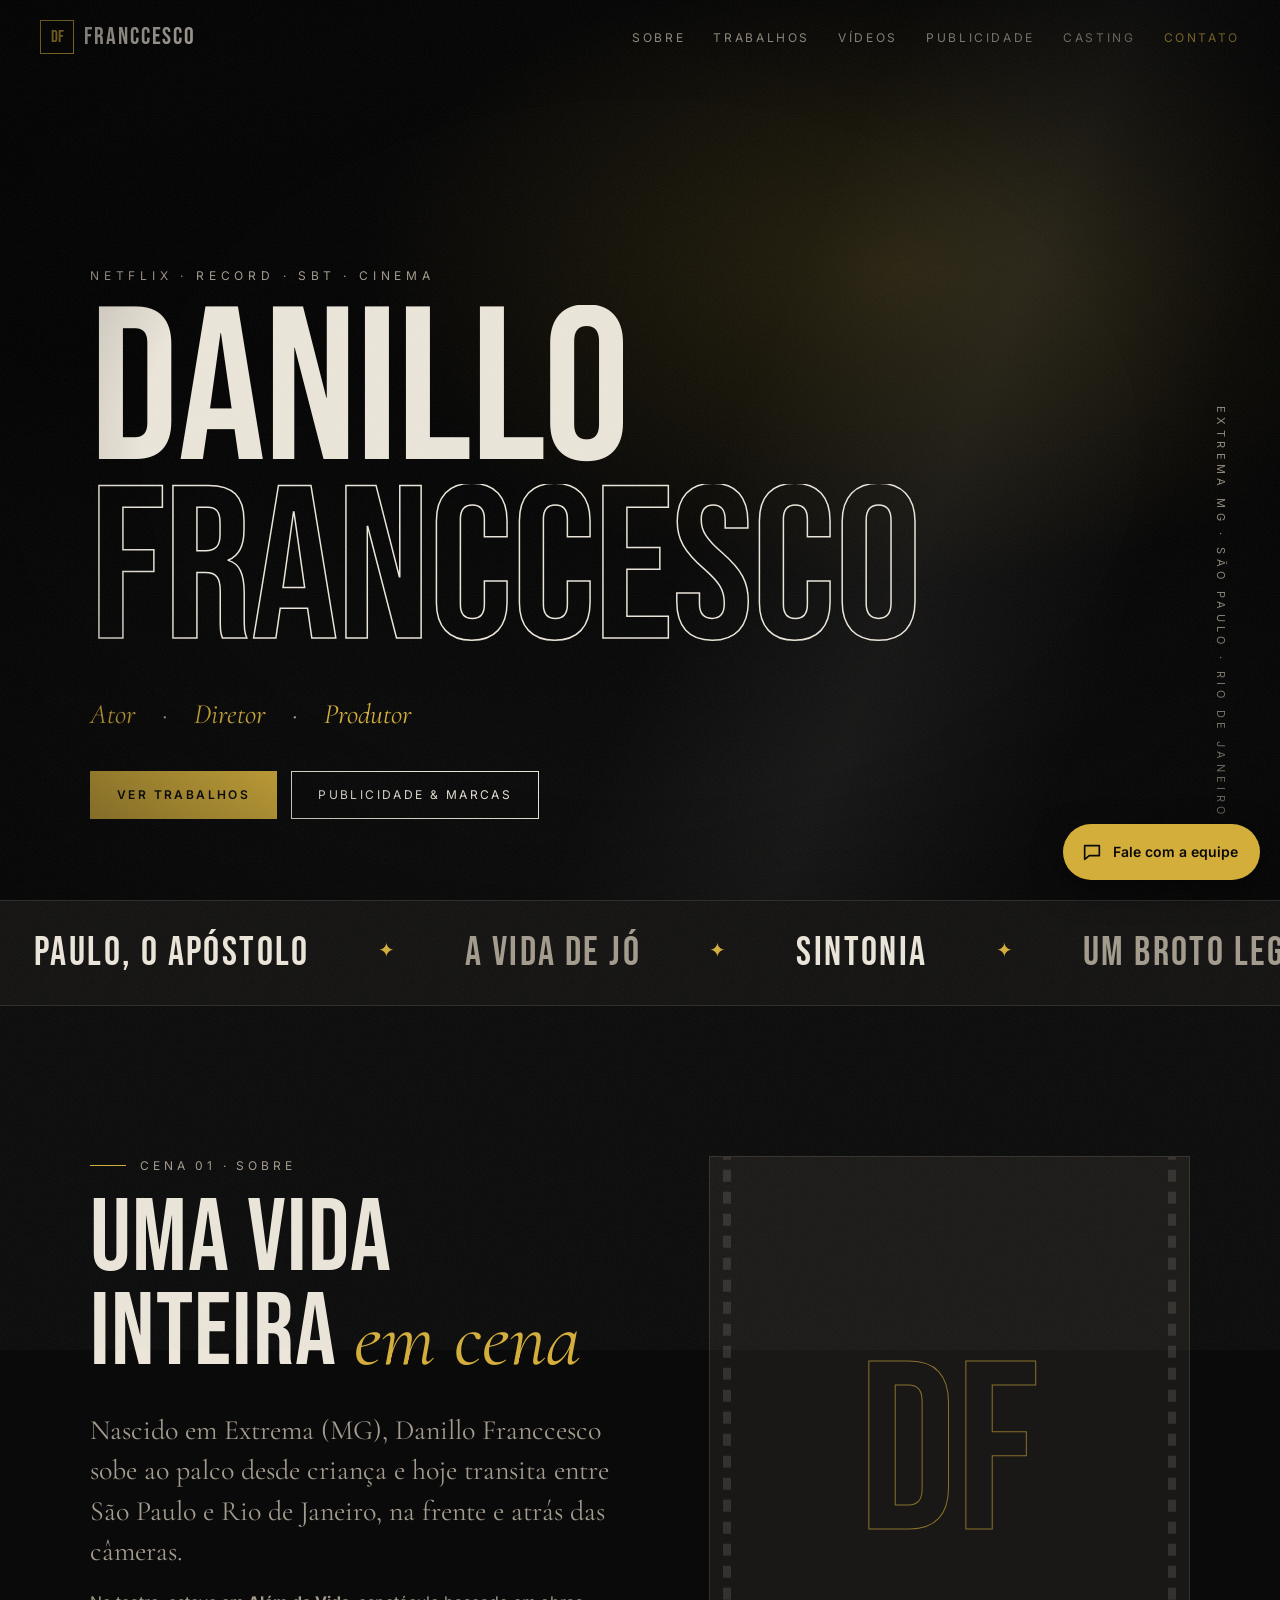
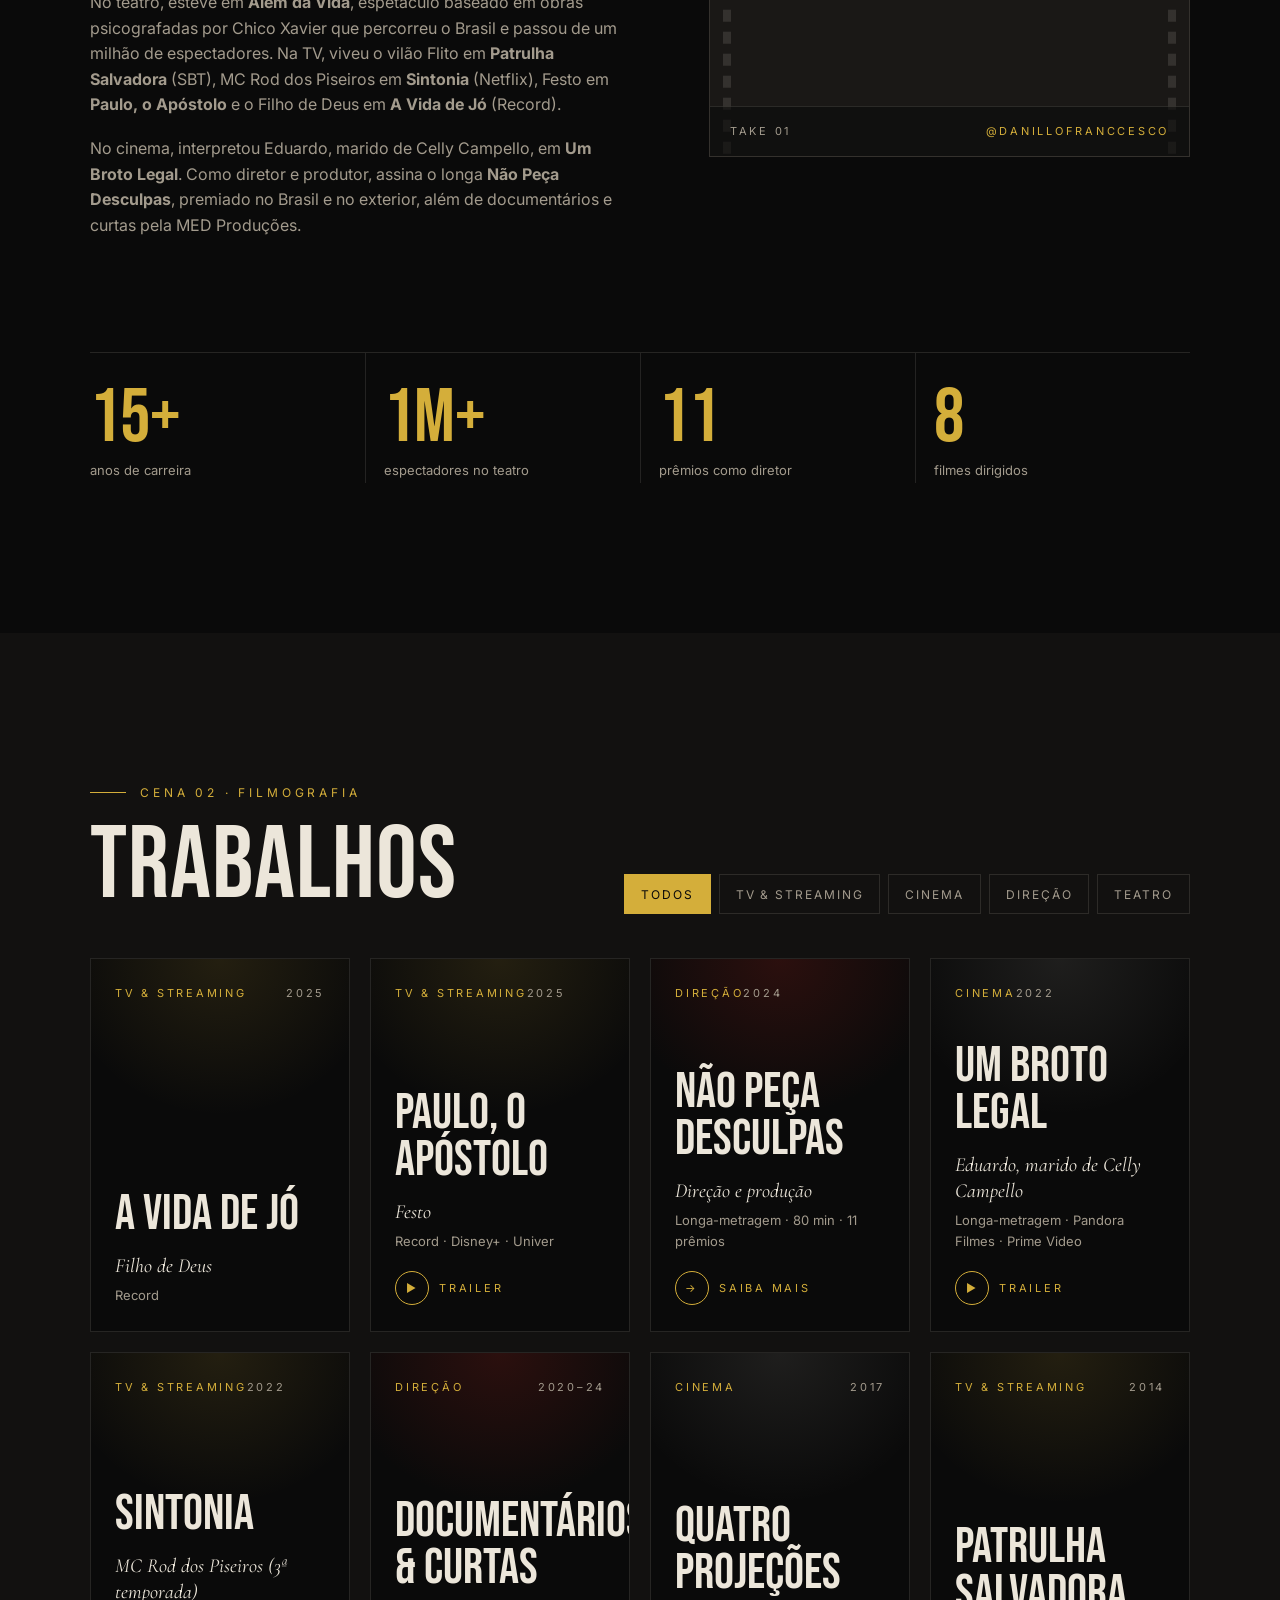
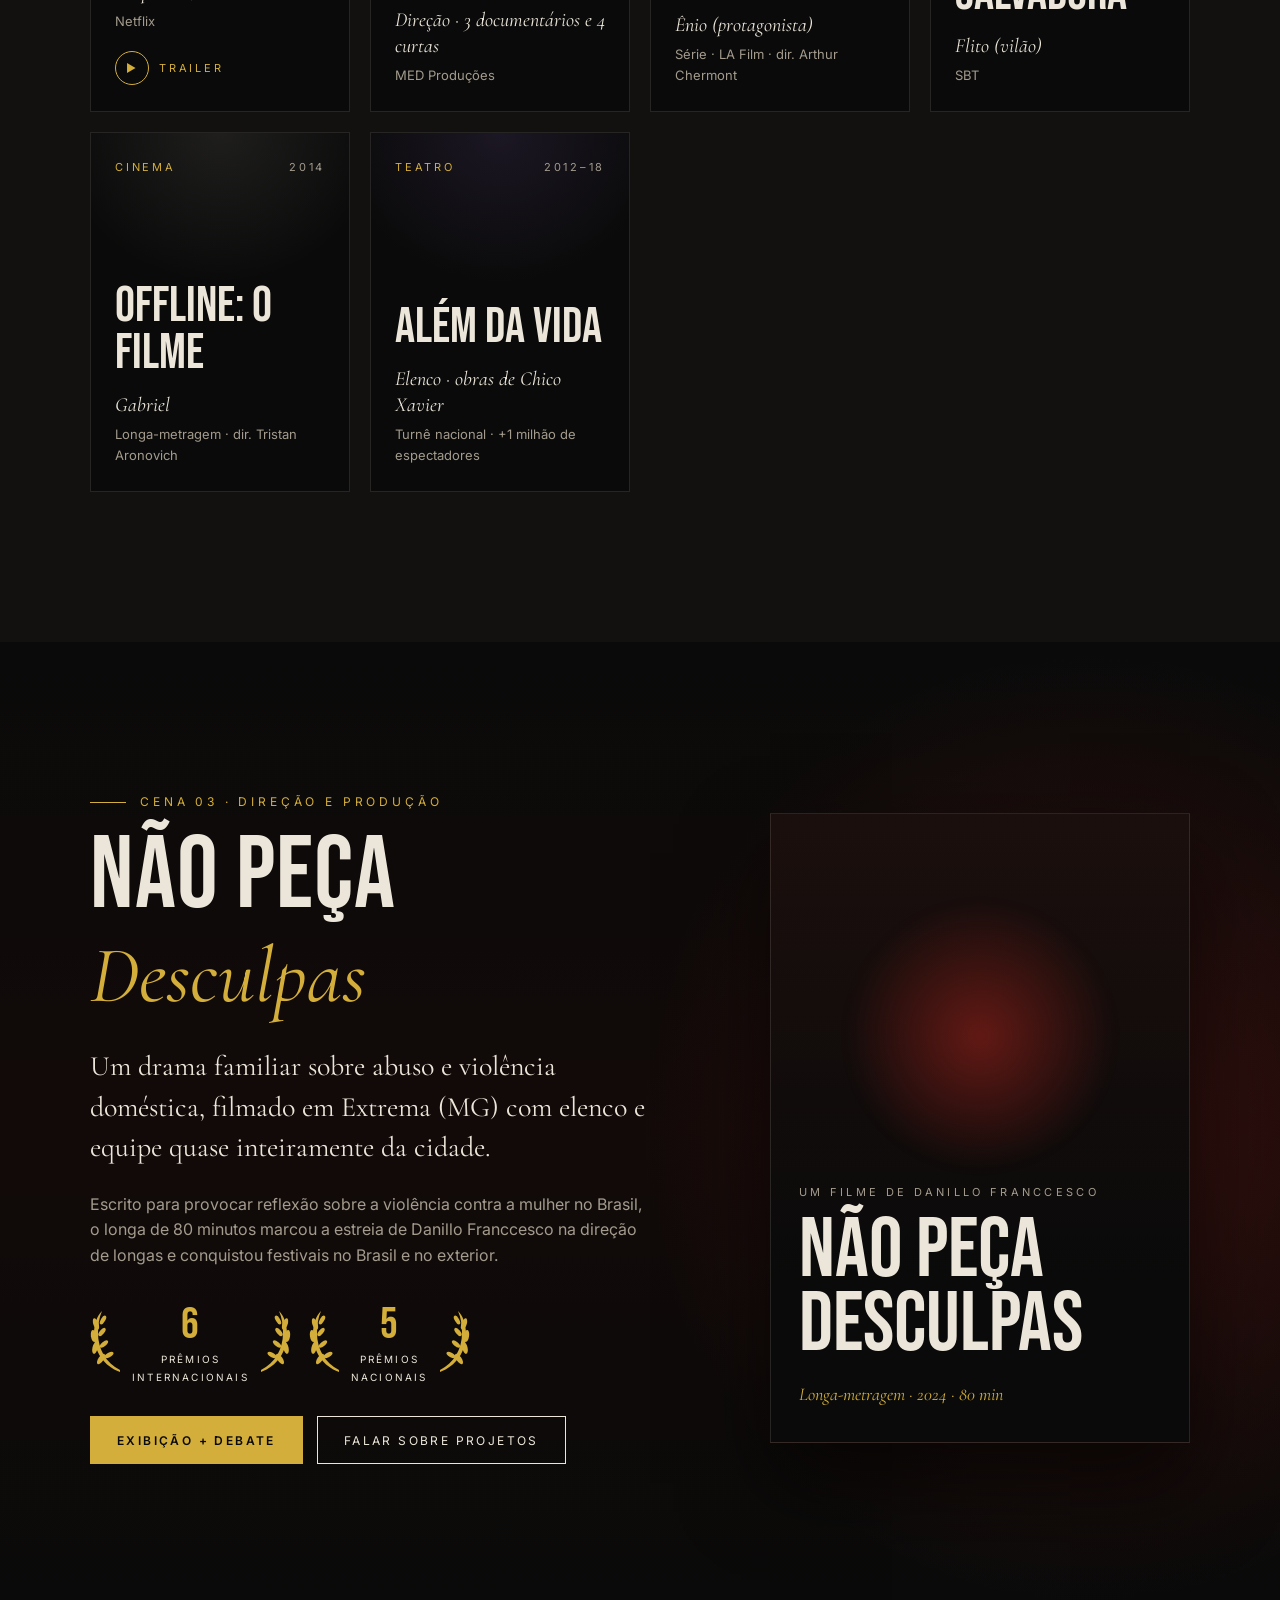
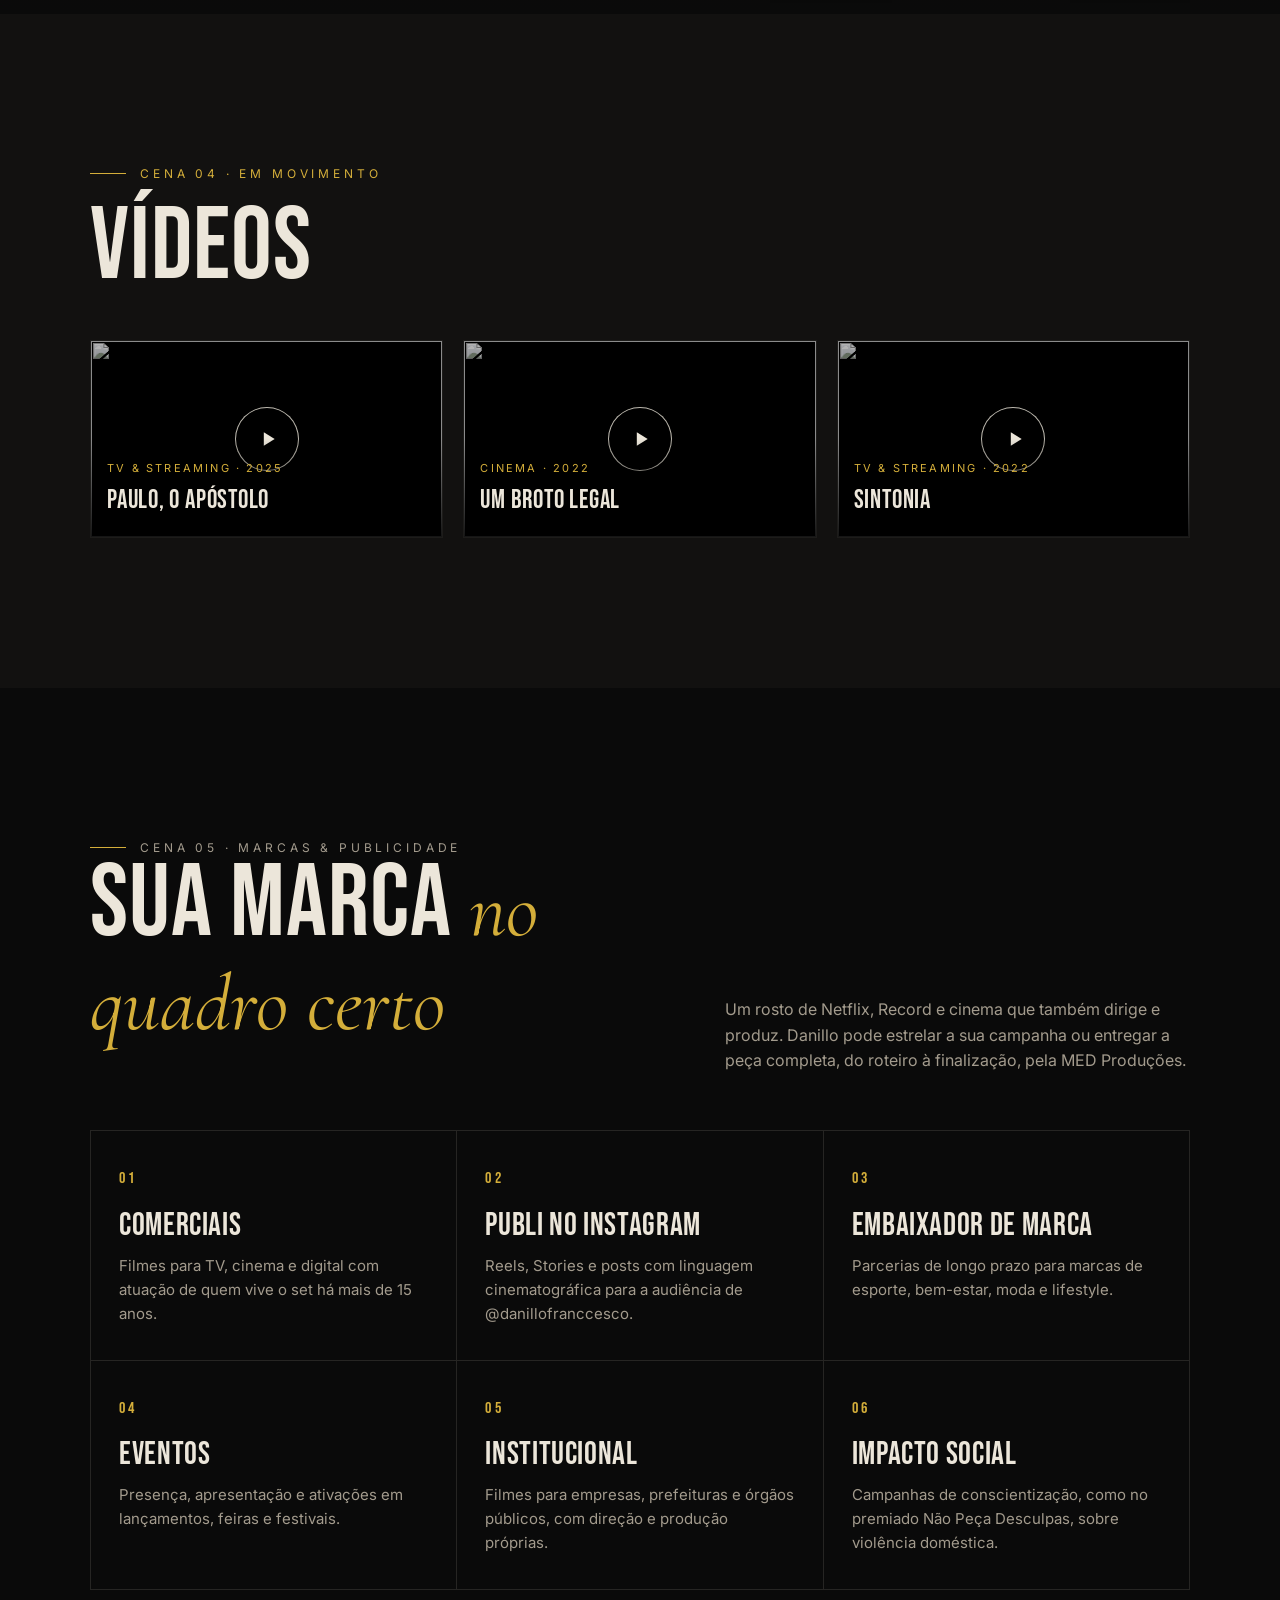
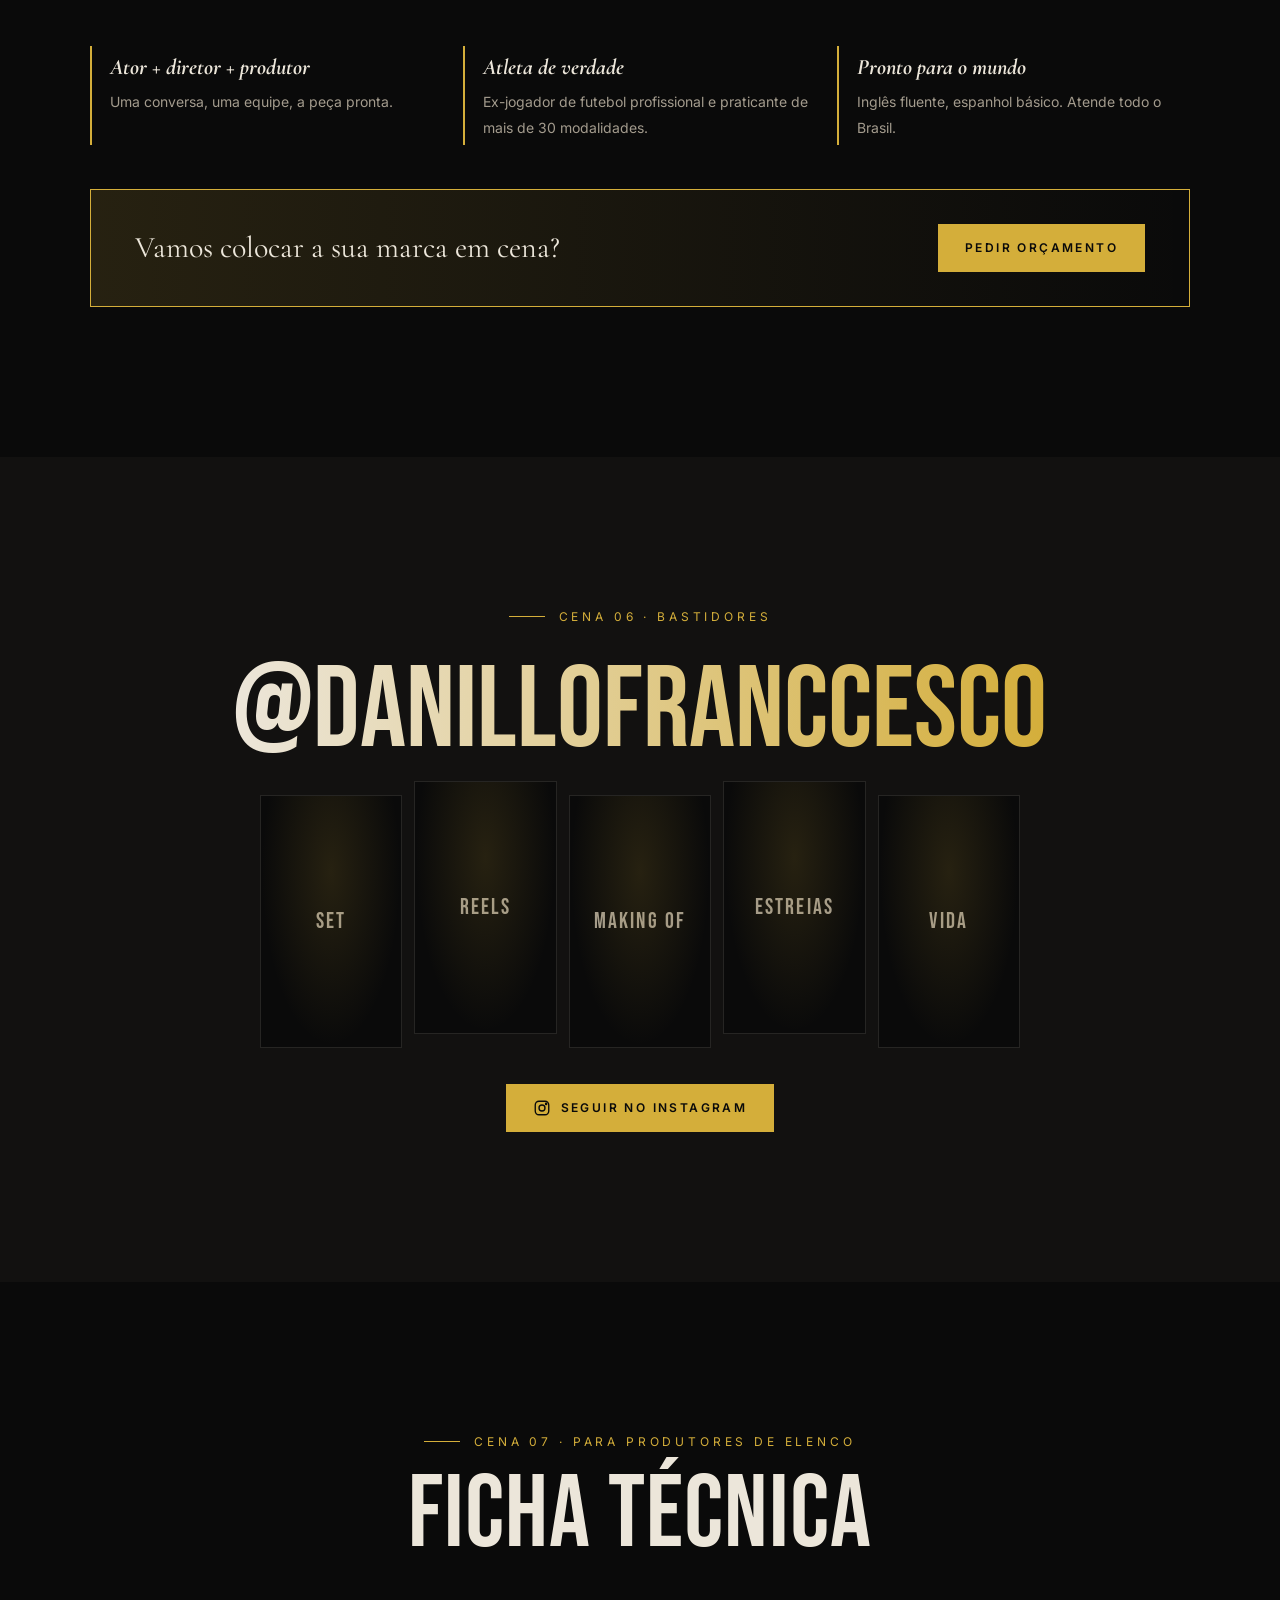
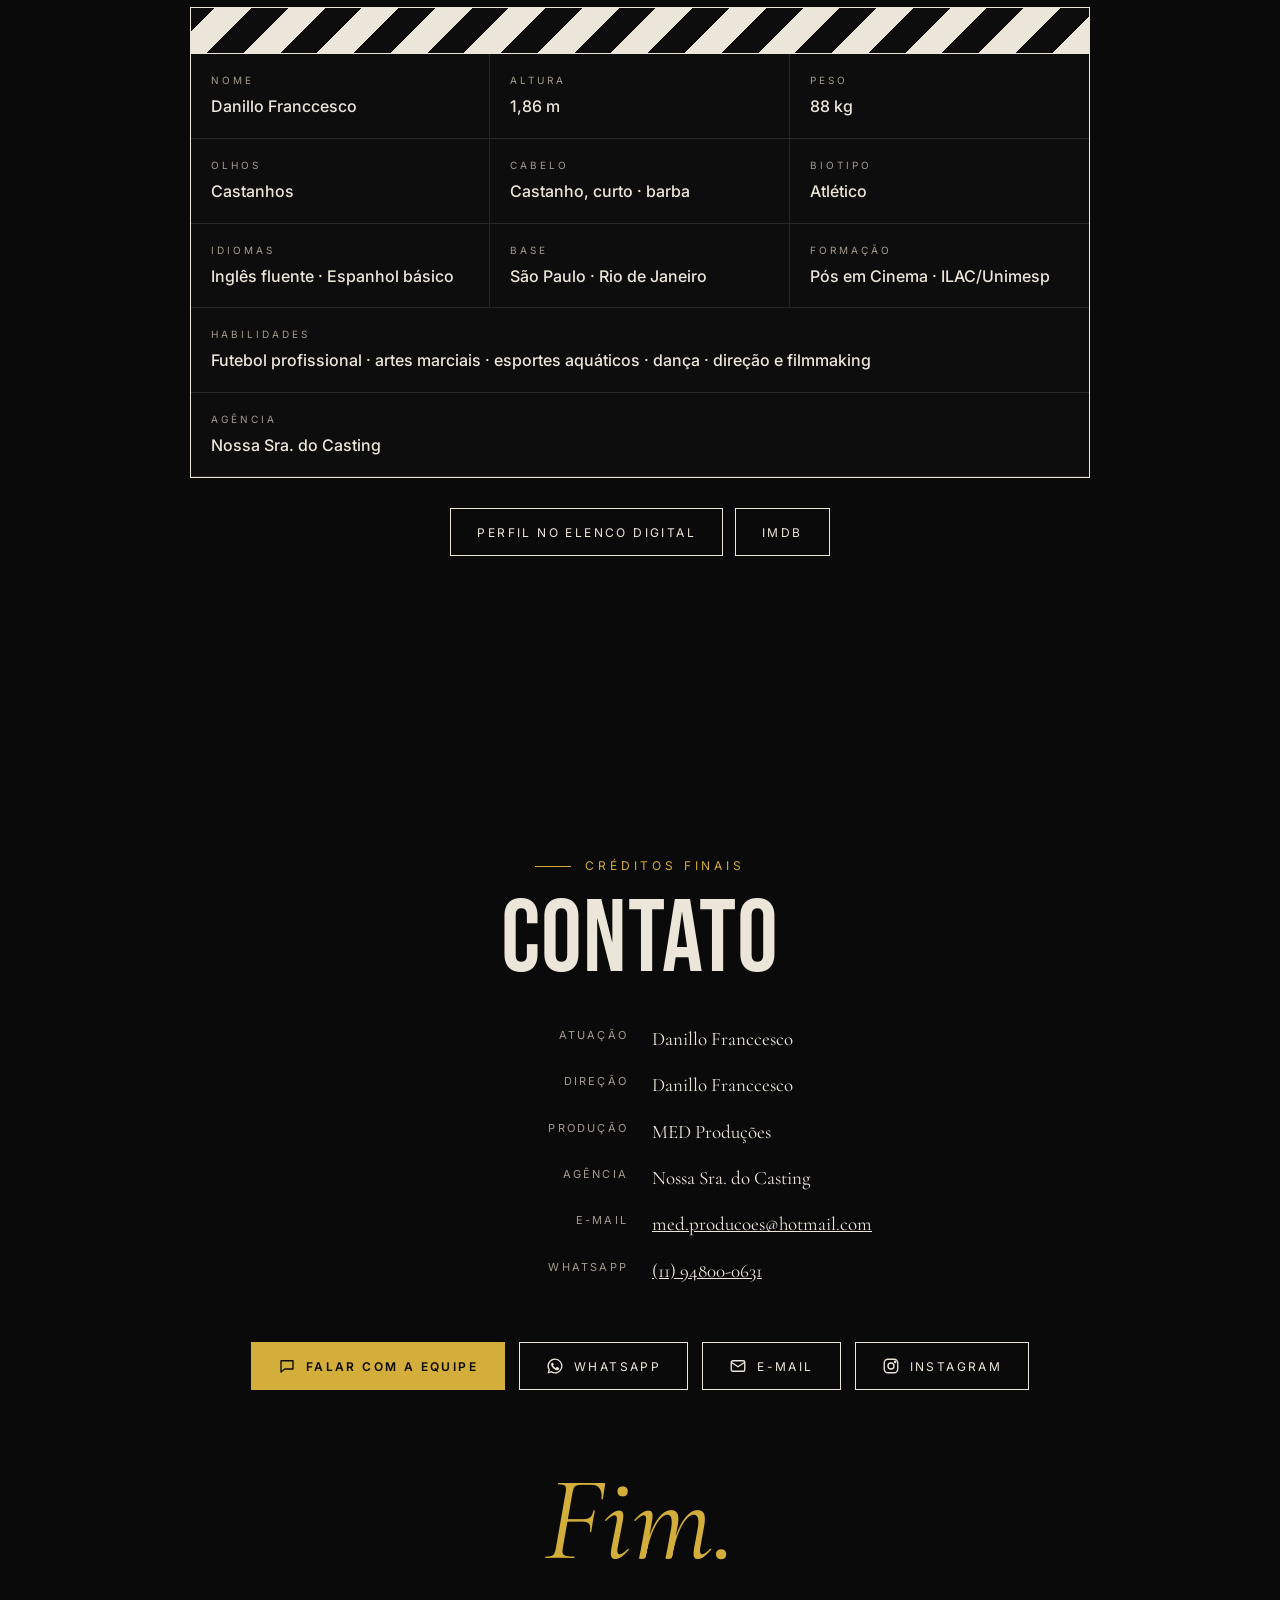
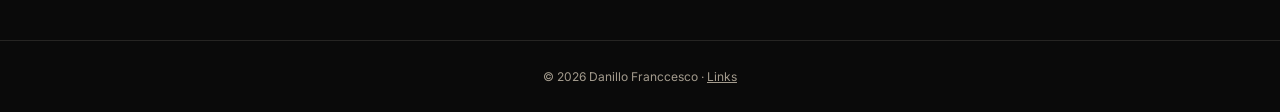
==== index.html @ d6aa739a "Site oficial e link da bio de Danillo Franccesco Portfólio estático em estética cinema noir, página " ====
<!doctype html>
<html lang="pt-BR">
<head>
  <meta charset="utf-8">
  <meta name="viewport" content="width=device-width, initial-scale=1, viewport-fit=cover">
  <title>Danillo Franccesco · Ator, Diretor e Produtor</title>
  <meta name="description" content="Danillo Franccesco: ator, diretor e produtor. Paulo, o Apóstolo, A Vida de Jó (Record), Sintonia (Netflix), Um Broto Legal e o longa premiado Não Peça Desculpas. Publicidade, projetos e contato.">
  <meta name="theme-color" content="#0a0a0a">
  <link rel="canonical" href="/">
  <link rel="icon" href="assets/favicon.svg" type="image/svg+xml">

  <meta property="og:type" content="profile">
  <meta property="og:locale" content="pt_BR">
  <meta property="og:title" content="Danillo Franccesco · Ator, Diretor e Produtor">
  <meta property="og:description" content="Netflix, Record, SBT e cinema. Diretor do longa premiado Não Peça Desculpas. Publicidade e projetos audiovisuais.">
  <meta property="og:image" content="assets/og.png">
  <meta name="twitter:card" content="summary_large_image">

  <link rel="preconnect" href="https://fonts.googleapis.com">
  <link rel="preconnect" href="https://fonts.gstatic.com" crossorigin>
  <link href="https://fonts.googleapis.com/css2?family=Bebas+Neue&family=Cormorant+Garamond:ital,wght@0,500;1,400;1,500&family=Inter:wght@400;500;600&display=swap" rel="stylesheet">
  <link rel="stylesheet" href="css/style.css">

  <script type="application/ld+json">
  {
    "@context": "https://schema.org",
    "@type": "Person",
    "name": "Danillo Franccesco",
    "jobTitle": ["Ator", "Diretor", "Produtor"],
    "birthDate": "1989-09-15",
    "birthPlace": "Extrema, Minas Gerais, Brasil",
    "email": "mailto:med.producoes@hotmail.com",
    "telephone": "+55-11-94800-0631",
    "sameAs": [
      "https://www.instagram.com/danillofranccesco/",
      "https://www.imdb.com/name/nm10563514/",
      "https://elencodigital.com.br/DanilloFranccesco"
    ]
  }
  </script>
</head>
<body>
  <a class="skip" href="#main">Pular para o conteúdo</a>

  <!-- Contagem de película -->
  <div class="leader" id="leader" aria-hidden="true">
    <div class="leader-ring">
      <div class="leader-sweep"></div>
      <span class="leader-num" id="leaderNum">3</span>
    </div>
    <button class="leader-skip" type="button" tabindex="-1">Pular</button>
  </div>

  <div class="grain" aria-hidden="true"></div>
  <div class="vignette" aria-hidden="true"></div>

  <header class="nav" id="nav">
    <a class="brand" href="#topo" aria-label="Danillo Franccesco, início">
      <span class="brand-mark">DF</span><span>Franccesco</span>
    </a>
    <button class="nav-toggle" id="navToggle" type="button" aria-label="Abrir menu" aria-expanded="false" aria-controls="navLinks">
      <span></span><span></span>
    </button>
    <ul class="nav-links" id="navLinks">
      <li><a href="#sobre">Sobre</a></li>
      <li><a href="#trabalhos">Trabalhos</a></li>
      <li><a href="#videos">Vídeos</a></li>
      <li><a href="#publicidade">Publicidade</a></li>
      <li><a href="#casting">Casting</a></li>
      <li><a href="#contato" class="cta-link">Contato</a></li>
    </ul>
  </header>

  <main id="main">

    <!-- 1. Abertura -->
    <section class="hero" id="topo">
      <div class="hero-bg" aria-hidden="true"></div>
      <div class="hero-beam" aria-hidden="true"></div>
      <div class="wrap hero-inner">
        <p class="hero-tag">Netflix · Record · SBT · Cinema</p>
        <h1 class="hero-name"><span><i>Danillo</i></span><span><i>Franccesco</i></span></h1>
        <ul class="hero-roles">
          <li>Ator</li><li>Diretor</li><li>Produtor</li>
        </ul>
        <div class="hero-actions">
          <a class="btn btn-gold" href="#trabalhos">Ver trabalhos</a>
          <button class="btn" type="button" data-chat="publicidade">Publicidade &amp; marcas</button>
        </div>
      </div>
      <p class="hero-meta" aria-hidden="true">Extrema MG · São Paulo · Rio de Janeiro</p>
    </section>

    <div class="marquee" aria-hidden="true">
      <div class="marquee-track">
        <span>Paulo, o Apóstolo</span><span>A Vida de Jó</span><span>Sintonia</span><span>Um Broto Legal</span><span>Não Peça Desculpas</span><span>Patrulha Salvadora</span><span>Além da Vida</span>
        <span>Paulo, o Apóstolo</span><span>A Vida de Jó</span><span>Sintonia</span><span>Um Broto Legal</span><span>Não Peça Desculpas</span><span>Patrulha Salvadora</span><span>Além da Vida</span>
      </div>
    </div>

    <!-- 2. Sobre -->
    <section id="sobre">
      <div class="wrap">
        <div class="about-grid">
          <div class="about-text reveal">
            <p class="kicker">Cena 01 · Sobre</p>
            <h2 class="title">Uma vida inteira <em>em cena</em></h2>
            <p class="lead">Nascido em Extrema (MG), Danillo Franccesco sobe ao palco desde criança e hoje transita entre São Paulo e Rio de Janeiro, na frente e atrás das câmeras.</p>
            <p>No teatro, esteve em <strong>Além da Vida</strong>, espetáculo baseado em obras psicografadas por Chico Xavier que percorreu o Brasil e passou de um milhão de espectadores. Na TV, viveu o vilão Flito em <strong>Patrulha Salvadora</strong> (SBT), MC Rod dos Piseiros em <strong>Sintonia</strong> (Netflix), Festo em <strong>Paulo, o Apóstolo</strong> e o Filho de Deus em <strong>A Vida de Jó</strong> (Record).</p>
            <p>No cinema, interpretou Eduardo, marido de Celly Campello, em <strong>Um Broto Legal</strong>. Como diretor e produtor, assina o longa <strong>Não Peça Desculpas</strong>, premiado no Brasil e no exterior, além de documentários e curtas pela MED Produções.</p>
          </div>
          <figure class="portrait reveal" style="margin:0">
            <div class="perfs l"></div><div class="perfs r"></div>
            <span class="portrait-mono" aria-hidden="true">DF</span>
            <figcaption class="portrait-cap"><span>Take 01</span><a href="https://www.instagram.com/danillofranccesco/" target="_blank" rel="noopener">@danillofranccesco</a></figcaption>
          </figure>
        </div>

        <div class="stats reveal">
          <div class="stat"><b data-count="15">15+</b><span>anos de carreira</span></div>
          <div class="stat"><b>1M+</b><span>espectadores no teatro</span></div>
          <div class="stat"><b data-count="11">11</b><span>prêmios como diretor</span></div>
          <div class="stat"><b data-count="8">8</b><span>filmes dirigidos</span></div>
        </div>
      </div>
    </section>

    <!-- 3. Trabalhos -->
    <section class="works" id="trabalhos">
      <div class="wrap">
        <div class="works-head reveal">
          <div>
            <p class="kicker">Cena 02 · Filmografia</p>
            <h2 class="title">Trabalhos</h2>
          </div>
          <div class="filters" role="group" aria-label="Filtrar trabalhos">
            <button class="filter" type="button" data-filter="all" aria-pressed="true">Todos</button>
            <button class="filter" type="button" data-filter="tv" aria-pressed="false">TV &amp; Streaming</button>
            <button class="filter" type="button" data-filter="cinema" aria-pressed="false">Cinema</button>
            <button class="filter" type="button" data-filter="direcao" aria-pressed="false">Direção</button>
            <button class="filter" type="button" data-filter="teatro" aria-pressed="false">Teatro</button>
          </div>
        </div>
        <div class="works-grid" id="worksGrid" aria-live="polite"></div>
      </div>
    </section>

    <!-- 4. Destaque -->
    <section class="feature" id="destaque">
      <div class="feature-bg" aria-hidden="true"></div>
      <div class="wrap feature-grid">
        <div class="reveal">
          <p class="kicker">Cena 03 · Direção e produção</p>
          <h2 class="title">Não Peça <em>Desculpas</em></h2>
          <p class="lead">Um drama familiar sobre abuso e violência doméstica, filmado em Extrema (MG) com elenco e equipe quase inteiramente da cidade.</p>
          <p class="muted">Escrito para provocar reflexão sobre a violência contra a mulher no Brasil, o longa de 80 minutos marcou a estreia de Danillo Franccesco na direção de longas e conquistou festivais no Brasil e no exterior.</p>
          <div class="laurels" aria-label="Prêmios">
            <div class="laurel">
              <svg viewBox="0 0 34 64" aria-hidden="true"><use href="#i-laurel"/></svg>
              <div><b>6</b><small>prêmios<br>internacionais</small></div>
              <svg class="flip" viewBox="0 0 34 64" aria-hidden="true"><use href="#i-laurel"/></svg>
            </div>
            <div class="laurel">
              <svg viewBox="0 0 34 64" aria-hidden="true"><use href="#i-laurel"/></svg>
              <div><b>5</b><small>prêmios<br>nacionais</small></div>
              <svg class="flip" viewBox="0 0 34 64" aria-hidden="true"><use href="#i-laurel"/></svg>
            </div>
          </div>
          <div class="hero-actions">
            <button class="btn btn-gold" type="button" data-chat="governo">Exibição + debate</button>
            <button class="btn" type="button" data-chat="projeto">Falar sobre projetos</button>
          </div>
        </div>
        <div class="feature-poster reveal" aria-hidden="true">
          <small>Um filme de Danillo Franccesco</small>
          <strong>Não Peça Desculpas</strong>
          <span>Longa-metragem · 2024 · 80 min</span>
        </div>
      </div>
    </section>

    <!-- 5. Vídeos -->
    <section class="videos" id="videos">
      <div class="wrap">
        <div class="reveal">
          <p class="kicker">Cena 04 · Em movimento</p>
          <h2 class="title">Vídeos</h2>
        </div>
        <div class="video-grid" id="videoGrid"></div>
      </div>
    </section>

    <!-- 6. Publicidade -->
    <section class="ads" id="publicidade">
      <div class="wrap">
        <div class="ads-head reveal">
          <div>
            <p class="kicker">Cena 05 · Marcas &amp; publicidade</p>
            <h2 class="title">Sua marca <em>no quadro certo</em></h2>
          </div>
          <p>Um rosto de Netflix, Record e cinema que também dirige e produz. Danillo pode estrelar a sua campanha ou entregar a peça completa, do roteiro à finalização, pela MED Produções.</p>
        </div>

        <div class="ads-grid reveal">
          <article class="ad"><span class="ad-n">01</span><h3>Comerciais</h3><p>Filmes para TV, cinema e digital com atuação de quem vive o set há mais de 15 anos.</p></article>
          <article class="ad"><span class="ad-n">02</span><h3>Publi no Instagram</h3><p>Reels, Stories e posts com linguagem cinematográfica para a audiência de @danillofranccesco.</p></article>
          <article class="ad"><span class="ad-n">03</span><h3>Embaixador de marca</h3><p>Parcerias de longo prazo para marcas de esporte, bem-estar, moda e lifestyle.</p></article>
          <article class="ad"><span class="ad-n">04</span><h3>Eventos</h3><p>Presença, apresentação e ativações em lançamentos, feiras e festivais.</p></article>
          <article class="ad"><span class="ad-n">05</span><h3>Institucional</h3><p>Filmes para empresas, prefeituras e órgãos públicos, com direção e produção próprias.</p></article>
          <article class="ad"><span class="ad-n">06</span><h3>Impacto social</h3><p>Campanhas de conscientização, como no premiado Não Peça Desculpas, sobre violência doméstica.</p></article>
        </div>

        <div class="ads-why reveal">
          <div class="why"><b>Ator + diretor + produtor</b><span>Uma conversa, uma equipe, a peça pronta.</span></div>
          <div class="why"><b>Atleta de verdade</b><span>Ex-jogador de futebol profissional e praticante de mais de 30 modalidades.</span></div>
          <div class="why"><b>Pronto para o mundo</b><span>Inglês fluente, espanhol básico. Atende todo o Brasil.</span></div>
        </div>

        <div class="ads-cta reveal">
          <p>Vamos colocar a sua marca em cena?</p>
          <button class="btn btn-gold" type="button" data-chat="publicidade">Pedir orçamento</button>
        </div>
      </div>
    </section>

    <!-- 7. Instagram -->
    <section class="insta" id="instagram">
      <div class="wrap reveal">
        <p class="kicker">Cena 06 · Bastidores</p>
        <a class="insta-handle" href="https://www.instagram.com/danillofranccesco/" target="_blank" rel="noopener">@danillofranccesco</a>
        <div class="insta-frames" aria-hidden="true">
          <span>Set</span><span>Reels</span><span>Making of</span><span>Estreias</span><span>Vida</span>
        </div>
        <a class="btn btn-gold" href="https://www.instagram.com/danillofranccesco/" target="_blank" rel="noopener">
          <svg aria-hidden="true"><use href="#i-insta"/></svg> Seguir no Instagram
        </a>
      </div>
    </section>

    <!-- 8. Casting -->
    <section id="casting">
      <div class="wrap">
        <div class="reveal" style="text-align:center">
          <p class="kicker" style="justify-content:center">Cena 07 · Para produtores de elenco</p>
          <h2 class="title">Ficha técnica</h2>
        </div>
        <div class="slate reveal" id="slate">
          <div class="slate-top" aria-hidden="true"></div>
          <dl class="slate-body" style="margin:0">
            <div class="slate-cell"><dt><small>Nome</small></dt><dd style="margin:0"><b>Danillo Franccesco</b></dd></div>
            <div class="slate-cell"><dt><small>Altura</small></dt><dd style="margin:0"><b>1,86 m</b></dd></div>
            <div class="slate-cell"><dt><small>Peso</small></dt><dd style="margin:0"><b>88 kg</b></dd></div>
            <div class="slate-cell"><dt><small>Olhos</small></dt><dd style="margin:0"><b>Castanhos</b></dd></div>
            <div class="slate-cell"><dt><small>Cabelo</small></dt><dd style="margin:0"><b>Castanho, curto · barba</b></dd></div>
            <div class="slate-cell"><dt><small>Biotipo</small></dt><dd style="margin:0"><b>Atlético</b></dd></div>
            <div class="slate-cell"><dt><small>Idiomas</small></dt><dd style="margin:0"><b>Inglês fluente · Espanhol básico</b></dd></div>
            <div class="slate-cell"><dt><small>Base</small></dt><dd style="margin:0"><b>São Paulo · Rio de Janeiro</b></dd></div>
            <div class="slate-cell"><dt><small>Formação</small></dt><dd style="margin:0"><b>Pós em Cinema · ILAC/Unimesp</b></dd></div>
            <div class="slate-cell wide"><dt><small>Habilidades</small></dt><dd style="margin:0"><b>Futebol profissional · artes marciais · esportes aquáticos · dança · direção e filmmaking</b></dd></div>
            <div class="slate-cell wide"><dt><small>Agência</small></dt><dd style="margin:0"><b>Nossa Sra. do Casting</b></dd></div>
          </dl>
        </div>
        <div class="slate-foot reveal">
          <a class="btn" href="https://elencodigital.com.br/DanilloFranccesco" target="_blank" rel="noopener">Perfil no Elenco Digital</a>
          <a class="btn" href="https://www.imdb.com/name/nm10563514/" target="_blank" rel="noopener">IMDb</a>
        </div>
      </div>
    </section>

    <!-- 9. Créditos / Contato -->
    <section class="credits" id="contato">
      <div class="wrap">
        <div class="reveal">
          <p class="kicker">Créditos finais</p>
          <h2 class="title">Contato</h2>
        </div>
        <dl class="credits-roll reveal">
          <div class="credit"><dt>Atuação</dt><dd>Danillo Franccesco</dd></div>
          <div class="credit"><dt>Direção</dt><dd>Danillo Franccesco</dd></div>
          <div class="credit"><dt>Produção</dt><dd>MED Produções</dd></div>
          <div class="credit"><dt>Agência</dt><dd>Nossa Sra. do Casting</dd></div>
          <div class="credit"><dt>E-mail</dt><dd><a href="mailto:med.producoes@hotmail.com">med.producoes@hotmail.com</a></dd></div>
          <div class="credit"><dt>WhatsApp</dt><dd><a href="https://wa.me/5511948000631" target="_blank" rel="noopener">(11) 94800-0631</a></dd></div>
        </dl>
        <div class="contact-actions reveal">
          <button class="btn btn-gold" type="button" data-chat="">
            <svg aria-hidden="true"><use href="#i-chat"/></svg> Falar com a equipe
          </button>
          <a class="btn" href="https://wa.me/5511948000631" target="_blank" rel="noopener"><svg aria-hidden="true"><use href="#i-wa"/></svg> WhatsApp</a>
          <a class="btn" href="mailto:med.producoes@hotmail.com"><svg aria-hidden="true"><use href="#i-mail"/></svg> E-mail</a>
          <a class="btn" href="https://www.instagram.com/danillofranccesco/" target="_blank" rel="noopener"><svg aria-hidden="true"><use href="#i-insta"/></svg> Instagram</a>
        </div>
        <p class="fin reveal">Fim.</p>
      </div>
    </section>
  </main>

  <footer class="footer">
    © <span id="year">2026</span> Danillo Franccesco · <a href="links.html">Links</a>
  </footer>

  <!-- Modal de vídeo -->
  <div class="modal" id="modal" role="dialog" aria-modal="true" aria-labelledby="modalTitle">
    <div class="modal-box">
      <div class="modal-bar">
        <b id="modalTitle">Trailer</b>
        <button class="modal-close" type="button" id="modalClose" aria-label="Fechar vídeo">×</button>
      </div>
      <div class="modal-frame" id="modalFrame"></div>
    </div>
  </div>

  <!-- Ícones -->
  <svg width="0" height="0" style="position:absolute" aria-hidden="true">
    <symbol id="i-laurel" viewBox="0 0 34 64"><g fill="currentColor"><path d="M30 62C14 56 4 42 4 24 4 14 7 6 12 1c-3 7-4 14-4 22 0 16 8 30 22 37z"/><ellipse cx="6" cy="14" rx="2.6" ry="6" transform="rotate(-20 6 14)"/><ellipse cx="3.5" cy="26" rx="2.6" ry="6" transform="rotate(-8 3.5 26)"/><ellipse cx="5" cy="38" rx="2.6" ry="6" transform="rotate(12 5 38)"/><ellipse cx="11" cy="49" rx="2.6" ry="6" transform="rotate(35 11 49)"/><ellipse cx="13" cy="10" rx="2.2" ry="5" transform="rotate(30 13 10)"/><ellipse cx="12" cy="22" rx="2.2" ry="5" transform="rotate(40 12 22)"/><ellipse cx="14" cy="34" rx="2.2" ry="5" transform="rotate(50 14 34)"/><ellipse cx="19" cy="45" rx="2.2" ry="5" transform="rotate(60 19 45)"/></g></symbol>
    <symbol id="i-insta" viewBox="0 0 24 24"><g fill="none" stroke="currentColor" stroke-width="1.8"><rect x="3" y="3" width="18" height="18" rx="5"/><circle cx="12" cy="12" r="4"/><circle cx="17.5" cy="6.5" r=".8" fill="currentColor"/></g></symbol>
    <symbol id="i-wa" viewBox="0 0 24 24"><path fill="currentColor" d="M12 2a10 10 0 0 0-8.6 15.1L2 22l5-1.3A10 10 0 1 0 12 2zm0 18.2a8.2 8.2 0 0 1-4.2-1.2l-.3-.2-3 .8.8-2.9-.2-.3A8.2 8.2 0 1 1 12 20.2zm4.5-6.1c-.2-.1-1.5-.7-1.7-.8-.2-.1-.4-.1-.6.1l-.8 1c-.1.2-.3.2-.5.1a6.7 6.7 0 0 1-3.3-2.9c-.2-.4.2-.4.7-1.3.1-.2 0-.3 0-.4l-.8-1.8c-.2-.5-.4-.4-.6-.4h-.5a1 1 0 0 0-.7.3 3 3 0 0 0-.9 2.2 5.2 5.2 0 0 0 1.1 2.7 11.8 11.8 0 0 0 4.5 4c1.7.7 2.3.8 3.2.6a2.7 2.7 0 0 0 1.8-1.2c.2-.6.2-1.1.2-1.2-.1-.1-.3-.2-.6-.3z"/></symbol>
    <symbol id="i-mail" viewBox="0 0 24 24"><g fill="none" stroke="currentColor" stroke-width="1.8"><rect x="3" y="5" width="18" height="14" rx="2"/><path d="m3 7 9 6 9-6"/></g></symbol>
    <symbol id="i-chat" viewBox="0 0 24 24"><path fill="none" stroke="currentColor" stroke-width="1.8" stroke-linejoin="round" d="M4 5h16v11H9l-5 4z"/></symbol>
  </svg>

  <script src="data/works.js"></script>
  <script src="data/assistant-flows.js"></script>
  <script src="js/main.js"></script>
  <script src="js/assistant.js"></script>
</body>
</html>
---- css/style.css ----
/* ==========================================================
   Danillo Franccesco — estética "cinema noir"
   ========================================================== */

:root {
  --bg: #0a0a0a;
  --bg-2: #121110;
  --bg-3: #1a1816;
  --line: rgba(232, 224, 210, 0.12);
  --text: #ece6da;
  --muted: #a39b8d;
  --gold: #d4ae3a;
  --gold-soft: rgba(212, 174, 58, 0.14);
  --red: #b3261e;
  --display: "Bebas Neue", "Oswald", Impact, sans-serif;
  --serif: "Cormorant Garamond", Georgia, serif;
  --sans: "Inter", system-ui, -apple-system, "Segoe UI", sans-serif;
  --wrap: 1180px;
  --gutter: clamp(16px, 4vw, 40px);
  --ease: cubic-bezier(.2, .7, .2, 1);
}

*, *::before, *::after { box-sizing: border-box; }

html { scroll-behavior: smooth; -webkit-text-size-adjust: 100%; }

body {
  margin: 0;
  background: var(--bg);
  color: var(--text);
  font-family: var(--sans);
  font-size: 16px;
  line-height: 1.6;
  overflow-x: hidden;
}

img, svg, iframe { max-width: 100%; display: block; }
a { color: inherit; }
button { font: inherit; color: inherit; }

:focus-visible { outline: 2px solid var(--gold); outline-offset: 3px; border-radius: 2px; }

.sr-only {
  position: absolute; width: 1px; height: 1px; padding: 0; margin: -1px;
  overflow: hidden; clip: rect(0 0 0 0); white-space: nowrap; border: 0;
}

.skip {
  position: absolute; left: 12px; top: -60px; z-index: 200;
  background: var(--gold); color: #000; padding: 10px 16px; font-weight: 600;
}
.skip:focus { top: 12px; }

/* ---------- Grão de filme + vinheta ---------- */
.grain {
  pointer-events: none; position: fixed; inset: -50%; z-index: 90; opacity: .07;
  background-image: url("data:image/svg+xml,%3Csvg xmlns='http://www.w3.org/2000/svg' width='160' height='160'%3E%3Cfilter id='n'%3E%3CfeTurbulence type='fractalNoise' baseFrequency='.9' numOctaves='3' stitchTiles='stitch'/%3E%3C/filter%3E%3Crect width='100%25' height='100%25' filter='url(%23n)'/%3E%3C/svg%3E");
  animation: grain 1.2s steps(6) infinite;
}
@keyframes grain {
  0% { transform: translate(0, 0); } 20% { transform: translate(-4%, 3%); }
  40% { transform: translate(3%, -5%); } 60% { transform: translate(-6%, -2%); }
  80% { transform: translate(5%, 4%); } 100% { transform: translate(0, 0); }
}
.vignette {
  pointer-events: none; position: fixed; inset: 0; z-index: 89;
  background: radial-gradient(ellipse at center, transparent 55%, rgba(0,0,0,.6) 100%);
}

/* ---------- Abertura (contagem) ---------- */
.leader {
  position: fixed; inset: 0; z-index: 300; background: #0d0c0b;
  display: grid; place-items: center; cursor: pointer;
  transition: opacity .6s var(--ease), visibility .6s;
}
.leader.done { opacity: 0; visibility: hidden; }
.leader-ring {
  position: relative; width: min(60vw, 320px); aspect-ratio: 1;
  border-radius: 50%; border: 2px solid rgba(236,230,218,.5);
  display: grid; place-items: center;
}
.leader-ring::before, .leader-ring::after {
  content: ""; position: absolute; background: rgba(236,230,218,.35);
}
.leader-ring::before { width: 140%; height: 1px; }
.leader-ring::after { height: 140%; width: 1px; }
.leader-sweep {
  position: absolute; inset: 0; border-radius: 50%;
  background: conic-gradient(rgba(236,230,218,.18) 0deg, transparent 0deg);
  animation: sweep .7s linear infinite;
}
@keyframes sweep {
  from { background: conic-gradient(rgba(236,230,218,.18) 0deg, transparent 0deg); }
  to { background: conic-gradient(rgba(236,230,218,.18) 360deg, transparent 360deg); }
}
.leader-num { font-family: var(--display); font-size: min(34vw, 180px); line-height: 1; position: relative; }
.leader-skip {
  position: absolute; bottom: 28px; left: 50%; transform: translateX(-50%);
  font-size: 12px; letter-spacing: .3em; text-transform: uppercase; color: var(--muted);
  background: none; border: 0; cursor: pointer;
}

/* ---------- Navegação ---------- */
.nav {
  position: fixed; top: 0; left: 0; right: 0; z-index: 80;
  display: flex; align-items: center; justify-content: space-between;
  padding: 18px var(--gutter);
  transition: background .4s, padding .4s;
}
.nav.scrolled {
  background: rgba(10,10,10,.82); backdrop-filter: blur(10px);
  padding-top: 12px; padding-bottom: 12px; border-bottom: 1px solid var(--line);
}
.brand {
  font-family: var(--display); font-size: 24px; letter-spacing: .08em;
  text-decoration: none; display: flex; align-items: center; gap: 10px;
}
.brand-mark {
  width: 34px; height: 34px; display: grid; place-items: center;
  border: 1px solid var(--gold); color: var(--gold); font-size: 17px; letter-spacing: 0;
}
.nav-links { display: flex; gap: 28px; list-style: none; margin: 0; padding: 0; }
.nav-links a {
  text-decoration: none; font-size: 12px; letter-spacing: .22em; text-transform: uppercase;
  color: var(--muted); transition: color .2s;
}
.nav-links a:hover, .nav-links a.active { color: var(--text); }
.nav-links a.cta-link { color: var(--gold); }
.nav-toggle {
  display: none; background: none; border: 0; cursor: pointer; padding: 8px;
  width: 44px; height: 44px;
}
.nav-toggle span { display: block; height: 1px; background: var(--text); margin: 7px 0; transition: transform .3s; }

/* ---------- Layout comum ---------- */
.wrap { max-width: var(--wrap); margin: 0 auto; padding: 0 var(--gutter); }
section { position: relative; padding: clamp(80px, 12vw, 150px) 0; }
.kicker {
  display: flex; align-items: center; gap: 14px;
  font-size: 12px; letter-spacing: .32em; text-transform: uppercase; color: var(--gold);
  margin: 0 0 18px;
}
.kicker::before { content: ""; width: 36px; height: 1px; background: var(--gold); }
.title {
  font-family: var(--display); font-weight: 400; line-height: .92;
  font-size: clamp(48px, 8vw, 104px); margin: 0 0 28px; letter-spacing: .01em;
}
.title em { font-family: var(--serif); font-style: italic; color: var(--gold); font-size: .78em; letter-spacing: 0; }
.lead { font-family: var(--serif); font-size: clamp(21px, 2.4vw, 28px); line-height: 1.45; color: var(--text); margin: 0 0 24px; }
.muted { color: var(--muted); }

.btn {
  display: inline-flex; align-items: center; justify-content: center; gap: 10px;
  min-height: 48px; padding: 0 26px; border: 1px solid var(--text);
  text-decoration: none; text-transform: uppercase; letter-spacing: .2em; font-size: 12px;
  background: transparent; cursor: pointer; transition: background .25s, color .25s, border-color .25s;
}
.btn:hover { background: var(--text); color: #000; }
.btn-gold { border-color: var(--gold); background: var(--gold); color: #0a0a0a; font-weight: 600; }
.btn-gold:hover { background: #e7c454; border-color: #e7c454; color: #000; }
.btn svg { width: 18px; height: 18px; flex: none; }

.reveal { opacity: 0; transform: translateY(28px); transition: opacity .9s var(--ease), transform .9s var(--ease); }
.reveal.in { opacity: 1; transform: none; }

/* ---------- Hero ---------- */
.hero {
  min-height: 100svh; padding: 0; display: flex; align-items: flex-end;
  overflow: hidden; isolation: isolate;
}
.hero-bg { position: absolute; inset: 0; z-index: -2; overflow: hidden; background: #000; }
.hero-bg iframe {
  position: absolute; top: 50%; left: 50%; border: 0; pointer-events: none;
  width: max(100vw, 177.78svh); height: max(56.25vw, 100svh);
  transform: translate(-50%, -50%); opacity: 0; transition: opacity 1.6s;
  filter: grayscale(1) contrast(1.15) brightness(.55);
}
.hero-bg iframe.ready { opacity: 1; }
.hero-bg::after {
  content: ""; position: absolute; inset: 0;
  background:
    radial-gradient(ellipse 60% 50% at 70% 30%, rgba(212,174,58,.16), transparent 70%),
    linear-gradient(180deg, rgba(10,10,10,.35) 0%, rgba(10,10,10,.2) 40%, var(--bg) 100%);
}
.hero-beam {
  position: absolute; z-index: -1; top: -20%; right: -10%; width: 70vw; height: 140%;
  background: linear-gradient(100deg, transparent 30%, rgba(236,230,218,.06) 50%, transparent 70%);
  transform: rotate(12deg); animation: beam 9s ease-in-out infinite alternate;
}
@keyframes beam { to { transform: rotate(4deg) translateX(-8%); } }
.hero-inner { width: 100%; padding-bottom: clamp(48px, 9vh, 110px); }
.hero-tag {
  font-size: 12px; letter-spacing: .4em; text-transform: uppercase; color: var(--muted); margin: 0 0 20px;
}
.hero-name {
  font-family: var(--display); font-weight: 400; margin: 0; line-height: .82;
  font-size: clamp(76px, 17vw, 250px); letter-spacing: -.005em;
}
.hero-name span { display: block; overflow: hidden; }
.hero-name span > i { display: block; font-style: normal; transform: translateY(105%); transition: transform 1.2s var(--ease); }
.hero-name span:nth-child(2) > i { transition-delay: .12s; color: transparent; -webkit-text-stroke: 1.5px var(--text); }
.loaded .hero-name span > i { transform: none; }
.hero-roles {
  display: flex; flex-wrap: wrap; gap: 10px 26px; margin: 30px 0 34px; padding: 0; list-style: none;
  font-family: var(--serif); font-style: italic; font-size: clamp(20px, 2.4vw, 28px); color: var(--gold);
}
.hero-roles li + li::before { content: "·"; margin-right: 26px; color: var(--muted); }
.hero-actions { display: flex; flex-wrap: wrap; gap: 14px; }
.hero-meta {
  position: absolute; right: var(--gutter); bottom: clamp(48px, 9vh, 110px);
  writing-mode: vertical-rl; font-size: 11px; letter-spacing: .4em; text-transform: uppercase; color: var(--muted);
}

/* Faixa de veículos */
.marquee {
  border-top: 1px solid var(--line); border-bottom: 1px solid var(--line);
  overflow: hidden; padding: 20px 0; background: var(--bg-2);
}
.marquee-track { display: flex; width: max-content; animation: marquee 32s linear infinite; }
.marquee-track span {
  font-family: var(--display); font-size: clamp(26px, 3.4vw, 40px); letter-spacing: .06em;
  padding: 0 34px; color: var(--muted); white-space: nowrap;
}
.marquee-track span:nth-child(odd) { color: var(--text); }
.marquee-track span::after { content: "✦"; color: var(--gold); font-size: .5em; margin-left: 68px; vertical-align: middle; }
@keyframes marquee { to { transform: translateX(-50%); } }

/* ---------- Sobre ---------- */
.about-grid { display: grid; grid-template-columns: 1.1fr 1fr; gap: clamp(40px, 7vw, 100px); align-items: start; }
.about-text p { color: var(--muted); margin: 0 0 18px; }
.portrait {
  position: relative; aspect-ratio: 4 / 5; background: var(--bg-3);
  border: 1px solid var(--line); overflow: hidden; display: grid; place-items: center;
}
.portrait-mono {
  font-family: var(--display); font-size: clamp(120px, 20vw, 240px); line-height: 1;
  color: transparent; -webkit-text-stroke: 1px rgba(212,174,58,.6);
}
.portrait-cap {
  position: absolute; left: 0; right: 0; bottom: 0; padding: 16px 20px;
  display: flex; justify-content: space-between; font-size: 11px; letter-spacing: .25em; text-transform: uppercase;
  color: var(--muted); border-top: 1px solid var(--line); background: rgba(10,10,10,.6);
}
.portrait-cap a { color: var(--gold); text-decoration: none; }
.perfs {
  position: absolute; top: 0; bottom: 0; width: 18px;
  background: repeating-linear-gradient(180deg, transparent 0 10px, rgba(236,230,218,.12) 10px 22px);
  background-size: 8px 22px; background-repeat: repeat-y; background-position: center;
}
.perfs.l { left: 8px; } .perfs.r { right: 8px; }

.stats { display: grid; grid-template-columns: repeat(4, 1fr); margin-top: clamp(56px, 8vw, 96px); border-top: 1px solid var(--line); }
.stat { padding: 28px 18px 0 0; }
.stat + .stat { padding-left: 18px; border-left: 1px solid var(--line); }
.stat b { display: block; font-family: var(--display); font-weight: 400; font-size: clamp(44px, 6vw, 76px); line-height: 1; color: var(--gold); }
.stat span { font-size: 13px; color: var(--muted); }

/* ---------- Trabalhos ---------- */
.works { background: var(--bg-2); }
.works-head { display: flex; flex-wrap: wrap; align-items: end; justify-content: space-between; gap: 24px; margin-bottom: 44px; }
.works-head .title { margin: 0; }
.filters { display: flex; flex-wrap: wrap; gap: 8px; }
.filter {
  min-height: 40px; padding: 0 16px; border: 1px solid var(--line); background: transparent; cursor: pointer;
  font-size: 12px; letter-spacing: .16em; text-transform: uppercase; color: var(--muted);
  transition: all .2s;
}
.filter:hover { color: var(--text); border-color: var(--muted); }
.filter[aria-pressed="true"] { color: #0a0a0a; background: var(--gold); border-color: var(--gold); }

.works-grid { display: grid; grid-template-columns: repeat(auto-fill, minmax(260px, 1fr)); gap: 20px; }
.card {
  position: relative; display: flex; flex-direction: column; min-height: 360px;
  padding: 26px 24px; background: var(--bg); border: 1px solid var(--line); overflow: hidden;
  text-align: left; text-decoration: none; cursor: default;
  transition: transform .5s var(--ease), border-color .3s;
}
.card[data-clickable] { cursor: pointer; }
.card:hover { border-color: rgba(212,174,58,.5); transform: translateY(-4px); }
.card::before {
  content: ""; position: absolute; inset: 0; z-index: 0; opacity: .9;
  background: radial-gradient(ellipse 90% 60% at 50% 0%, var(--tone, rgba(212,174,58,.12)), transparent 70%);
  transition: opacity .4s;
}
.card > * { position: relative; z-index: 1; }
.card-top { display: flex; justify-content: space-between; font-size: 11px; letter-spacing: .25em; text-transform: uppercase; color: var(--muted); }
.card-type { color: var(--gold); }
.card-title {
  font-family: var(--display); font-weight: 400; font-size: clamp(38px, 4vw, 50px); line-height: .95;
  margin: auto 0 14px; padding-top: 40px;
}
.card-role { font-family: var(--serif); font-style: italic; font-size: 20px; line-height: 1.3; margin: 0 0 6px; }
.card-outlet { font-size: 13px; color: var(--muted); margin: 0; }
.card-play {
  display: inline-flex; align-items: center; gap: 10px; margin-top: 20px;
  font-size: 11px; letter-spacing: .25em; text-transform: uppercase; color: var(--gold);
}
.card-play i {
  width: 34px; height: 34px; border-radius: 50%; border: 1px solid var(--gold);
  display: grid; place-items: center; font-style: normal; font-size: 11px; transition: background .3s, color .3s;
}
.card:hover .card-play i { background: var(--gold); color: #000; }
.card.hide { display: none; }

/* ---------- Destaque ---------- */
.feature { overflow: hidden; }
.feature-bg {
  position: absolute; inset: 0; z-index: -1;
  background:
    radial-gradient(ellipse 50% 70% at 85% 50%, rgba(179,38,30,.22), transparent 70%),
    linear-gradient(180deg, var(--bg) 0%, #120a09 50%, var(--bg) 100%);
}
.feature-grid { display: grid; grid-template-columns: 1.2fr 1fr; gap: clamp(40px, 6vw, 90px); align-items: center; }
.feature-poster {
  position: relative; aspect-ratio: 2 / 3; max-width: 420px; justify-self: end; width: 100%;
  background: linear-gradient(180deg, #1b0f0d 0%, #0a0a0a 75%); border: 1px solid var(--line);
  display: flex; flex-direction: column; justify-content: flex-end; padding: 34px 28px; overflow: hidden;
  box-shadow: 0 40px 80px rgba(0,0,0,.6);
}
.feature-poster::before {
  content: ""; position: absolute; top: 12%; left: 50%; width: 70%; aspect-ratio: 1; transform: translateX(-50%);
  border-radius: 50%; background: radial-gradient(circle, rgba(179,38,30,.5), transparent 65%); filter: blur(6px);
}
.feature-poster small { position: relative; font-size: 11px; letter-spacing: .3em; text-transform: uppercase; color: var(--muted); }
.feature-poster strong {
  position: relative; display: block; font-family: var(--display); font-weight: 400;
  font-size: clamp(54px, 7vw, 84px); line-height: .88; margin: 12px 0 18px;
}
.feature-poster span { position: relative; font-family: var(--serif); font-style: italic; color: var(--gold); font-size: 18px; }
.laurels { display: flex; flex-wrap: wrap; gap: 18px; margin: 32px 0; }
.laurel { display: flex; align-items: center; gap: 4px; color: var(--gold); }
.laurel svg { width: 34px; height: 64px; }
.laurel svg.flip { transform: scaleX(-1); }
.laurel div { text-align: center; line-height: 1.1; padding: 0 4px; }
.laurel b { display: block; font-family: var(--display); font-weight: 400; font-size: 44px; }
.laurel small { font-size: 10px; letter-spacing: .22em; text-transform: uppercase; color: var(--text); }

/* ---------- Vídeos ---------- */
.videos { background: var(--bg-2); }
.video-grid { display: grid; grid-template-columns: repeat(3, 1fr); gap: 20px; margin-top: 44px; }
.video {
  position: relative; aspect-ratio: 16 / 9; background: #000; border: 1px solid var(--line); overflow: hidden;
  cursor: pointer; padding: 0; width: 100%; display: block;
}
.video img { width: 100%; height: 100%; object-fit: cover; filter: grayscale(.85) contrast(1.1) brightness(.7); transition: filter .5s, transform .8s var(--ease); }
.video:hover img { filter: none; transform: scale(1.04); }
.video-label {
  position: absolute; inset: auto 0 0 0; padding: 16px; text-align: left;
  background: linear-gradient(transparent, rgba(0,0,0,.85));
}
.video-label b { display: block; font-family: var(--display); font-weight: 400; font-size: 26px; letter-spacing: .03em; }
.video-label small { font-size: 11px; letter-spacing: .2em; text-transform: uppercase; color: var(--gold); }
.video-play {
  position: absolute; top: 50%; left: 50%; transform: translate(-50%, -50%);
  width: 64px; height: 64px; border-radius: 50%; border: 1px solid rgba(236,230,218,.8);
  display: grid; place-items: center; background: rgba(0,0,0,.35); backdrop-filter: blur(4px);
  transition: background .3s, border-color .3s;
}
.video:hover .video-play { background: var(--gold); border-color: var(--gold); color: #000; }
.video-play svg { width: 20px; height: 20px; margin-left: 3px; }

/* ---------- Publicidade ---------- */
.ads { overflow: hidden; }
.ads-head { display: grid; grid-template-columns: 1.2fr 1fr; gap: clamp(30px, 6vw, 80px); align-items: end; margin-bottom: 56px; }
.ads-head p { color: var(--muted); margin: 0; }
.ads-grid { display: grid; grid-template-columns: repeat(3, 1fr); border-top: 1px solid var(--line); border-left: 1px solid var(--line); }
.ad {
  padding: 34px 28px; border-right: 1px solid var(--line); border-bottom: 1px solid var(--line);
  transition: background .35s;
}
.ad:hover { background: var(--gold-soft); }
.ad-n { font-family: var(--display); font-size: 16px; color: var(--gold); letter-spacing: .2em; }
.ad h3 { font-family: var(--display); font-weight: 400; font-size: 32px; line-height: 1; margin: 18px 0 12px; letter-spacing: .02em; }
.ad p { margin: 0; color: var(--muted); font-size: 15px; }
.ads-why {
  display: grid; grid-template-columns: repeat(3, 1fr); gap: 20px; margin: 56px 0 44px;
}
.why { border-left: 2px solid var(--gold); padding: 4px 0 4px 18px; }
.why b { display: block; font-family: var(--serif); font-size: 22px; font-style: italic; margin-bottom: 4px; }
.why span { color: var(--muted); font-size: 14px; }
.ads-cta {
  display: flex; flex-wrap: wrap; align-items: center; justify-content: space-between; gap: 24px;
  padding: 34px clamp(22px, 4vw, 44px); border: 1px solid var(--gold);
  background: linear-gradient(90deg, var(--gold-soft), transparent);
}
.ads-cta p { font-family: var(--serif); font-size: clamp(22px, 2.6vw, 30px); margin: 0; line-height: 1.25; }

/* ---------- Instagram ---------- */
.insta { background: var(--bg-2); text-align: center; }
.insta .kicker { justify-content: center; }
.insta-handle {
  display: inline-block; font-family: var(--display); font-size: clamp(42px, 9vw, 120px); line-height: 1;
  text-decoration: none; margin: 10px 0 26px; transition: color .3s;
  background: linear-gradient(90deg, var(--text), var(--gold), var(--text)); background-size: 200% 100%;
  -webkit-background-clip: text; background-clip: text; color: transparent;
  animation: shine 6s linear infinite;
}
@keyframes shine { to { background-position: -200% 0; } }
.insta-frames { display: flex; justify-content: center; gap: 12px; margin: 0 auto 36px; max-width: 760px; }
.insta-frames span {
  flex: 1; aspect-ratio: 9 / 16; border: 1px solid var(--line); background: var(--bg);
  display: grid; place-items: center; font-family: var(--display); font-size: 22px; color: var(--muted);
  letter-spacing: .1em; position: relative; overflow: hidden;
}
.insta-frames span::after {
  content: ""; position: absolute; inset: 0;
  background: radial-gradient(ellipse at 50% 30%, var(--gold-soft), transparent 70%);
}
.insta-frames span:nth-child(2) { transform: translateY(-14px); }
.insta-frames span:nth-child(4) { transform: translateY(-14px); }

/* ---------- Casting (claquete) ---------- */
.slate { max-width: 900px; margin: 44px auto 0; border: 1px solid var(--text); background: #0d0d0d; }
.slate-top {
  height: 46px;
  background: repeating-linear-gradient(-45deg, var(--text) 0 26px, #0d0d0d 26px 52px);
  border-bottom: 1px solid var(--text); transform-origin: left bottom; transform: rotate(-4deg);
  transition: transform .6s var(--ease);
}
.slate.in .slate-top { animation: clap .9s .3s var(--ease) both; }
@keyframes clap { 0% { transform: rotate(-14deg); } 60% { transform: rotate(0); } 75% { transform: rotate(-3deg); } 100% { transform: rotate(0); } }
.slate-body { display: grid; grid-template-columns: repeat(3, 1fr); }
.slate-cell { padding: 18px 20px; border-right: 1px solid var(--line); border-bottom: 1px solid var(--line); }
.slate-cell:nth-child(3n) { border-right: 0; }
.slate-cell small { display: block; font-size: 10px; letter-spacing: .3em; text-transform: uppercase; color: var(--muted); margin-bottom: 6px; }
.slate-cell b { font-weight: 500; font-size: 16px; }
.slate-cell.wide { grid-column: span 3; border-right: 0; }
.slate-foot { display: flex; flex-wrap: wrap; gap: 12px; justify-content: center; margin-top: 30px; }

/* ---------- Contato / Créditos ---------- */
.credits { text-align: center; padding-bottom: 60px; }
.credits .kicker { justify-content: center; }
.credits-roll { max-width: 560px; margin: 0 auto 48px; }
.credit { display: grid; grid-template-columns: 1fr 1fr; gap: 24px; padding: 8px 0; font-size: 14px; }
.credit dt { text-align: right; color: var(--muted); text-transform: uppercase; letter-spacing: .2em; font-size: 11px; padding-top: 3px; }
.credit dd { margin: 0; text-align: left; font-family: var(--serif); font-size: 19px; }
.contact-actions { display: flex; flex-wrap: wrap; gap: 14px; justify-content: center; margin-bottom: 70px; }
.fin { font-family: var(--serif); font-style: italic; font-size: clamp(56px, 10vw, 120px); line-height: 1; margin: 0; color: var(--gold); }
.footer { border-top: 1px solid var(--line); padding: 26px var(--gutter); text-align: center; font-size: 12px; color: var(--muted); }
.footer a { color: var(--muted); }

/* ---------- Modal de vídeo ---------- */
.modal {
  position: fixed; inset: 0; z-index: 250; display: none; place-items: center;
  background: rgba(0,0,0,.92); padding: var(--gutter);
}
.modal.open { display: grid; animation: fade .3s; }
@keyframes fade { from { opacity: 0; } }
.modal-box { width: min(1100px, 100%); }
.modal-frame { position: relative; aspect-ratio: 16 / 9; background: #000; }
.modal-frame iframe { position: absolute; inset: 0; width: 100%; height: 100%; border: 0; }
.modal-bar { display: flex; justify-content: space-between; align-items: center; margin-bottom: 12px; gap: 16px; }
.modal-bar b { font-family: var(--display); font-weight: 400; font-size: 28px; letter-spacing: .04em; }
.modal-close {
  width: 44px; height: 44px; flex: none; border: 1px solid var(--line); background: none; cursor: pointer; font-size: 22px;
}
.modal-close:hover { border-color: var(--gold); color: var(--gold); }

/* ==========================================================
   Assistente de atendimento
   ========================================================== */
.chat-fab {
  position: fixed; right: 20px; bottom: 20px; z-index: 150;
  display: flex; align-items: center; gap: 10px; min-height: 56px; padding: 0 22px 0 18px;
  border-radius: 999px; border: 0; cursor: pointer;
  background: var(--gold); color: #0a0a0a; font-weight: 600; font-size: 14px;
  box-shadow: 0 10px 30px rgba(0,0,0,.5), 0 0 0 0 rgba(212,174,58,.5);
  animation: pulse 2.8s 3s infinite;
  transition: transform .3s var(--ease);
}
.chat-fab:hover { transform: translateY(-2px); }
.chat-fab svg { width: 22px; height: 22px; }
@keyframes pulse {
  0% { box-shadow: 0 10px 30px rgba(0,0,0,.5), 0 0 0 0 rgba(212,174,58,.45); }
  70% { box-shadow: 0 10px 30px rgba(0,0,0,.5), 0 0 0 16px rgba(212,174,58,0); }
  100% { box-shadow: 0 10px 30px rgba(0,0,0,.5), 0 0 0 0 rgba(212,174,58,0); }
}
.chat-fab.hidden { display: none; }

.chat {
  position: fixed; right: 20px; bottom: 20px; z-index: 160;
  width: min(400px, calc(100vw - 24px)); height: min(640px, calc(100svh - 40px));
  display: none; flex-direction: column;
  background: var(--bg-2); border: 1px solid rgba(212,174,58,.35);
  box-shadow: 0 30px 80px rgba(0,0,0,.7); border-radius: 14px; overflow: hidden;
}
.chat.open { display: flex; animation: chatIn .35s var(--ease); }
@keyframes chatIn { from { opacity: 0; transform: translateY(20px) scale(.98); } }
.chat-head {
  display: flex; align-items: center; gap: 12px; padding: 14px 14px 14px 16px;
  border-bottom: 1px solid var(--line); background: var(--bg);
}
.chat-avatar {
  width: 40px; height: 40px; border-radius: 50%; flex: none; display: grid; place-items: center;
  border: 1px solid var(--gold); color: var(--gold); font-family: var(--display); font-size: 18px;
}
.chat-head div { flex: 1; min-width: 0; line-height: 1.25; }
.chat-head b { display: block; font-size: 15px; }
.chat-head small { color: var(--muted); font-size: 12px; }
.chat-head small::before { content: ""; display: inline-block; width: 7px; height: 7px; border-radius: 50%; background: #4caf50; margin-right: 6px; }
.chat-icon-btn {
  width: 40px; height: 40px; border: 0; background: none; cursor: pointer; color: var(--muted);
  display: grid; place-items: center; border-radius: 8px;
}
.chat-icon-btn:hover { color: var(--text); background: var(--bg-3); }
.chat-icon-btn svg { width: 18px; height: 18px; }

.chat-log { flex: 1; overflow-y: auto; padding: 18px 14px; display: flex; flex-direction: column; gap: 10px; scroll-behavior: smooth; }
.msg {
  max-width: 86%; padding: 10px 14px; border-radius: 14px; font-size: 14.5px; line-height: 1.45;
  white-space: pre-line; animation: msgIn .3s var(--ease);
}
@keyframes msgIn { from { opacity: 0; transform: translateY(6px); } }
.msg.bot { align-self: flex-start; background: var(--bg-3); border-bottom-left-radius: 4px; }
.msg.user { align-self: flex-end; background: var(--gold); color: #0a0a0a; border-bottom-right-radius: 4px; }
.msg.typing { display: flex; gap: 4px; padding: 14px; }
.msg.typing i { width: 7px; height: 7px; border-radius: 50%; background: var(--muted); animation: dot 1s infinite; }
.msg.typing i:nth-child(2) { animation-delay: .15s; } .msg.typing i:nth-child(3) { animation-delay: .3s; }
@keyframes dot { 0%, 60%, 100% { opacity: .3; transform: none; } 30% { opacity: 1; transform: translateY(-3px); } }

.summary { align-self: stretch; border: 1px solid var(--line); border-radius: 12px; padding: 14px; background: var(--bg); font-size: 13.5px; }
.summary h4 { margin: 0 0 10px; font-size: 11px; letter-spacing: .25em; text-transform: uppercase; color: var(--gold); font-weight: 600; }
.summary dl { margin: 0; display: grid; grid-template-columns: auto 1fr; gap: 6px 12px; }
.summary dt { color: var(--muted); }
.summary dd { margin: 0; overflow-wrap: anywhere; }

.chat-actions { padding: 12px 14px 14px; border-top: 1px solid var(--line); background: var(--bg); }
.chips { display: flex; flex-wrap: wrap; gap: 8px; }
.chip {
  min-height: 40px; padding: 8px 14px; border-radius: 999px; cursor: pointer; text-align: left;
  border: 1px solid rgba(212,174,58,.45); background: transparent; color: var(--text); font-size: 13.5px; line-height: 1.25;
  transition: background .2s, color .2s;
}
.chip:hover { background: var(--gold-soft); }
.chip.primary { background: var(--gold); color: #0a0a0a; border-color: var(--gold); font-weight: 600; }
.chip.primary:hover { background: #e7c454; }
.chip.ghost { border-color: var(--line); color: var(--muted); }
.chip svg { width: 16px; height: 16px; display: inline-block; vertical-align: -3px; margin-right: 6px; }
.chat-form { display: flex; gap: 8px; }
.chat-form input {
  flex: 1; min-width: 0; min-height: 44px; padding: 0 14px; border-radius: 999px;
  border: 1px solid var(--line); background: var(--bg-2); color: var(--text); font: inherit; font-size: 16px;
}
.chat-form input:focus { outline: none; border-color: var(--gold); }
.chat-form button {
  width: 44px; height: 44px; flex: none; border-radius: 50%; border: 0; cursor: pointer;
  background: var(--gold); color: #0a0a0a; display: grid; place-items: center;
}
.chat-form button svg { width: 18px; height: 18px; }
.chat-skip { margin-top: 8px; background: none; border: 0; color: var(--muted); font-size: 12px; cursor: pointer; text-decoration: underline; padding: 4px; }

/* ==========================================================
   Responsivo
   ========================================================== */
@media (max-width: 960px) {
  .about-grid, .feature-grid, .ads-head { grid-template-columns: 1fr; }
  .portrait { max-width: 420px; }
  .feature-poster { justify-self: start; }
  .ads-grid, .video-grid { grid-template-columns: 1fr 1fr; }
  .ads-why { grid-template-columns: 1fr; }
  .stats { grid-template-columns: 1fr 1fr; }
  .stat:nth-child(3) { border-left: 0; padding-left: 0; }
  .hero-meta { display: none; }
}
@media (max-width: 980px) {
  .nav-toggle { display: block; position: relative; z-index: 2; }
  .nav-links {
    position: fixed; inset: 0; height: 100svh; flex-direction: column; justify-content: center; align-items: center; gap: 26px;
    background: rgba(10,10,10,.97); opacity: 0; visibility: hidden; transition: opacity .3s, visibility .3s;
  }
  .nav-links a { font-size: 15px; }
  .nav.menu-open { backdrop-filter: none; -webkit-backdrop-filter: none; }
  .nav.menu-open .nav-links { opacity: 1; visibility: visible; }
  .nav.menu-open .nav-toggle span:first-child { transform: translateY(4px) rotate(45deg); }
  .nav.menu-open .nav-toggle span:last-child { transform: translateY(-4px) rotate(-45deg); }
}
@media (max-width: 760px) {
  .ads-grid, .video-grid { grid-template-columns: 1fr; }
  .card { min-height: 250px; }
  .card-title { padding-top: 24px; }
  .slate-body { grid-template-columns: 1fr 1fr; }
  .slate-cell:nth-child(3n) { border-right: 1px solid var(--line); }
  .slate-cell:nth-child(2n) { border-right: 0; }
  .slate-cell.wide { grid-column: span 2; }
  .credit { grid-template-columns: 1fr; gap: 2px; text-align: center; }
  .credit dt, .credit dd { text-align: center; }
  .insta-frames span:nth-child(n+4) { display: none; }
  .chat { right: 12px; bottom: 12px; }
  .chat-fab { right: 14px; bottom: 14px; }
  .chat-fab .fab-label { display: none; }
  .chat-fab { padding: 0; width: 58px; justify-content: center; }
}

@media (prefers-reduced-motion: reduce) {
  *, *::before, *::after { animation: none !important; transition: none !important; scroll-behavior: auto !important; }
  .reveal { opacity: 1; transform: none; }
  .hero-name span > i { transform: none; }
}

/* ==========================================================
   Link da bio (links.html)
   ========================================================== */
.bio-page { min-height: 100svh; display: flex; justify-content: center; padding: 48px 16px 120px; }
.bio { width: 100%; max-width: 460px; text-align: center; }
.bio-mono {
  width: 108px; height: 108px; margin: 0 auto 20px; border-radius: 50%;
  border: 1px solid var(--gold); display: grid; place-items: center; position: relative;
  font-family: var(--display); font-size: 46px; color: var(--gold);
}
.bio-mono::after { content: ""; position: absolute; inset: -8px; border-radius: 50%; border: 1px dashed rgba(212,174,58,.35); animation: spin 30s linear infinite; }
@keyframes spin { to { transform: rotate(360deg); } }
.bio h1 { font-family: var(--display); font-weight: 400; font-size: 48px; line-height: 1; margin: 0 0 8px; letter-spacing: .03em; }
.bio-roles { font-family: var(--serif); font-style: italic; color: var(--gold); font-size: 20px; margin: 0 0 6px; }
.bio-sub { color: var(--muted); font-size: 13px; margin: 0 0 30px; }
.bio-links { display: flex; flex-direction: column; gap: 12px; }
.bio-link {
  display: flex; align-items: center; gap: 14px; min-height: 60px; padding: 10px 18px; text-align: left;
  border: 1px solid var(--line); background: var(--bg-2); text-decoration: none; border-radius: 10px;
  transition: border-color .25s, transform .25s var(--ease), background .25s; cursor: pointer; width: 100%;
}
.bio-link:hover { border-color: var(--gold); transform: translateY(-2px); }
.bio-link svg { width: 22px; height: 22px; flex: none; color: var(--gold); }
.bio-link span { flex: 1; line-height: 1.25; }
.bio-link b { display: block; font-weight: 600; font-size: 15px; }
.bio-link small { color: var(--muted); font-size: 12.5px; }
.bio-link.hot { background: var(--gold); border-color: var(--gold); color: #0a0a0a; }
.bio-link.hot svg, .bio-link.hot small { color: #0a0a0a; }
.bio-link.hot small { opacity: .75; }
.bio-sep { font-size: 11px; letter-spacing: .3em; text-transform: uppercase; color: var(--muted); margin: 18px 0 2px; }
.bio-foot { margin-top: 34px; font-size: 12px; color: var(--muted); }
.bio-foot a { color: var(--muted); }
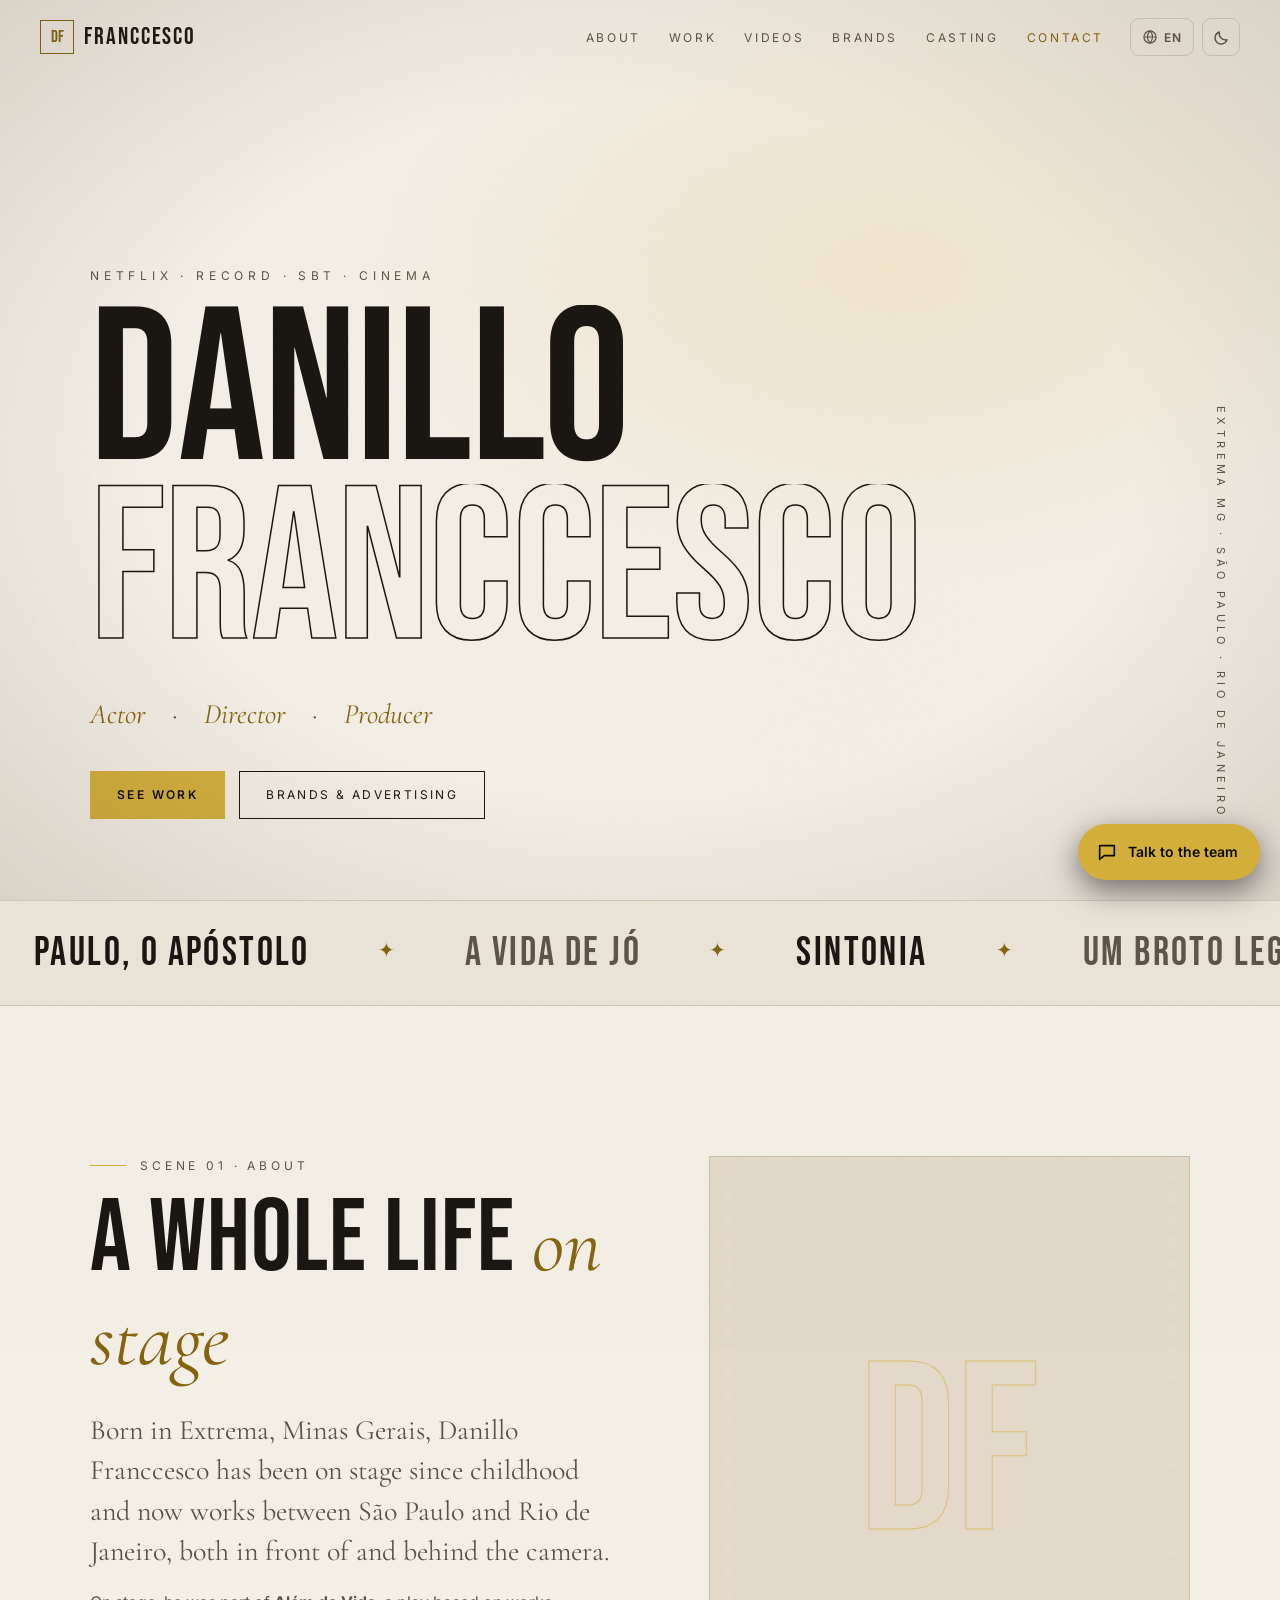
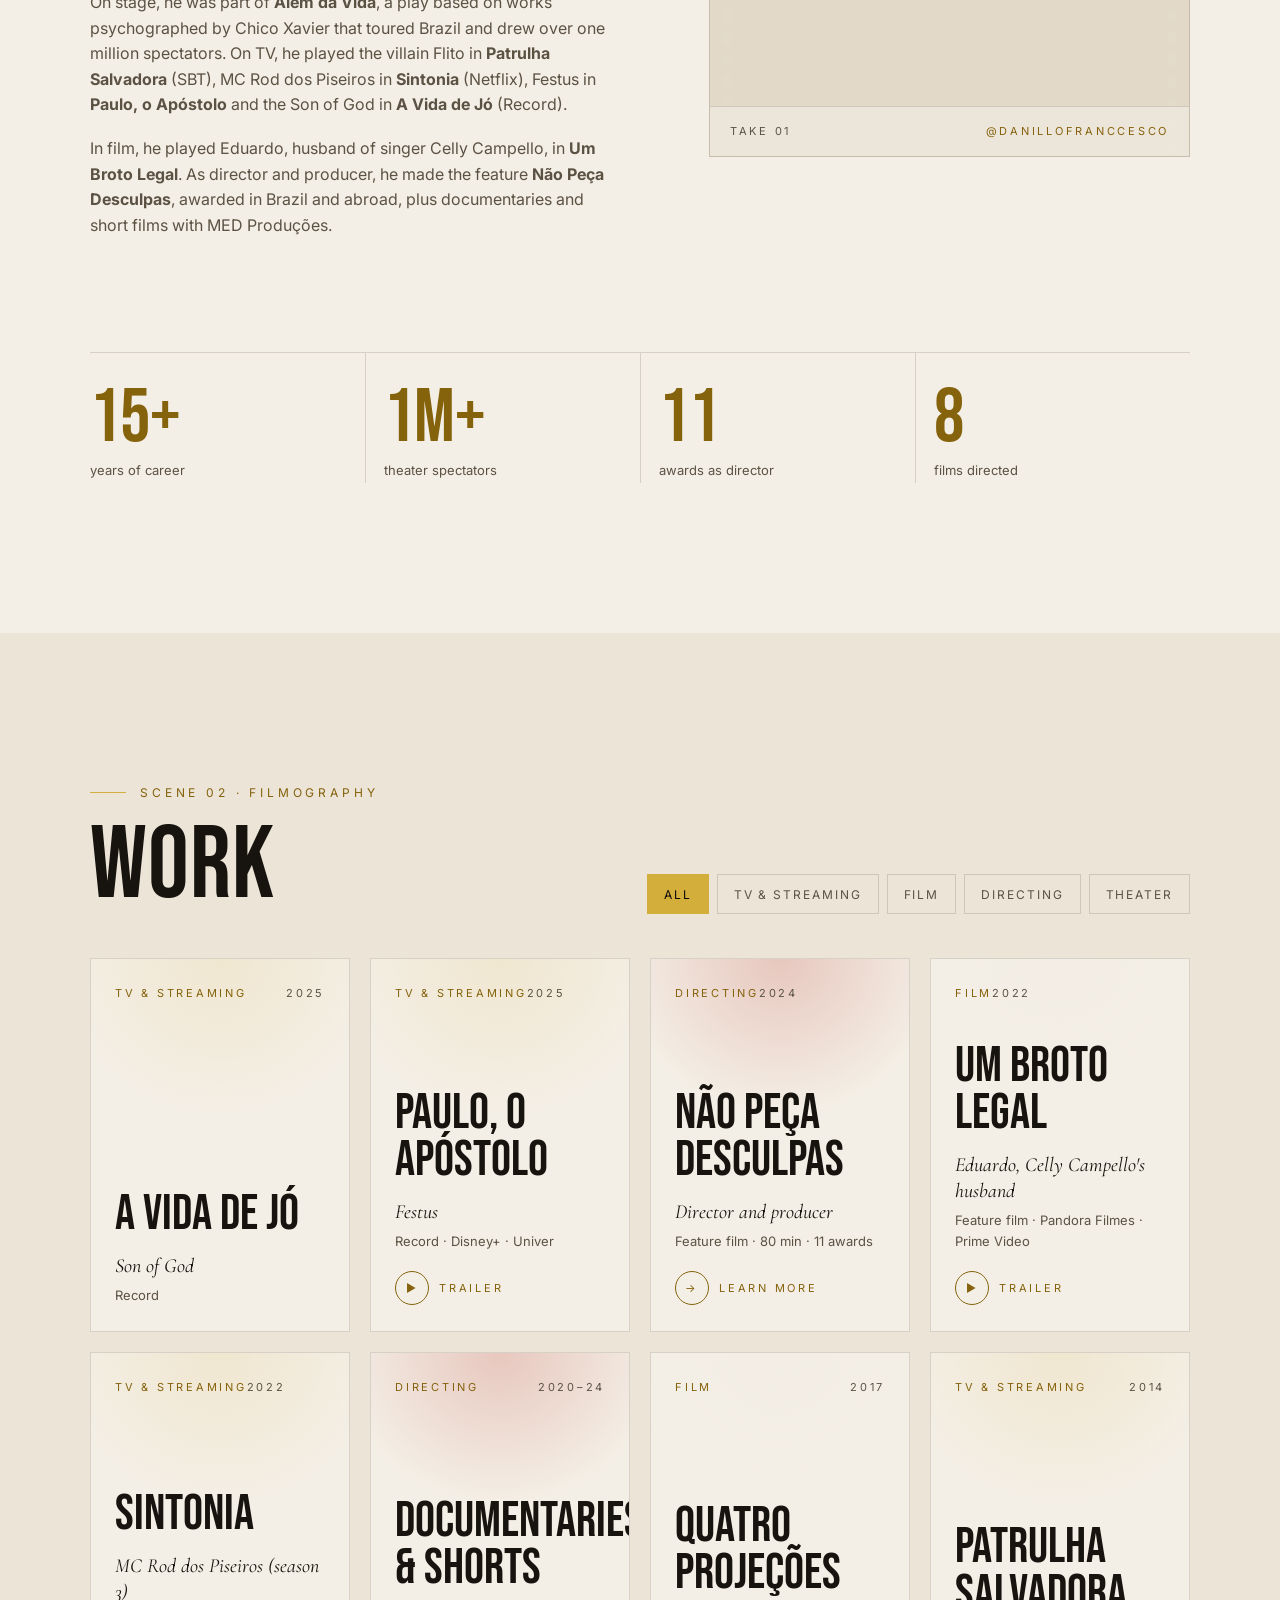
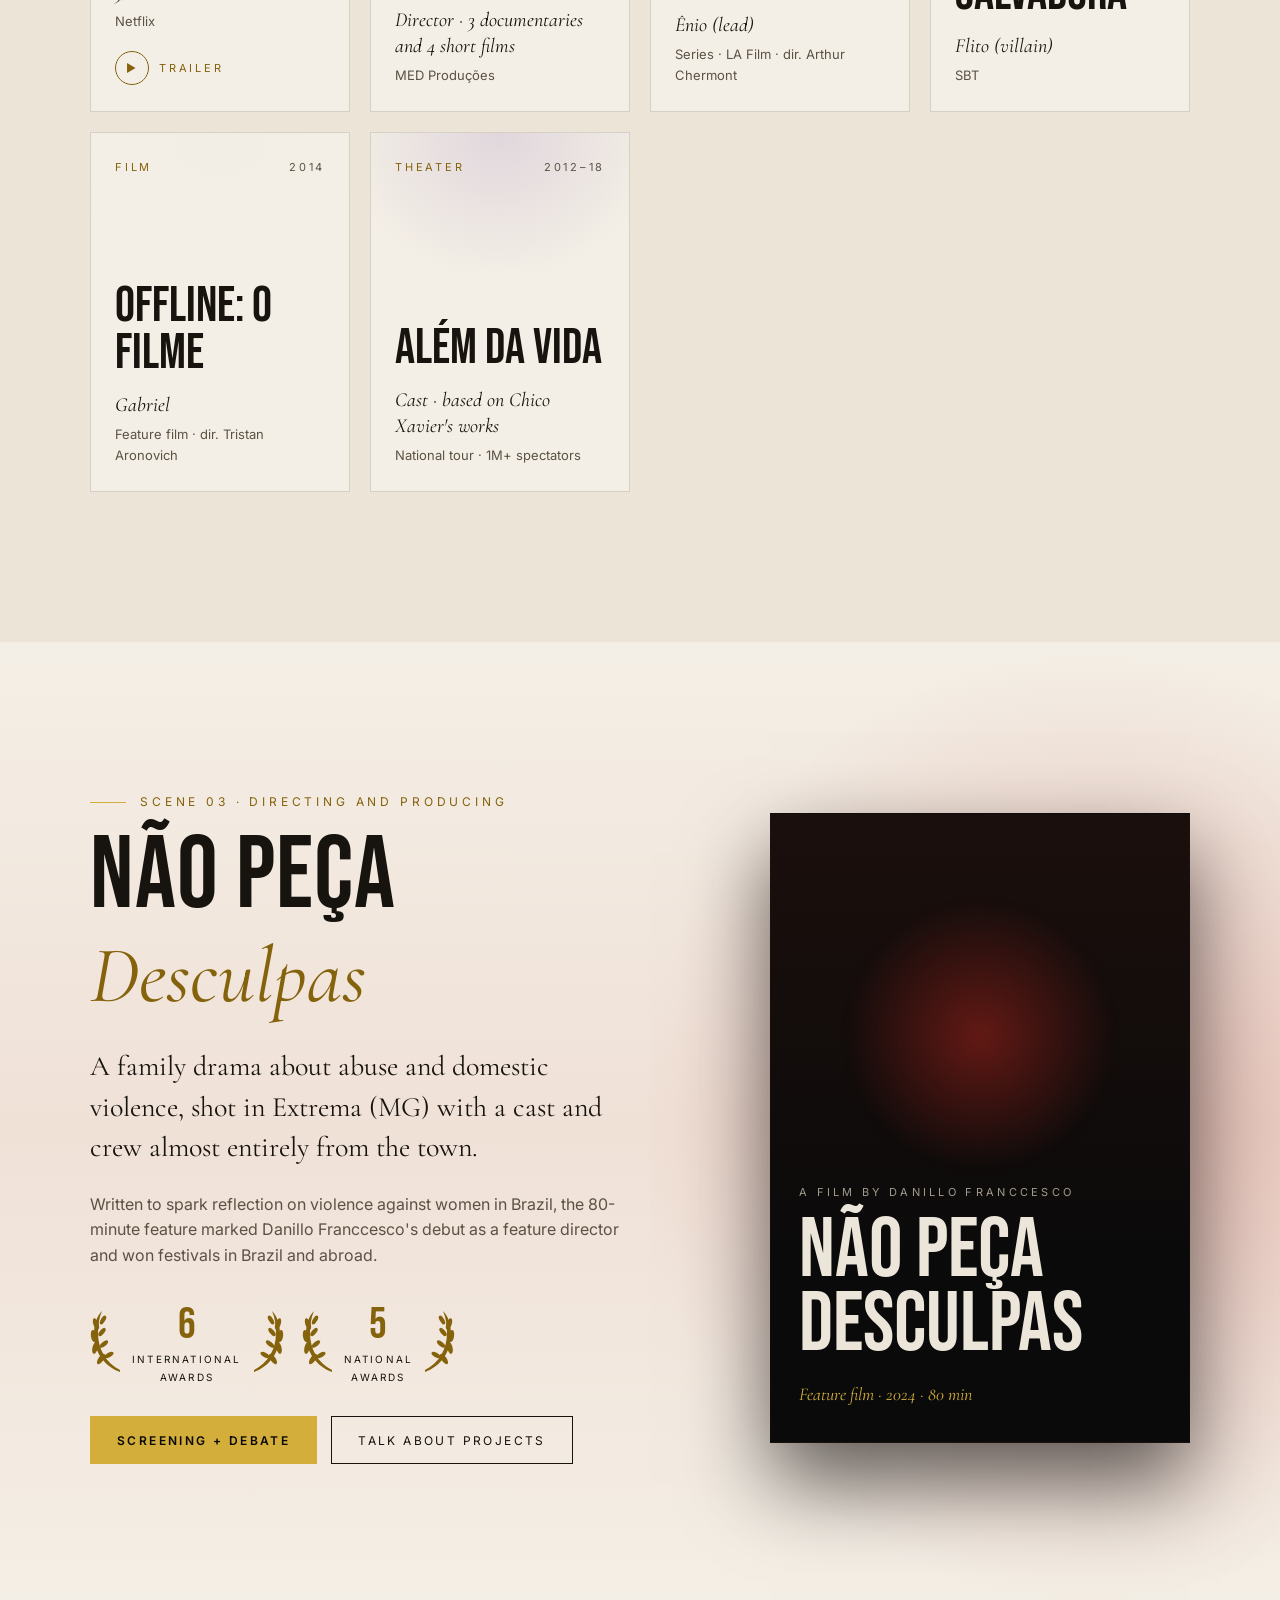
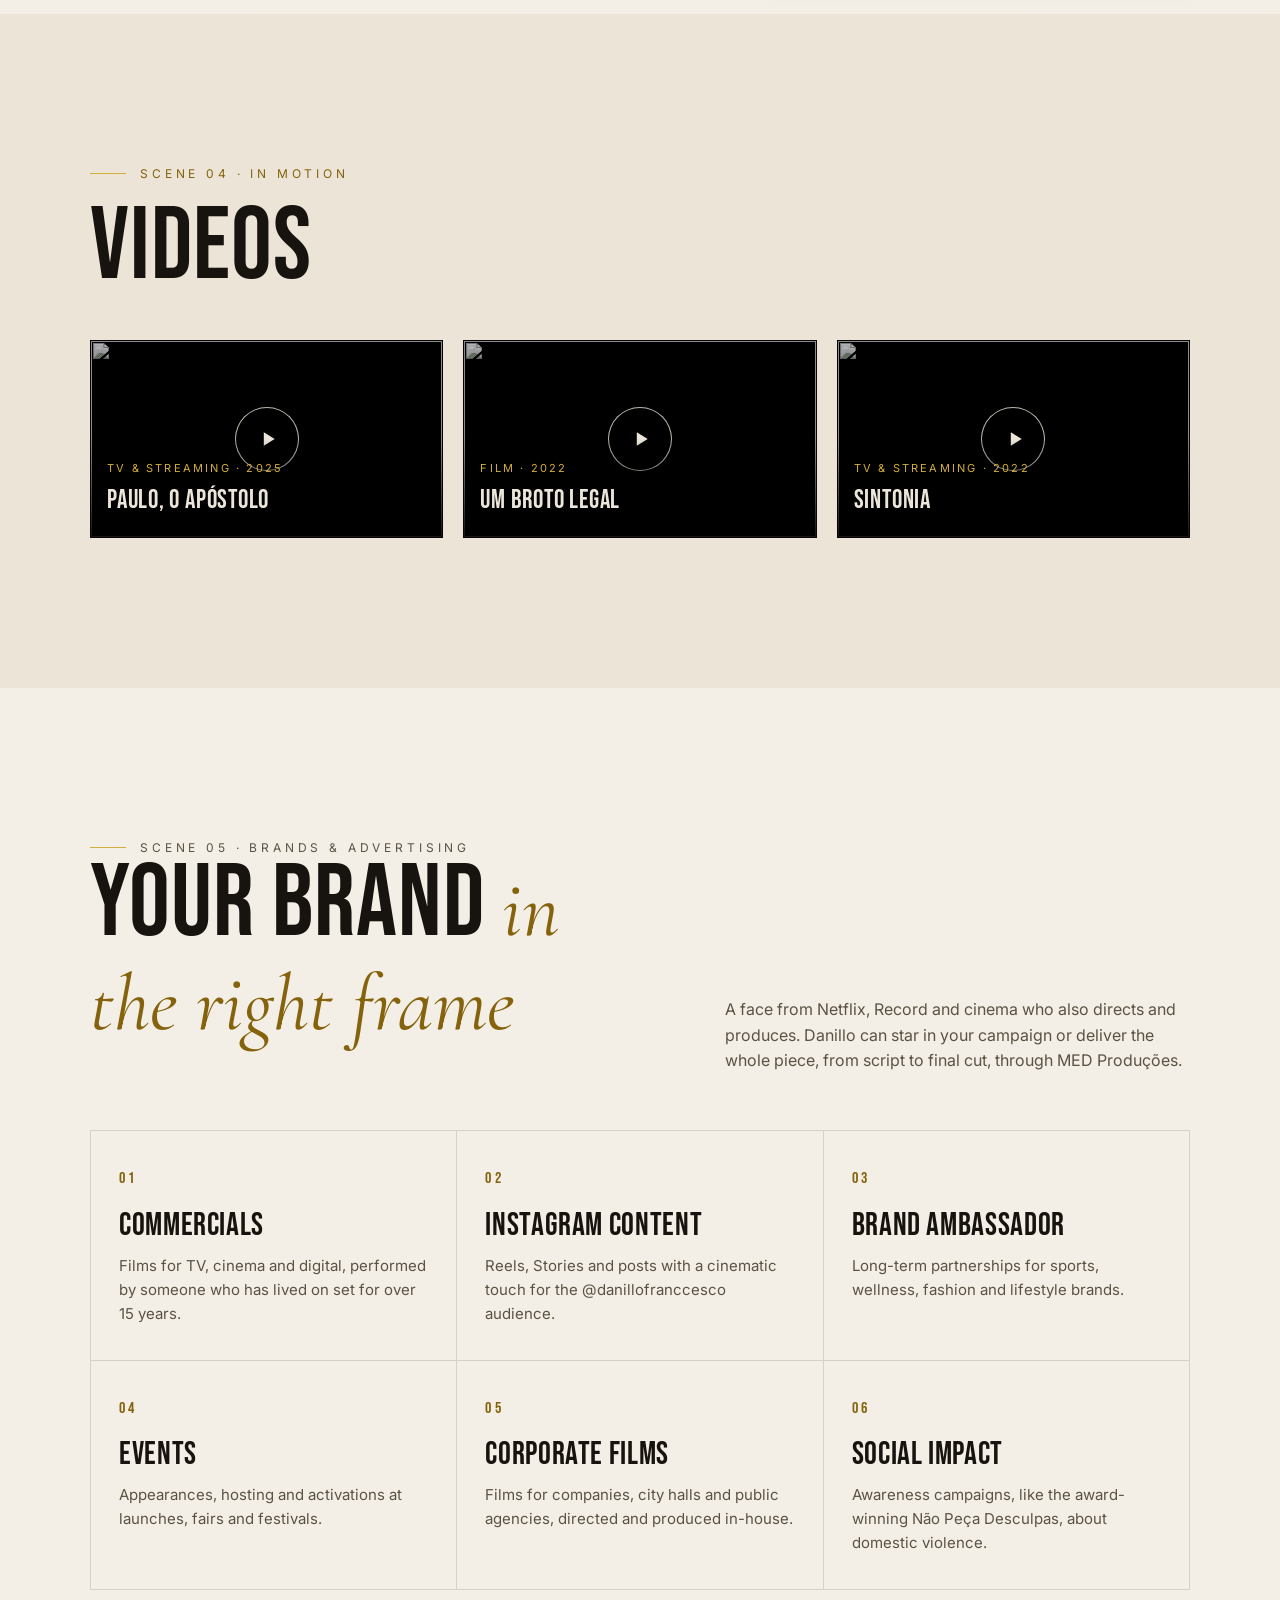
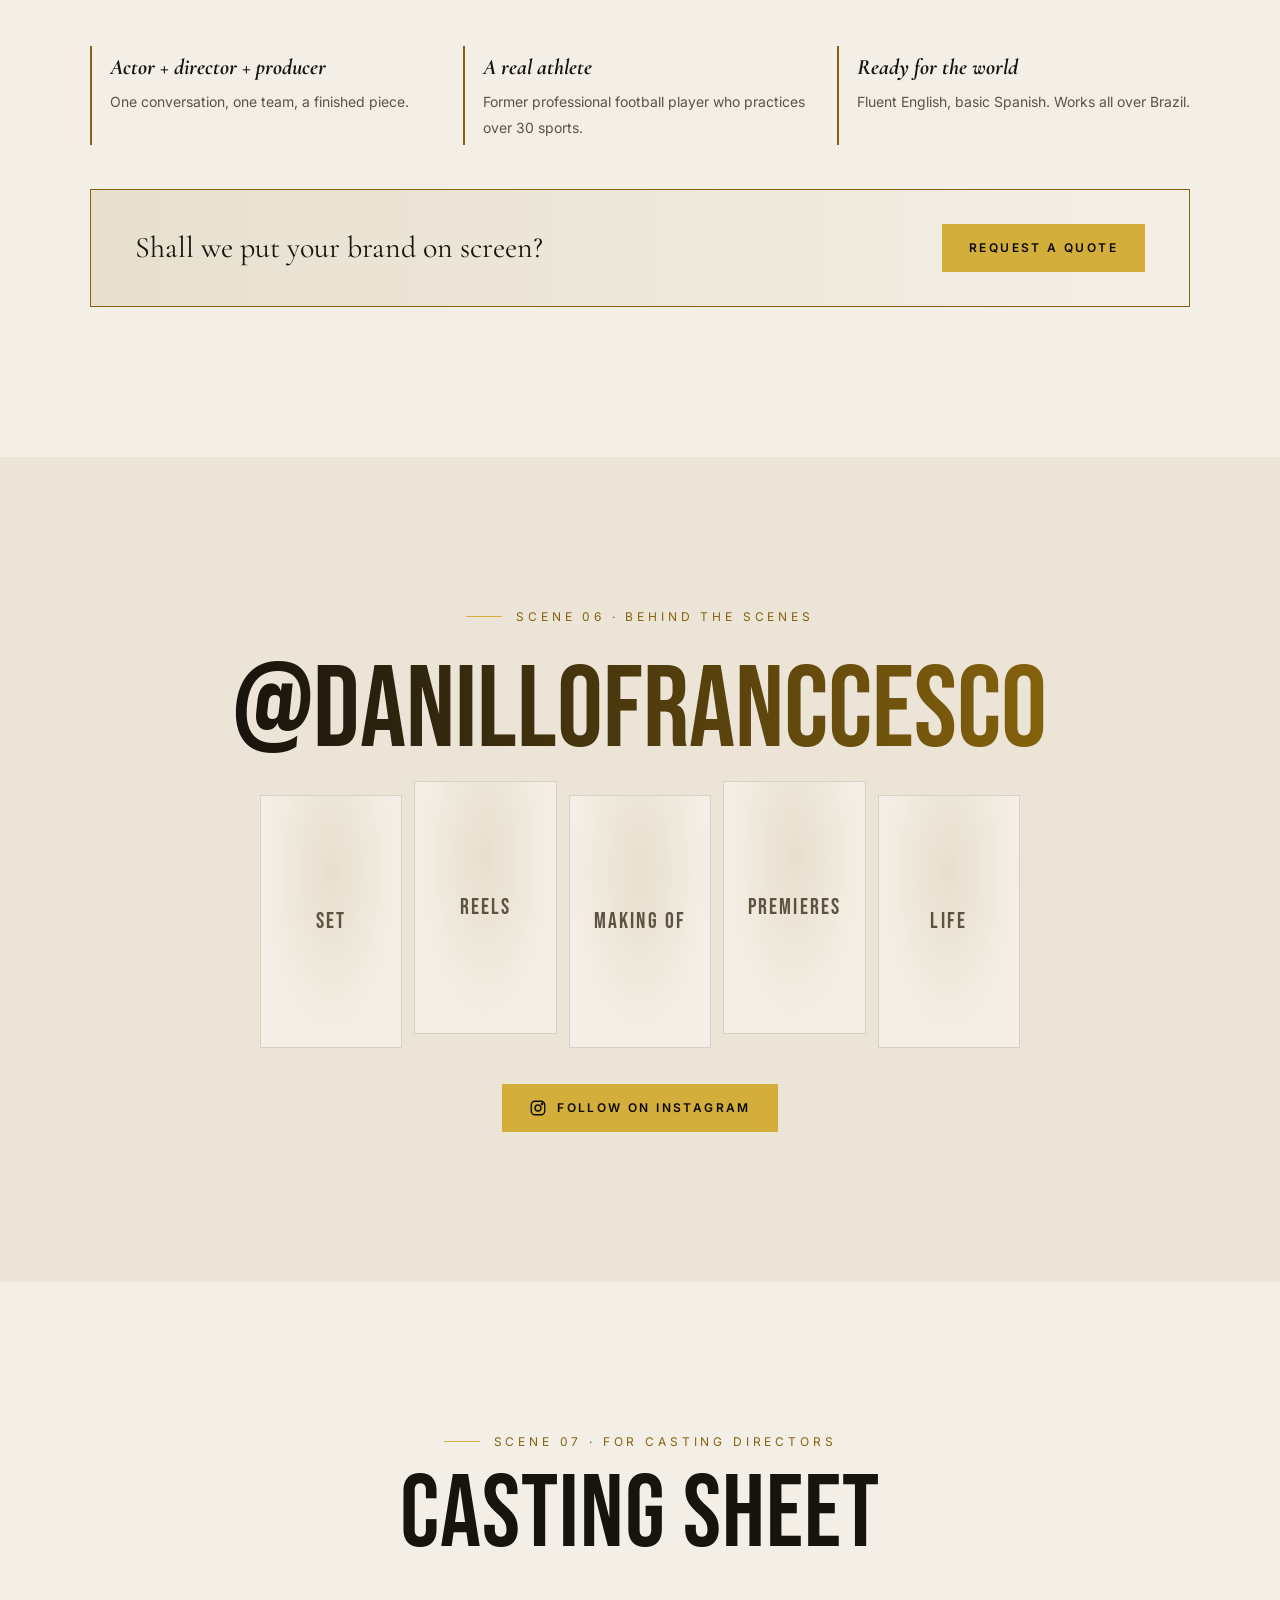
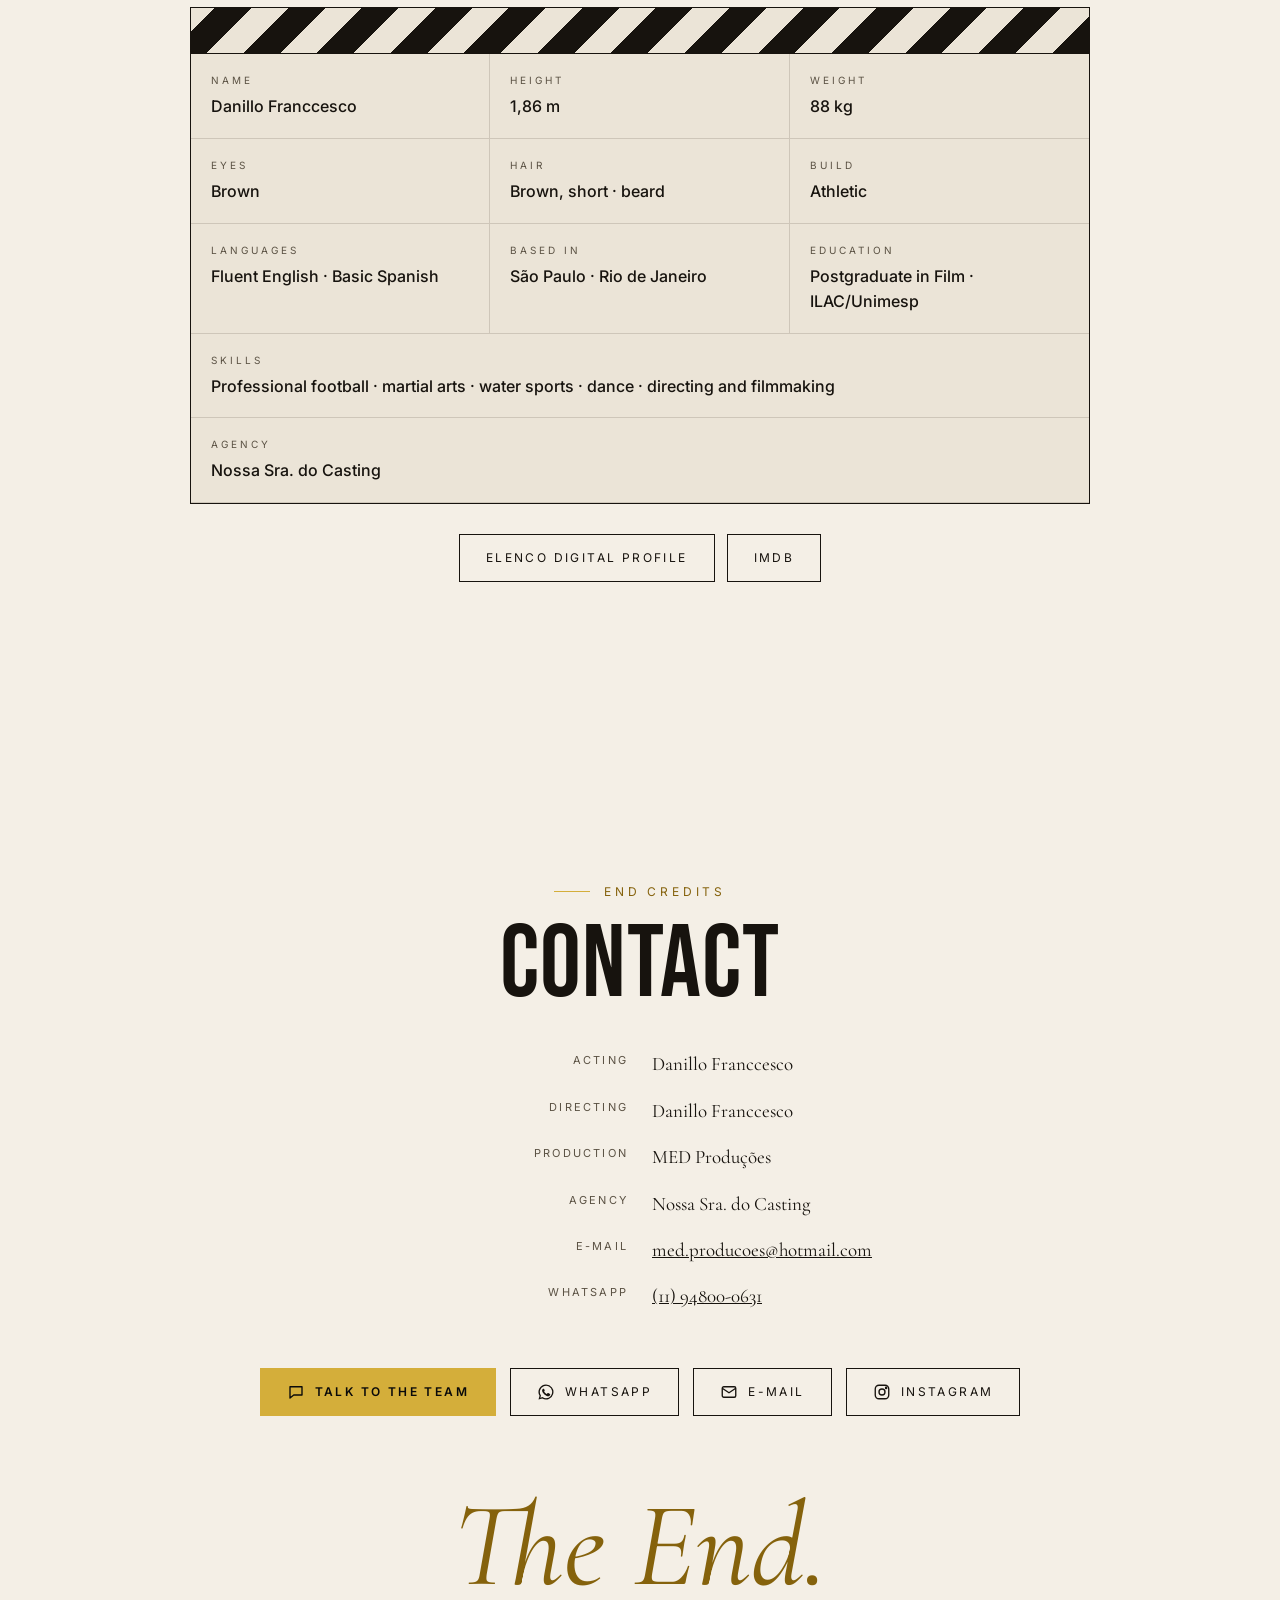
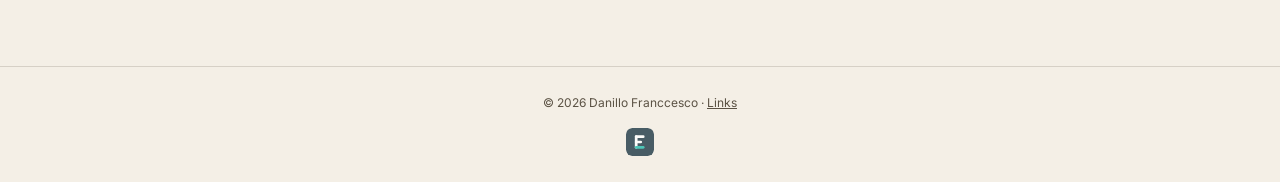
==== commit 4cd4a6a1: "Traduções PT/EN/ES, tema dia/noite e crédito da Extrema Consultoria Seletor de idioma e botão dia/no" ====
--- a/index.html
+++ b/index.html
@@ -5,16 +5,22 @@
   <meta name="viewport" content="width=device-width, initial-scale=1, viewport-fit=cover">
   <title>Danillo Franccesco · Ator, Diretor e Produtor</title>
   <meta name="description" content="Danillo Franccesco: ator, diretor e produtor. Paulo, o Apóstolo, A Vida de Jó (Record), Sintonia (Netflix), Um Broto Legal e o longa premiado Não Peça Desculpas. Publicidade, projetos e contato.">
-  <meta name="theme-color" content="#0a0a0a">
+  <meta name="theme-color" content="#0a0a0a" media="(prefers-color-scheme: dark)">
+  <meta name="theme-color" content="#f4efe6" media="(prefers-color-scheme: light)">
   <link rel="canonical" href="/">
   <link rel="icon" href="assets/favicon.svg" type="image/svg+xml">
 
   <meta property="og:type" content="profile">
   <meta property="og:locale" content="pt_BR">
+  <meta property="og:locale:alternate" content="en_US">
+  <meta property="og:locale:alternate" content="es_ES">
   <meta property="og:title" content="Danillo Franccesco · Ator, Diretor e Produtor">
   <meta property="og:description" content="Netflix, Record, SBT e cinema. Diretor do longa premiado Não Peça Desculpas. Publicidade e projetos audiovisuais.">
   <meta property="og:image" content="assets/og.png">
   <meta name="twitter:card" content="summary_large_image">
+
+  <!-- Aplica o tema salvo antes de pintar a tela (evita piscar) -->
+  <script>try{var t=localStorage.getItem("df-theme");if(t==="light"||t==="dark")document.documentElement.setAttribute("data-theme",t);}catch(e){}</script>
 
   <link rel="preconnect" href="https://fonts.googleapis.com">
   <link rel="preconnect" href="https://fonts.gstatic.com" crossorigin>
@@ -40,7 +46,7 @@
   </script>
 </head>
 <body>
-  <a class="skip" href="#main">Pular para o conteúdo</a>
+  <a class="skip" href="#main" data-i18n="skip">Pular para o conteúdo</a>
 
   <!-- Contagem de película -->
   <div class="leader" id="leader" aria-hidden="true">
@@ -48,27 +54,44 @@
       <div class="leader-sweep"></div>
       <span class="leader-num" id="leaderNum">3</span>
     </div>
-    <button class="leader-skip" type="button" tabindex="-1">Pular</button>
+    <button class="leader-skip" type="button" tabindex="-1" data-i18n="leader.skip">Pular</button>
   </div>
 
   <div class="grain" aria-hidden="true"></div>
   <div class="vignette" aria-hidden="true"></div>
 
   <header class="nav" id="nav">
-    <a class="brand" href="#topo" aria-label="Danillo Franccesco, início">
+    <a class="brand" href="#topo" aria-label="Danillo Franccesco">
       <span class="brand-mark">DF</span><span>Franccesco</span>
     </a>
-    <button class="nav-toggle" id="navToggle" type="button" aria-label="Abrir menu" aria-expanded="false" aria-controls="navLinks">
-      <span></span><span></span>
-    </button>
     <ul class="nav-links" id="navLinks">
-      <li><a href="#sobre">Sobre</a></li>
-      <li><a href="#trabalhos">Trabalhos</a></li>
-      <li><a href="#videos">Vídeos</a></li>
-      <li><a href="#publicidade">Publicidade</a></li>
-      <li><a href="#casting">Casting</a></li>
-      <li><a href="#contato" class="cta-link">Contato</a></li>
+      <li><a href="#sobre" data-i18n="nav.sobre">Sobre</a></li>
+      <li><a href="#trabalhos" data-i18n="nav.trabalhos">Trabalhos</a></li>
+      <li><a href="#videos" data-i18n="nav.videos">Vídeos</a></li>
+      <li><a href="#publicidade" data-i18n="nav.publicidade">Publicidade</a></li>
+      <li><a href="#casting" data-i18n="nav.casting">Casting</a></li>
+      <li><a href="#contato" class="cta-link" data-i18n="nav.contato">Contato</a></li>
     </ul>
+    <div class="nav-right">
+      <details class="lang">
+        <summary aria-label="Idioma" data-i18n-attr="aria-label:aria.lang" title="Idioma / Language / Idioma">
+          <svg width="16" height="16" viewBox="0 0 20 20" fill="none" aria-hidden="true"><circle cx="10" cy="10" r="7.6" stroke="currentColor" stroke-width="1.5"/><path d="M2.6 10h14.8M10 2.4c2.1 2.2 3.1 4.7 3.1 7.6s-1 5.4-3.1 7.6c-2.1-2.2-3.1-4.7-3.1-7.6S7.9 4.6 10 2.4Z" stroke="currentColor" stroke-width="1.5"/></svg>
+          <span class="lang-current">PT</span>
+        </summary>
+        <ul class="lang-menu">
+          <li><button type="button" data-lang="pt" lang="pt-BR"><b>PT</b>Português</button></li>
+          <li><button type="button" data-lang="en" lang="en"><b>EN</b>English</button></li>
+          <li><button type="button" data-lang="es" lang="es"><b>ES</b>Español</button></li>
+        </ul>
+      </details>
+      <button class="theme-toggle" type="button" aria-label="Alternar dia / noite" title="Alternar dia / noite" data-i18n-attr="aria-label:aria.theme; title:aria.theme">
+        <svg class="ic-sun" width="17" height="17" viewBox="0 0 20 20" fill="none" aria-hidden="true"><circle cx="10" cy="10" r="3.6" stroke="currentColor" stroke-width="1.6"/><path d="M10 1.6v2.2M10 16.2v2.2M18.4 10h-2.2M3.8 10H1.6M15.9 4.1l-1.6 1.6M5.7 14.3l-1.6 1.6M15.9 15.9l-1.6-1.6M5.7 5.7 4.1 4.1" stroke="currentColor" stroke-width="1.6" stroke-linecap="round"/></svg>
+        <svg class="ic-moon" width="17" height="17" viewBox="0 0 20 20" fill="none" aria-hidden="true"><path d="M16.5 12.4A7.2 7.2 0 0 1 7.6 3.5a7.2 7.2 0 1 0 8.9 8.9Z" stroke="currentColor" stroke-width="1.6" stroke-linejoin="round"/></svg>
+      </button>
+      <button class="nav-toggle" id="navToggle" type="button" aria-label="Abrir menu" aria-expanded="false" aria-controls="navLinks">
+        <span></span><span></span>
+      </button>
+    </div>
   </header>
 
   <main id="main">
@@ -81,11 +104,11 @@
         <p class="hero-tag">Netflix · Record · SBT · Cinema</p>
         <h1 class="hero-name"><span><i>Danillo</i></span><span><i>Franccesco</i></span></h1>
         <ul class="hero-roles">
-          <li>Ator</li><li>Diretor</li><li>Produtor</li>
+          <li data-i18n="role.ator">Ator</li><li data-i18n="role.diretor">Diretor</li><li data-i18n="role.produtor">Produtor</li>
         </ul>
         <div class="hero-actions">
-          <a class="btn btn-gold" href="#trabalhos">Ver trabalhos</a>
-          <button class="btn" type="button" data-chat="publicidade">Publicidade &amp; marcas</button>
+          <a class="btn btn-gold" href="#trabalhos" data-i18n="hero.cta1">Ver trabalhos</a>
+          <button class="btn" type="button" data-chat="publicidade" data-i18n="hero.cta2">Publicidade &amp; marcas</button>
         </div>
       </div>
       <p class="hero-meta" aria-hidden="true">Extrema MG · São Paulo · Rio de Janeiro</p>
@@ -103,11 +126,11 @@
       <div class="wrap">
         <div class="about-grid">
           <div class="about-text reveal">
-            <p class="kicker">Cena 01 · Sobre</p>
-            <h2 class="title">Uma vida inteira <em>em cena</em></h2>
-            <p class="lead">Nascido em Extrema (MG), Danillo Franccesco sobe ao palco desde criança e hoje transita entre São Paulo e Rio de Janeiro, na frente e atrás das câmeras.</p>
-            <p>No teatro, esteve em <strong>Além da Vida</strong>, espetáculo baseado em obras psicografadas por Chico Xavier que percorreu o Brasil e passou de um milhão de espectadores. Na TV, viveu o vilão Flito em <strong>Patrulha Salvadora</strong> (SBT), MC Rod dos Piseiros em <strong>Sintonia</strong> (Netflix), Festo em <strong>Paulo, o Apóstolo</strong> e o Filho de Deus em <strong>A Vida de Jó</strong> (Record).</p>
-            <p>No cinema, interpretou Eduardo, marido de Celly Campello, em <strong>Um Broto Legal</strong>. Como diretor e produtor, assina o longa <strong>Não Peça Desculpas</strong>, premiado no Brasil e no exterior, além de documentários e curtas pela MED Produções.</p>
+            <p class="kicker" data-i18n="about.kicker">Cena 01 · Sobre</p>
+            <h2 class="title" data-i18n="about.title">Uma vida inteira <em>em cena</em></h2>
+            <p class="lead" data-i18n="about.lead">Nascido em Extrema (MG), Danillo Franccesco sobe ao palco desde criança e hoje transita entre São Paulo e Rio de Janeiro, na frente e atrás das câmeras.</p>
+            <p data-i18n="about.p1">No teatro, esteve em <strong>Além da Vida</strong>, espetáculo baseado em obras psicografadas por Chico Xavier que percorreu o Brasil e passou de um milhão de espectadores. Na TV, viveu o vilão Flito em <strong>Patrulha Salvadora</strong> (SBT), MC Rod dos Piseiros em <strong>Sintonia</strong> (Netflix), Festo em <strong>Paulo, o Apóstolo</strong> e o Filho de Deus em <strong>A Vida de Jó</strong> (Record).</p>
+            <p data-i18n="about.p2">No cinema, interpretou Eduardo, marido de Celly Campello, em <strong>Um Broto Legal</strong>. Como diretor e produtor, assina o longa <strong>Não Peça Desculpas</strong>, premiado no Brasil e no exterior, além de documentários e curtas pela MED Produções.</p>
           </div>
           <figure class="portrait reveal" style="margin:0">
             <div class="perfs l"></div><div class="perfs r"></div>
@@ -117,10 +140,10 @@
         </div>
 
         <div class="stats reveal">
-          <div class="stat"><b data-count="15">15+</b><span>anos de carreira</span></div>
-          <div class="stat"><b>1M+</b><span>espectadores no teatro</span></div>
-          <div class="stat"><b data-count="11">11</b><span>prêmios como diretor</span></div>
-          <div class="stat"><b data-count="8">8</b><span>filmes dirigidos</span></div>
+          <div class="stat"><b data-count="15">15+</b><span data-i18n="stat.1">anos de carreira</span></div>
+          <div class="stat"><b>1M+</b><span data-i18n="stat.2">espectadores no teatro</span></div>
+          <div class="stat"><b data-count="11">11</b><span data-i18n="stat.3">prêmios como diretor</span></div>
+          <div class="stat"><b data-count="8">8</b><span data-i18n="stat.4">filmes dirigidos</span></div>
         </div>
       </div>
     </section>
@@ -130,15 +153,15 @@
       <div class="wrap">
         <div class="works-head reveal">
           <div>
-            <p class="kicker">Cena 02 · Filmografia</p>
-            <h2 class="title">Trabalhos</h2>
-          </div>
-          <div class="filters" role="group" aria-label="Filtrar trabalhos">
-            <button class="filter" type="button" data-filter="all" aria-pressed="true">Todos</button>
-            <button class="filter" type="button" data-filter="tv" aria-pressed="false">TV &amp; Streaming</button>
-            <button class="filter" type="button" data-filter="cinema" aria-pressed="false">Cinema</button>
-            <button class="filter" type="button" data-filter="direcao" aria-pressed="false">Direção</button>
-            <button class="filter" type="button" data-filter="teatro" aria-pressed="false">Teatro</button>
+            <p class="kicker" data-i18n="works.kicker">Cena 02 · Filmografia</p>
+            <h2 class="title" data-i18n="works.title">Trabalhos</h2>
+          </div>
+          <div class="filters" role="group" aria-label="Filtrar trabalhos" data-i18n-attr="aria-label:aria.filter">
+            <button class="filter" type="button" data-filter="all" aria-pressed="true" data-i18n="filter.all">Todos</button>
+            <button class="filter" type="button" data-filter="tv" aria-pressed="false" data-i18n="filter.tv">TV &amp; Streaming</button>
+            <button class="filter" type="button" data-filter="cinema" aria-pressed="false" data-i18n="filter.cinema">Cinema</button>
+            <button class="filter" type="button" data-filter="direcao" aria-pressed="false" data-i18n="filter.direcao">Direção</button>
+            <button class="filter" type="button" data-filter="teatro" aria-pressed="false" data-i18n="filter.teatro">Teatro</button>
           </div>
         </div>
         <div class="works-grid" id="worksGrid" aria-live="polite"></div>
@@ -150,31 +173,31 @@
       <div class="feature-bg" aria-hidden="true"></div>
       <div class="wrap feature-grid">
         <div class="reveal">
-          <p class="kicker">Cena 03 · Direção e produção</p>
+          <p class="kicker" data-i18n="feature.kicker">Cena 03 · Direção e produção</p>
           <h2 class="title">Não Peça <em>Desculpas</em></h2>
-          <p class="lead">Um drama familiar sobre abuso e violência doméstica, filmado em Extrema (MG) com elenco e equipe quase inteiramente da cidade.</p>
-          <p class="muted">Escrito para provocar reflexão sobre a violência contra a mulher no Brasil, o longa de 80 minutos marcou a estreia de Danillo Franccesco na direção de longas e conquistou festivais no Brasil e no exterior.</p>
-          <div class="laurels" aria-label="Prêmios">
+          <p class="lead" data-i18n="feature.lead">Um drama familiar sobre abuso e violência doméstica, filmado em Extrema (MG) com elenco e equipe quase inteiramente da cidade.</p>
+          <p class="muted" data-i18n="feature.p">Escrito para provocar reflexão sobre a violência contra a mulher no Brasil, o longa de 80 minutos marcou a estreia de Danillo Franccesco na direção de longas e conquistou festivais no Brasil e no exterior.</p>
+          <div class="laurels">
             <div class="laurel">
               <svg viewBox="0 0 34 64" aria-hidden="true"><use href="#i-laurel"/></svg>
-              <div><b>6</b><small>prêmios<br>internacionais</small></div>
+              <div><b>6</b><small data-i18n="laurel.intl">prêmios<br>internacionais</small></div>
               <svg class="flip" viewBox="0 0 34 64" aria-hidden="true"><use href="#i-laurel"/></svg>
             </div>
             <div class="laurel">
               <svg viewBox="0 0 34 64" aria-hidden="true"><use href="#i-laurel"/></svg>
-              <div><b>5</b><small>prêmios<br>nacionais</small></div>
+              <div><b>5</b><small data-i18n="laurel.nat">prêmios<br>nacionais</small></div>
               <svg class="flip" viewBox="0 0 34 64" aria-hidden="true"><use href="#i-laurel"/></svg>
             </div>
           </div>
           <div class="hero-actions">
-            <button class="btn btn-gold" type="button" data-chat="governo">Exibição + debate</button>
-            <button class="btn" type="button" data-chat="projeto">Falar sobre projetos</button>
+            <button class="btn btn-gold" type="button" data-chat="governo" data-i18n="feature.cta1">Exibição + debate</button>
+            <button class="btn" type="button" data-chat="projeto" data-i18n="feature.cta2">Falar sobre projetos</button>
           </div>
         </div>
         <div class="feature-poster reveal" aria-hidden="true">
-          <small>Um filme de Danillo Franccesco</small>
+          <small data-i18n="poster.by">Um filme de Danillo Franccesco</small>
           <strong>Não Peça Desculpas</strong>
-          <span>Longa-metragem · 2024 · 80 min</span>
+          <span data-i18n="poster.meta">Longa-metragem · 2024 · 80 min</span>
         </div>
       </div>
     </section>
@@ -183,8 +206,8 @@
     <section class="videos" id="videos">
       <div class="wrap">
         <div class="reveal">
-          <p class="kicker">Cena 04 · Em movimento</p>
-          <h2 class="title">Vídeos</h2>
+          <p class="kicker" data-i18n="videos.kicker">Cena 04 · Em movimento</p>
+          <h2 class="title" data-i18n="videos.title">Vídeos</h2>
         </div>
         <div class="video-grid" id="videoGrid"></div>
       </div>
@@ -195,30 +218,30 @@
       <div class="wrap">
         <div class="ads-head reveal">
           <div>
-            <p class="kicker">Cena 05 · Marcas &amp; publicidade</p>
-            <h2 class="title">Sua marca <em>no quadro certo</em></h2>
-          </div>
-          <p>Um rosto de Netflix, Record e cinema que também dirige e produz. Danillo pode estrelar a sua campanha ou entregar a peça completa, do roteiro à finalização, pela MED Produções.</p>
+            <p class="kicker" data-i18n="ads.kicker">Cena 05 · Marcas &amp; publicidade</p>
+            <h2 class="title" data-i18n="ads.title">Sua marca <em>no quadro certo</em></h2>
+          </div>
+          <p data-i18n="ads.intro">Um rosto de Netflix, Record e cinema que também dirige e produz. Danillo pode estrelar a sua campanha ou entregar a peça completa, do roteiro à finalização, pela MED Produções.</p>
         </div>
 
         <div class="ads-grid reveal">
-          <article class="ad"><span class="ad-n">01</span><h3>Comerciais</h3><p>Filmes para TV, cinema e digital com atuação de quem vive o set há mais de 15 anos.</p></article>
-          <article class="ad"><span class="ad-n">02</span><h3>Publi no Instagram</h3><p>Reels, Stories e posts com linguagem cinematográfica para a audiência de @danillofranccesco.</p></article>
-          <article class="ad"><span class="ad-n">03</span><h3>Embaixador de marca</h3><p>Parcerias de longo prazo para marcas de esporte, bem-estar, moda e lifestyle.</p></article>
-          <article class="ad"><span class="ad-n">04</span><h3>Eventos</h3><p>Presença, apresentação e ativações em lançamentos, feiras e festivais.</p></article>
-          <article class="ad"><span class="ad-n">05</span><h3>Institucional</h3><p>Filmes para empresas, prefeituras e órgãos públicos, com direção e produção próprias.</p></article>
-          <article class="ad"><span class="ad-n">06</span><h3>Impacto social</h3><p>Campanhas de conscientização, como no premiado Não Peça Desculpas, sobre violência doméstica.</p></article>
+          <article class="ad"><span class="ad-n">01</span><h3 data-i18n="ad1.t">Comerciais</h3><p data-i18n="ad1.p">Filmes para TV, cinema e digital com atuação de quem vive o set há mais de 15 anos.</p></article>
+          <article class="ad"><span class="ad-n">02</span><h3 data-i18n="ad2.t">Publi no Instagram</h3><p data-i18n="ad2.p">Reels, Stories e posts com linguagem cinematográfica para a audiência de @danillofranccesco.</p></article>
+          <article class="ad"><span class="ad-n">03</span><h3 data-i18n="ad3.t">Embaixador de marca</h3><p data-i18n="ad3.p">Parcerias de longo prazo para marcas de esporte, bem-estar, moda e lifestyle.</p></article>
+          <article class="ad"><span class="ad-n">04</span><h3 data-i18n="ad4.t">Eventos</h3><p data-i18n="ad4.p">Presença, apresentação e ativações em lançamentos, feiras e festivais.</p></article>
+          <article class="ad"><span class="ad-n">05</span><h3 data-i18n="ad5.t">Institucional</h3><p data-i18n="ad5.p">Filmes para empresas, prefeituras e órgãos públicos, com direção e produção próprias.</p></article>
+          <article class="ad"><span class="ad-n">06</span><h3 data-i18n="ad6.t">Impacto social</h3><p data-i18n="ad6.p">Campanhas de conscientização, como no premiado Não Peça Desculpas, sobre violência doméstica.</p></article>
         </div>
 
         <div class="ads-why reveal">
-          <div class="why"><b>Ator + diretor + produtor</b><span>Uma conversa, uma equipe, a peça pronta.</span></div>
-          <div class="why"><b>Atleta de verdade</b><span>Ex-jogador de futebol profissional e praticante de mais de 30 modalidades.</span></div>
-          <div class="why"><b>Pronto para o mundo</b><span>Inglês fluente, espanhol básico. Atende todo o Brasil.</span></div>
+          <div class="why"><b data-i18n="why1.b">Ator + diretor + produtor</b><span data-i18n="why1.s">Uma conversa, uma equipe, a peça pronta.</span></div>
+          <div class="why"><b data-i18n="why2.b">Atleta de verdade</b><span data-i18n="why2.s">Ex-jogador de futebol profissional e praticante de mais de 30 modalidades.</span></div>
+          <div class="why"><b data-i18n="why3.b">Pronto para o mundo</b><span data-i18n="why3.s">Inglês fluente, espanhol básico. Atende todo o Brasil.</span></div>
         </div>
 
         <div class="ads-cta reveal">
-          <p>Vamos colocar a sua marca em cena?</p>
-          <button class="btn btn-gold" type="button" data-chat="publicidade">Pedir orçamento</button>
+          <p data-i18n="ads.ctaText">Vamos colocar a sua marca em cena?</p>
+          <button class="btn btn-gold" type="button" data-chat="publicidade" data-i18n="ads.ctaBtn">Pedir orçamento</button>
         </div>
       </div>
     </section>
@@ -226,13 +249,13 @@
     <!-- 7. Instagram -->
     <section class="insta" id="instagram">
       <div class="wrap reveal">
-        <p class="kicker">Cena 06 · Bastidores</p>
+        <p class="kicker" data-i18n="insta.kicker">Cena 06 · Bastidores</p>
         <a class="insta-handle" href="https://www.instagram.com/danillofranccesco/" target="_blank" rel="noopener">@danillofranccesco</a>
         <div class="insta-frames" aria-hidden="true">
-          <span>Set</span><span>Reels</span><span>Making of</span><span>Estreias</span><span>Vida</span>
+          <span data-i18n="insta.f1">Set</span><span data-i18n="insta.f2">Reels</span><span data-i18n="insta.f3">Making of</span><span data-i18n="insta.f4">Estreias</span><span data-i18n="insta.f5">Vida</span>
         </div>
         <a class="btn btn-gold" href="https://www.instagram.com/danillofranccesco/" target="_blank" rel="noopener">
-          <svg aria-hidden="true"><use href="#i-insta"/></svg> Seguir no Instagram
+          <svg aria-hidden="true"><use href="#i-insta"/></svg> <span data-i18n="insta.btn">Seguir no Instagram</span>
         </a>
       </div>
     </section>
@@ -241,27 +264,27 @@
     <section id="casting">
       <div class="wrap">
         <div class="reveal" style="text-align:center">
-          <p class="kicker" style="justify-content:center">Cena 07 · Para produtores de elenco</p>
-          <h2 class="title">Ficha técnica</h2>
+          <p class="kicker" style="justify-content:center" data-i18n="casting.kicker">Cena 07 · Para produtores de elenco</p>
+          <h2 class="title" data-i18n="casting.title">Ficha técnica</h2>
         </div>
         <div class="slate reveal" id="slate">
           <div class="slate-top" aria-hidden="true"></div>
           <dl class="slate-body" style="margin:0">
-            <div class="slate-cell"><dt><small>Nome</small></dt><dd style="margin:0"><b>Danillo Franccesco</b></dd></div>
-            <div class="slate-cell"><dt><small>Altura</small></dt><dd style="margin:0"><b>1,86 m</b></dd></div>
-            <div class="slate-cell"><dt><small>Peso</small></dt><dd style="margin:0"><b>88 kg</b></dd></div>
-            <div class="slate-cell"><dt><small>Olhos</small></dt><dd style="margin:0"><b>Castanhos</b></dd></div>
-            <div class="slate-cell"><dt><small>Cabelo</small></dt><dd style="margin:0"><b>Castanho, curto · barba</b></dd></div>
-            <div class="slate-cell"><dt><small>Biotipo</small></dt><dd style="margin:0"><b>Atlético</b></dd></div>
-            <div class="slate-cell"><dt><small>Idiomas</small></dt><dd style="margin:0"><b>Inglês fluente · Espanhol básico</b></dd></div>
-            <div class="slate-cell"><dt><small>Base</small></dt><dd style="margin:0"><b>São Paulo · Rio de Janeiro</b></dd></div>
-            <div class="slate-cell"><dt><small>Formação</small></dt><dd style="margin:0"><b>Pós em Cinema · ILAC/Unimesp</b></dd></div>
-            <div class="slate-cell wide"><dt><small>Habilidades</small></dt><dd style="margin:0"><b>Futebol profissional · artes marciais · esportes aquáticos · dança · direção e filmmaking</b></dd></div>
-            <div class="slate-cell wide"><dt><small>Agência</small></dt><dd style="margin:0"><b>Nossa Sra. do Casting</b></dd></div>
+            <div class="slate-cell"><dt><small data-i18n="slate.name">Nome</small></dt><dd style="margin:0"><b>Danillo Franccesco</b></dd></div>
+            <div class="slate-cell"><dt><small data-i18n="slate.height">Altura</small></dt><dd style="margin:0"><b>1,86 m</b></dd></div>
+            <div class="slate-cell"><dt><small data-i18n="slate.weight">Peso</small></dt><dd style="margin:0"><b>88 kg</b></dd></div>
+            <div class="slate-cell"><dt><small data-i18n="slate.eyes">Olhos</small></dt><dd style="margin:0"><b data-i18n="slate.eyesV">Castanhos</b></dd></div>
+            <div class="slate-cell"><dt><small data-i18n="slate.hair">Cabelo</small></dt><dd style="margin:0"><b data-i18n="slate.hairV">Castanho, curto · barba</b></dd></div>
+            <div class="slate-cell"><dt><small data-i18n="slate.build">Biotipo</small></dt><dd style="margin:0"><b data-i18n="slate.buildV">Atlético</b></dd></div>
+            <div class="slate-cell"><dt><small data-i18n="slate.langs">Idiomas</small></dt><dd style="margin:0"><b data-i18n="slate.langsV">Inglês fluente · Espanhol básico</b></dd></div>
+            <div class="slate-cell"><dt><small data-i18n="slate.base">Base</small></dt><dd style="margin:0"><b>São Paulo · Rio de Janeiro</b></dd></div>
+            <div class="slate-cell"><dt><small data-i18n="slate.edu">Formação</small></dt><dd style="margin:0"><b data-i18n="slate.eduV">Pós em Cinema · ILAC/Unimesp</b></dd></div>
+            <div class="slate-cell wide"><dt><small data-i18n="slate.skills">Habilidades</small></dt><dd style="margin:0"><b data-i18n="slate.skillsV">Futebol profissional · artes marciais · esportes aquáticos · dança · direção e filmmaking</b></dd></div>
+            <div class="slate-cell wide"><dt><small data-i18n="slate.agency">Agência</small></dt><dd style="margin:0"><b>Nossa Sra. do Casting</b></dd></div>
           </dl>
         </div>
         <div class="slate-foot reveal">
-          <a class="btn" href="https://elencodigital.com.br/DanilloFranccesco" target="_blank" rel="noopener">Perfil no Elenco Digital</a>
+          <a class="btn" href="https://elencodigital.com.br/DanilloFranccesco" target="_blank" rel="noopener" data-i18n="casting.elenco">Perfil no Elenco Digital</a>
           <a class="btn" href="https://www.imdb.com/name/nm10563514/" target="_blank" rel="noopener">IMDb</a>
         </div>
       </div>
@@ -271,32 +294,35 @@
     <section class="credits" id="contato">
       <div class="wrap">
         <div class="reveal">
-          <p class="kicker">Créditos finais</p>
-          <h2 class="title">Contato</h2>
+          <p class="kicker" data-i18n="credits.kicker">Créditos finais</p>
+          <h2 class="title" data-i18n="credits.title">Contato</h2>
         </div>
         <dl class="credits-roll reveal">
-          <div class="credit"><dt>Atuação</dt><dd>Danillo Franccesco</dd></div>
-          <div class="credit"><dt>Direção</dt><dd>Danillo Franccesco</dd></div>
-          <div class="credit"><dt>Produção</dt><dd>MED Produções</dd></div>
-          <div class="credit"><dt>Agência</dt><dd>Nossa Sra. do Casting</dd></div>
+          <div class="credit"><dt data-i18n="credit.acting">Atuação</dt><dd>Danillo Franccesco</dd></div>
+          <div class="credit"><dt data-i18n="credit.directing">Direção</dt><dd>Danillo Franccesco</dd></div>
+          <div class="credit"><dt data-i18n="credit.production">Produção</dt><dd>MED Produções</dd></div>
+          <div class="credit"><dt data-i18n="credit.agency">Agência</dt><dd>Nossa Sra. do Casting</dd></div>
           <div class="credit"><dt>E-mail</dt><dd><a href="mailto:med.producoes@hotmail.com">med.producoes@hotmail.com</a></dd></div>
           <div class="credit"><dt>WhatsApp</dt><dd><a href="https://wa.me/5511948000631" target="_blank" rel="noopener">(11) 94800-0631</a></dd></div>
         </dl>
         <div class="contact-actions reveal">
           <button class="btn btn-gold" type="button" data-chat="">
-            <svg aria-hidden="true"><use href="#i-chat"/></svg> Falar com a equipe
+            <svg aria-hidden="true"><use href="#i-chat"/></svg> <span data-i18n="contact.chat">Falar com a equipe</span>
           </button>
           <a class="btn" href="https://wa.me/5511948000631" target="_blank" rel="noopener"><svg aria-hidden="true"><use href="#i-wa"/></svg> WhatsApp</a>
           <a class="btn" href="mailto:med.producoes@hotmail.com"><svg aria-hidden="true"><use href="#i-mail"/></svg> E-mail</a>
           <a class="btn" href="https://www.instagram.com/danillofranccesco/" target="_blank" rel="noopener"><svg aria-hidden="true"><use href="#i-insta"/></svg> Instagram</a>
         </div>
-        <p class="fin reveal">Fim.</p>
+        <p class="fin reveal" data-i18n="fin">Fim.</p>
       </div>
     </section>
   </main>
 
   <footer class="footer">
-    © <span id="year">2026</span> Danillo Franccesco · <a href="links.html">Links</a>
+    © <span id="year">2026</span> Danillo Franccesco · <a href="links.html" data-i18n="footer.links">Links</a>
+    <a class="dev-credit" href="https://extremaconsultoria.com.br/" target="_blank" rel="noopener" title="Desenvolvido por Extrema Consultoria" data-i18n-attr="title:dev.title">
+      <img src="assets/extrema-consultoria.svg" width="28" height="28" alt="Desenvolvido por Extrema Consultoria" loading="lazy" decoding="async" data-i18n-attr="alt:dev.title">
+    </a>
   </footer>
 
   <!-- Modal de vídeo -->
@@ -304,7 +330,7 @@
     <div class="modal-box">
       <div class="modal-bar">
         <b id="modalTitle">Trailer</b>
-        <button class="modal-close" type="button" id="modalClose" aria-label="Fechar vídeo">×</button>
+        <button class="modal-close" type="button" id="modalClose" aria-label="Fechar vídeo" data-i18n-attr="aria-label:aria.closeVideo">×</button>
       </div>
       <div class="modal-frame" id="modalFrame"></div>
     </div>
@@ -319,6 +345,7 @@
     <symbol id="i-chat" viewBox="0 0 24 24"><path fill="none" stroke="currentColor" stroke-width="1.8" stroke-linejoin="round" d="M4 5h16v11H9l-5 4z"/></symbol>
   </svg>
 
+  <script src="js/i18n.js"></script>
   <script src="data/works.js"></script>
   <script src="data/assistant-flows.js"></script>
   <script src="js/main.js"></script>
--- a/css/style.css
+++ b/css/style.css
@@ -11,13 +11,56 @@
   --muted: #a39b8d;
   --gold: #d4ae3a;
   --gold-soft: rgba(212, 174, 58, 0.14);
+  --gold-fill: #d4ae3a;
+  --on-gold: #0a0a0a;
   --red: #b3261e;
+  --bg-rgb: 10, 10, 10;
+  --feature-mid: #120a09;
+  --vig: rgba(0, 0, 0, .6);
+  --grain-op: .07;
+  --film-ink: #ece6da;
+  --film-muted: #a39b8d;
+  color-scheme: dark;
   --display: "Bebas Neue", "Oswald", Impact, sans-serif;
   --serif: "Cormorant Garamond", Georgia, serif;
   --sans: "Inter", system-ui, -apple-system, "Segoe UI", sans-serif;
   --wrap: 1180px;
   --gutter: clamp(16px, 4vw, 40px);
   --ease: cubic-bezier(.2, .7, .2, 1);
+}
+
+/* Dia (claro): segue o sistema, a menos que o visitante escolha no botão */
+@media (prefers-color-scheme: light) {
+  :root:not([data-theme="dark"]) {
+  color-scheme: light;
+    --bg: #f4efe6;
+    --bg-2: #ebe4d7;
+    --bg-3: #e2d9c8;
+    --line: rgba(40, 30, 15, 0.15);
+    --text: #17130e;
+    --muted: #5b5244;
+    --gold: #85620c;
+    --gold-soft: rgba(133, 98, 12, 0.11);
+    --bg-rgb: 244, 239, 230;
+    --feature-mid: #f0e1d7;
+    --vig: rgba(70, 50, 20, .14);
+    --grain-op: .05;
+  }
+}
+:root[data-theme="light"] {
+  color-scheme: light;
+  --bg: #f4efe6;
+  --bg-2: #ebe4d7;
+  --bg-3: #e2d9c8;
+  --line: rgba(40, 30, 15, 0.15);
+  --text: #17130e;
+  --muted: #5b5244;
+  --gold: #85620c;
+  --gold-soft: rgba(133, 98, 12, 0.11);
+  --bg-rgb: 244, 239, 230;
+  --feature-mid: #f0e1d7;
+  --vig: rgba(70, 50, 20, .14);
+  --grain-op: .05;
 }
 
 *, *::before, *::after { box-sizing: border-box; }
@@ -47,13 +90,13 @@
 
 .skip {
   position: absolute; left: 12px; top: -60px; z-index: 200;
-  background: var(--gold); color: #000; padding: 10px 16px; font-weight: 600;
+  background: var(--gold-fill); color: #000; padding: 10px 16px; font-weight: 600;
 }
 .skip:focus { top: 12px; }
 
 /* ---------- Grão de filme + vinheta ---------- */
 .grain {
-  pointer-events: none; position: fixed; inset: -50%; z-index: 90; opacity: .07;
+  pointer-events: none; position: fixed; inset: -50%; z-index: 90; opacity: var(--grain-op);
   background-image: url("data:image/svg+xml,%3Csvg xmlns='http://www.w3.org/2000/svg' width='160' height='160'%3E%3Cfilter id='n'%3E%3CfeTurbulence type='fractalNoise' baseFrequency='.9' numOctaves='3' stitchTiles='stitch'/%3E%3C/filter%3E%3Crect width='100%25' height='100%25' filter='url(%23n)'/%3E%3C/svg%3E");
   animation: grain 1.2s steps(6) infinite;
 }
@@ -64,12 +107,12 @@
 }
 .vignette {
   pointer-events: none; position: fixed; inset: 0; z-index: 89;
-  background: radial-gradient(ellipse at center, transparent 55%, rgba(0,0,0,.6) 100%);
+  background: radial-gradient(ellipse at center, transparent 55%, var(--vig) 100%);
 }
 
 /* ---------- Abertura (contagem) ---------- */
 .leader {
-  position: fixed; inset: 0; z-index: 300; background: #0d0c0b;
+  position: fixed; inset: 0; z-index: 300; background: #0d0c0b; color: var(--film-ink);
   display: grid; place-items: center; cursor: pointer;
   transition: opacity .6s var(--ease), visibility .6s;
 }
@@ -108,7 +151,7 @@
   transition: background .4s, padding .4s;
 }
 .nav.scrolled {
-  background: rgba(10,10,10,.82); backdrop-filter: blur(10px);
+  background: rgba(var(--bg-rgb),.84); backdrop-filter: blur(10px);
   padding-top: 12px; padding-bottom: 12px; border-bottom: 1px solid var(--line);
 }
 .brand {
@@ -131,6 +174,49 @@
   width: 44px; height: 44px;
 }
 .nav-toggle span { display: block; height: 1px; background: var(--text); margin: 7px 0; transition: transform .3s; }
+
+/* Grupo da direita: idioma, dia/noite, menu */
+.nav-links { margin-left: auto; }
+.nav-right { display: flex; align-items: center; gap: 8px; margin-left: 26px; position: relative; z-index: 2; }
+.lang { position: relative; }
+.lang summary {
+  list-style: none; cursor: pointer; display: inline-flex; align-items: center; gap: 6px; height: 38px; padding: 0 11px;
+  border: 1px solid var(--line); border-radius: 9px; color: var(--muted); font-size: 12px; font-weight: 600; letter-spacing: .08em;
+  transition: color .15s, border-color .15s, background .15s;
+}
+.lang summary::-webkit-details-marker { display: none; }
+.lang summary:hover, .lang[open] summary { color: var(--text); border-color: var(--gold); background: var(--gold-soft); }
+.lang-menu {
+  position: absolute; right: 0; top: calc(100% + 8px); z-index: 120; min-width: 170px; margin: 0; padding: 6px; list-style: none;
+  background: var(--bg-2); border: 1px solid var(--line); border-radius: 12px; box-shadow: 0 20px 50px rgba(0,0,0,.35);
+}
+.lang-menu button {
+  display: flex; width: 100%; gap: 10px; align-items: center; padding: .55em .7em; border: 0; border-radius: 8px;
+  background: none; cursor: pointer; font-size: 14px; color: var(--text); text-align: left;
+}
+.lang-menu button b { font-size: 11px; letter-spacing: .08em; color: var(--muted); width: 22px; }
+.lang-menu button:hover { background: var(--gold-soft); }
+.lang-menu button[aria-current="true"] b { color: var(--gold); }
+.theme-toggle {
+  display: grid; place-items: center; width: 38px; height: 38px; flex: none; cursor: pointer;
+  background: transparent; border: 1px solid var(--line); border-radius: 9px; color: var(--muted);
+  transition: color .15s, border-color .15s, background .15s;
+}
+.theme-toggle:hover { color: var(--text); border-color: var(--gold); background: var(--gold-soft); }
+.ic-sun { display: block; } .ic-moon { display: none; }
+@media (prefers-color-scheme: light) {
+  :root:not([data-theme="dark"]) .ic-sun { display: none; }
+  :root:not([data-theme="dark"]) .ic-moon { display: block; }
+}
+:root[data-theme="light"] .ic-sun { display: none; }
+:root[data-theme="light"] .ic-moon { display: block; }
+@media (pointer: coarse) { .lang summary, .theme-toggle { height: 44px; } .theme-toggle { width: 44px; } }
+.page-tools { position: fixed; top: 14px; right: 16px; z-index: 80; display: flex; gap: 8px; }
+
+/* Crédito do desenvolvedor (Extrema Consultoria) */
+.dev-credit { display: flex; width: fit-content; margin: 16px auto 0; opacity: .75; transition: opacity .2s; }
+.dev-credit:hover { opacity: 1; }
+.dev-credit img { display: block; border-radius: 6px; }
 
 /* ---------- Layout comum ---------- */
 .wrap { max-width: var(--wrap); margin: 0 auto; padding: 0 var(--gutter); }
@@ -140,7 +226,7 @@
   font-size: 12px; letter-spacing: .32em; text-transform: uppercase; color: var(--gold);
   margin: 0 0 18px;
 }
-.kicker::before { content: ""; width: 36px; height: 1px; background: var(--gold); }
+.kicker::before { content: ""; width: 36px; height: 1px; background: var(--gold-fill); }
 .title {
   font-family: var(--display); font-weight: 400; line-height: .92;
   font-size: clamp(48px, 8vw, 104px); margin: 0 0 28px; letter-spacing: .01em;
@@ -155,8 +241,8 @@
   text-decoration: none; text-transform: uppercase; letter-spacing: .2em; font-size: 12px;
   background: transparent; cursor: pointer; transition: background .25s, color .25s, border-color .25s;
 }
-.btn:hover { background: var(--text); color: #000; }
-.btn-gold { border-color: var(--gold); background: var(--gold); color: #0a0a0a; font-weight: 600; }
+.btn:hover { background: var(--text); color: var(--bg); }
+.btn-gold { border-color: var(--gold-fill); background: var(--gold-fill); color: var(--on-gold); font-weight: 600; }
 .btn-gold:hover { background: #e7c454; border-color: #e7c454; color: #000; }
 .btn svg { width: 18px; height: 18px; flex: none; }
 
@@ -168,7 +254,7 @@
   min-height: 100svh; padding: 0; display: flex; align-items: flex-end;
   overflow: hidden; isolation: isolate;
 }
-.hero-bg { position: absolute; inset: 0; z-index: -2; overflow: hidden; background: #000; }
+.hero-bg { position: absolute; inset: 0; z-index: -2; overflow: hidden; background: var(--bg); }
 .hero-bg iframe {
   position: absolute; top: 50%; left: 50%; border: 0; pointer-events: none;
   width: max(100vw, 177.78svh); height: max(56.25vw, 100svh);
@@ -180,7 +266,7 @@
   content: ""; position: absolute; inset: 0;
   background:
     radial-gradient(ellipse 60% 50% at 70% 30%, rgba(212,174,58,.16), transparent 70%),
-    linear-gradient(180deg, rgba(10,10,10,.35) 0%, rgba(10,10,10,.2) 40%, var(--bg) 100%);
+    linear-gradient(180deg, rgba(var(--bg-rgb),.35) 0%, rgba(var(--bg-rgb),.2) 40%, var(--bg) 100%);
 }
 .hero-beam {
   position: absolute; z-index: -1; top: -20%; right: -10%; width: 70vw; height: 140%;
@@ -239,7 +325,7 @@
 .portrait-cap {
   position: absolute; left: 0; right: 0; bottom: 0; padding: 16px 20px;
   display: flex; justify-content: space-between; font-size: 11px; letter-spacing: .25em; text-transform: uppercase;
-  color: var(--muted); border-top: 1px solid var(--line); background: rgba(10,10,10,.6);
+  color: var(--muted); border-top: 1px solid var(--line); background: rgba(var(--bg-rgb),.6);
 }
 .portrait-cap a { color: var(--gold); text-decoration: none; }
 .perfs {
@@ -266,7 +352,7 @@
   transition: all .2s;
 }
 .filter:hover { color: var(--text); border-color: var(--muted); }
-.filter[aria-pressed="true"] { color: #0a0a0a; background: var(--gold); border-color: var(--gold); }
+.filter[aria-pressed="true"] { color: var(--on-gold); background: var(--gold-fill); border-color: var(--gold-fill); }
 
 .works-grid { display: grid; grid-template-columns: repeat(auto-fill, minmax(260px, 1fr)); gap: 20px; }
 .card {
@@ -299,7 +385,7 @@
   width: 34px; height: 34px; border-radius: 50%; border: 1px solid var(--gold);
   display: grid; place-items: center; font-style: normal; font-size: 11px; transition: background .3s, color .3s;
 }
-.card:hover .card-play i { background: var(--gold); color: #000; }
+.card:hover .card-play i { background: var(--gold-fill); color: #000; }
 .card.hide { display: none; }
 
 /* ---------- Destaque ---------- */
@@ -308,12 +394,12 @@
   position: absolute; inset: 0; z-index: -1;
   background:
     radial-gradient(ellipse 50% 70% at 85% 50%, rgba(179,38,30,.22), transparent 70%),
-    linear-gradient(180deg, var(--bg) 0%, #120a09 50%, var(--bg) 100%);
+    linear-gradient(180deg, var(--bg) 0%, var(--feature-mid) 50%, var(--bg) 100%);
 }
 .feature-grid { display: grid; grid-template-columns: 1.2fr 1fr; gap: clamp(40px, 6vw, 90px); align-items: center; }
 .feature-poster {
   position: relative; aspect-ratio: 2 / 3; max-width: 420px; justify-self: end; width: 100%;
-  background: linear-gradient(180deg, #1b0f0d 0%, #0a0a0a 75%); border: 1px solid var(--line);
+  background: linear-gradient(180deg, #1b0f0d 0%, #0a0a0a 75%); border: 1px solid var(--line); color: var(--film-ink);
   display: flex; flex-direction: column; justify-content: flex-end; padding: 34px 28px; overflow: hidden;
   box-shadow: 0 40px 80px rgba(0,0,0,.6);
 }
@@ -321,12 +407,12 @@
   content: ""; position: absolute; top: 12%; left: 50%; width: 70%; aspect-ratio: 1; transform: translateX(-50%);
   border-radius: 50%; background: radial-gradient(circle, rgba(179,38,30,.5), transparent 65%); filter: blur(6px);
 }
-.feature-poster small { position: relative; font-size: 11px; letter-spacing: .3em; text-transform: uppercase; color: var(--muted); }
+.feature-poster small { position: relative; font-size: 11px; letter-spacing: .3em; text-transform: uppercase; color: var(--film-muted); }
 .feature-poster strong {
   position: relative; display: block; font-family: var(--display); font-weight: 400;
   font-size: clamp(54px, 7vw, 84px); line-height: .88; margin: 12px 0 18px;
 }
-.feature-poster span { position: relative; font-family: var(--serif); font-style: italic; color: var(--gold); font-size: 18px; }
+.feature-poster span { position: relative; font-family: var(--serif); font-style: italic; color: var(--gold-fill); font-size: 18px; }
 .laurels { display: flex; flex-wrap: wrap; gap: 18px; margin: 32px 0; }
 .laurel { display: flex; align-items: center; gap: 4px; color: var(--gold); }
 .laurel svg { width: 34px; height: 64px; }
@@ -339,24 +425,24 @@
 .videos { background: var(--bg-2); }
 .video-grid { display: grid; grid-template-columns: repeat(3, 1fr); gap: 20px; margin-top: 44px; }
 .video {
-  position: relative; aspect-ratio: 16 / 9; background: #000; border: 1px solid var(--line); overflow: hidden;
+  position: relative; aspect-ratio: 16 / 9; background: #000; border: 1px solid var(--line); overflow: hidden; color: var(--film-ink);
   cursor: pointer; padding: 0; width: 100%; display: block;
 }
 .video img { width: 100%; height: 100%; object-fit: cover; filter: grayscale(.85) contrast(1.1) brightness(.7); transition: filter .5s, transform .8s var(--ease); }
 .video:hover img { filter: none; transform: scale(1.04); }
 .video-label {
-  position: absolute; inset: auto 0 0 0; padding: 16px; text-align: left;
+  position: absolute; inset: auto 0 0 0; padding: 16px; text-align: left; color: var(--film-ink);
   background: linear-gradient(transparent, rgba(0,0,0,.85));
 }
 .video-label b { display: block; font-family: var(--display); font-weight: 400; font-size: 26px; letter-spacing: .03em; }
-.video-label small { font-size: 11px; letter-spacing: .2em; text-transform: uppercase; color: var(--gold); }
+.video-label small { font-size: 11px; letter-spacing: .2em; text-transform: uppercase; color: var(--gold-fill); }
 .video-play {
   position: absolute; top: 50%; left: 50%; transform: translate(-50%, -50%);
   width: 64px; height: 64px; border-radius: 50%; border: 1px solid rgba(236,230,218,.8);
   display: grid; place-items: center; background: rgba(0,0,0,.35); backdrop-filter: blur(4px);
   transition: background .3s, border-color .3s;
 }
-.video:hover .video-play { background: var(--gold); border-color: var(--gold); color: #000; }
+.video:hover .video-play { background: var(--gold-fill); border-color: var(--gold-fill); color: #000; }
 .video-play svg { width: 20px; height: 20px; margin-left: 3px; }
 
 /* ---------- Publicidade ---------- */
@@ -410,10 +496,10 @@
 .insta-frames span:nth-child(4) { transform: translateY(-14px); }
 
 /* ---------- Casting (claquete) ---------- */
-.slate { max-width: 900px; margin: 44px auto 0; border: 1px solid var(--text); background: #0d0d0d; }
+.slate { max-width: 900px; margin: 44px auto 0; border: 1px solid var(--text); background: var(--bg-2); }
 .slate-top {
   height: 46px;
-  background: repeating-linear-gradient(-45deg, var(--text) 0 26px, #0d0d0d 26px 52px);
+  background: repeating-linear-gradient(-45deg, var(--text) 0 26px, var(--bg-2) 26px 52px);
   border-bottom: 1px solid var(--text); transform-origin: left bottom; transform: rotate(-4deg);
   transition: transform .6s var(--ease);
 }
@@ -442,7 +528,7 @@
 /* ---------- Modal de vídeo ---------- */
 .modal {
   position: fixed; inset: 0; z-index: 250; display: none; place-items: center;
-  background: rgba(0,0,0,.92); padding: var(--gutter);
+  background: rgba(0,0,0,.92); padding: var(--gutter); color: var(--film-ink);
 }
 .modal.open { display: grid; animation: fade .3s; }
 @keyframes fade { from { opacity: 0; } }
@@ -463,7 +549,7 @@
   position: fixed; right: 20px; bottom: 20px; z-index: 150;
   display: flex; align-items: center; gap: 10px; min-height: 56px; padding: 0 22px 0 18px;
   border-radius: 999px; border: 0; cursor: pointer;
-  background: var(--gold); color: #0a0a0a; font-weight: 600; font-size: 14px;
+  background: var(--gold-fill); color: var(--on-gold); font-weight: 600; font-size: 14px;
   box-shadow: 0 10px 30px rgba(0,0,0,.5), 0 0 0 0 rgba(212,174,58,.5);
   animation: pulse 2.8s 3s infinite;
   transition: transform .3s var(--ease);
@@ -512,7 +598,7 @@
 }
 @keyframes msgIn { from { opacity: 0; transform: translateY(6px); } }
 .msg.bot { align-self: flex-start; background: var(--bg-3); border-bottom-left-radius: 4px; }
-.msg.user { align-self: flex-end; background: var(--gold); color: #0a0a0a; border-bottom-right-radius: 4px; }
+.msg.user { align-self: flex-end; background: var(--gold-fill); color: var(--on-gold); border-bottom-right-radius: 4px; }
 .msg.typing { display: flex; gap: 4px; padding: 14px; }
 .msg.typing i { width: 7px; height: 7px; border-radius: 50%; background: var(--muted); animation: dot 1s infinite; }
 .msg.typing i:nth-child(2) { animation-delay: .15s; } .msg.typing i:nth-child(3) { animation-delay: .3s; }
@@ -532,7 +618,7 @@
   transition: background .2s, color .2s;
 }
 .chip:hover { background: var(--gold-soft); }
-.chip.primary { background: var(--gold); color: #0a0a0a; border-color: var(--gold); font-weight: 600; }
+.chip.primary { background: var(--gold-fill); color: var(--on-gold); border-color: var(--gold-fill); font-weight: 600; }
 .chip.primary:hover { background: #e7c454; }
 .chip.ghost { border-color: var(--line); color: var(--muted); }
 .chip svg { width: 16px; height: 16px; display: inline-block; vertical-align: -3px; margin-right: 6px; }
@@ -544,7 +630,7 @@
 .chat-form input:focus { outline: none; border-color: var(--gold); }
 .chat-form button {
   width: 44px; height: 44px; flex: none; border-radius: 50%; border: 0; cursor: pointer;
-  background: var(--gold); color: #0a0a0a; display: grid; place-items: center;
+  background: var(--gold-fill); color: var(--on-gold); display: grid; place-items: center;
 }
 .chat-form button svg { width: 18px; height: 18px; }
 .chat-skip { margin-top: 8px; background: none; border: 0; color: var(--muted); font-size: 12px; cursor: pointer; text-decoration: underline; padding: 4px; }
@@ -563,10 +649,11 @@
   .hero-meta { display: none; }
 }
 @media (max-width: 980px) {
-  .nav-toggle { display: block; position: relative; z-index: 2; }
+  .nav-toggle { display: block; }
+  .nav-right { margin-left: auto; }
   .nav-links {
     position: fixed; inset: 0; height: 100svh; flex-direction: column; justify-content: center; align-items: center; gap: 26px;
-    background: rgba(10,10,10,.97); opacity: 0; visibility: hidden; transition: opacity .3s, visibility .3s;
+    background: rgba(var(--bg-rgb),.97); opacity: 0; visibility: hidden; z-index: 1; transition: opacity .3s, visibility .3s;
   }
   .nav-links a { font-size: 15px; }
   .nav.menu-open { backdrop-filter: none; -webkit-backdrop-filter: none; }
@@ -623,8 +710,8 @@
 .bio-link span { flex: 1; line-height: 1.25; }
 .bio-link b { display: block; font-weight: 600; font-size: 15px; }
 .bio-link small { color: var(--muted); font-size: 12.5px; }
-.bio-link.hot { background: var(--gold); border-color: var(--gold); color: #0a0a0a; }
-.bio-link.hot svg, .bio-link.hot small { color: #0a0a0a; }
+.bio-link.hot { background: var(--gold-fill); border-color: var(--gold-fill); color: var(--on-gold); }
+.bio-link.hot svg, .bio-link.hot small { color: var(--on-gold); }
 .bio-link.hot small { opacity: .75; }
 .bio-sep { font-size: 11px; letter-spacing: .3em; text-transform: uppercase; color: var(--muted); margin: 18px 0 2px; }
 .bio-foot { margin-top: 34px; font-size: 12px; color: var(--muted); }
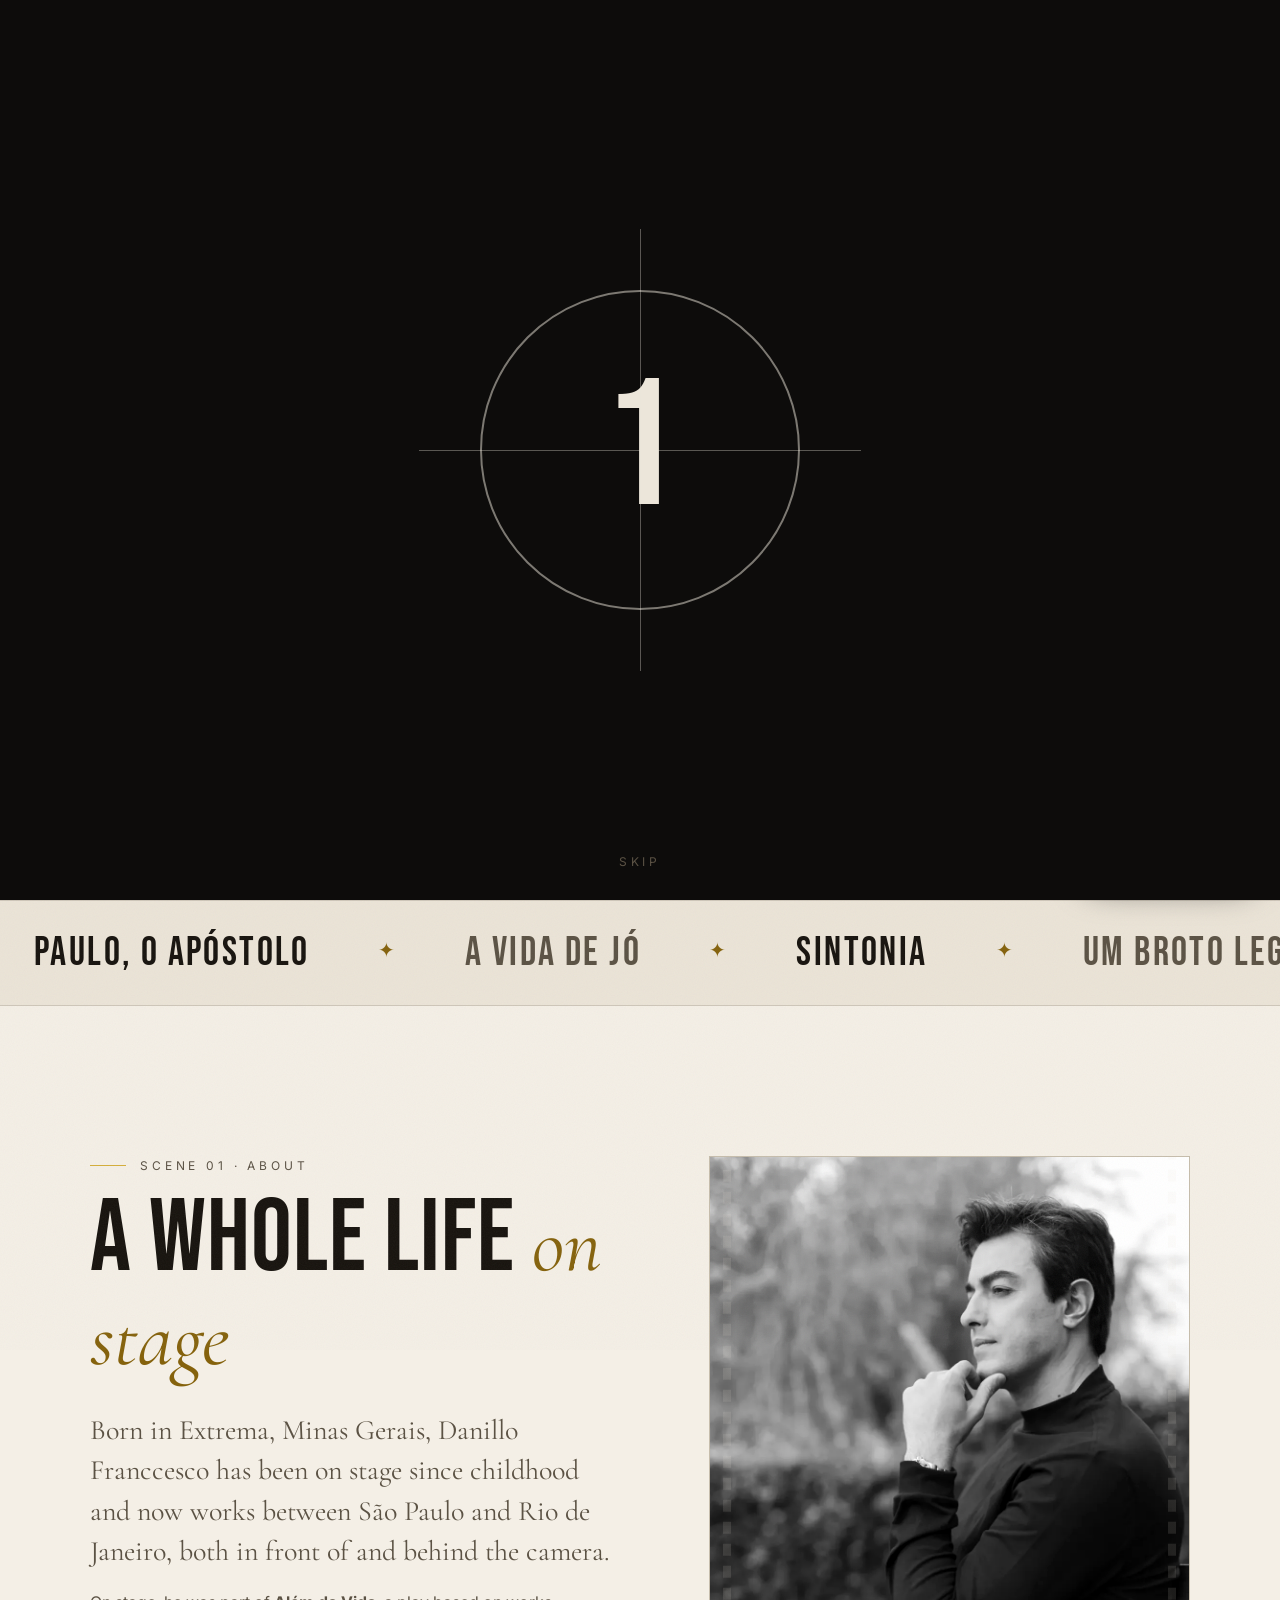
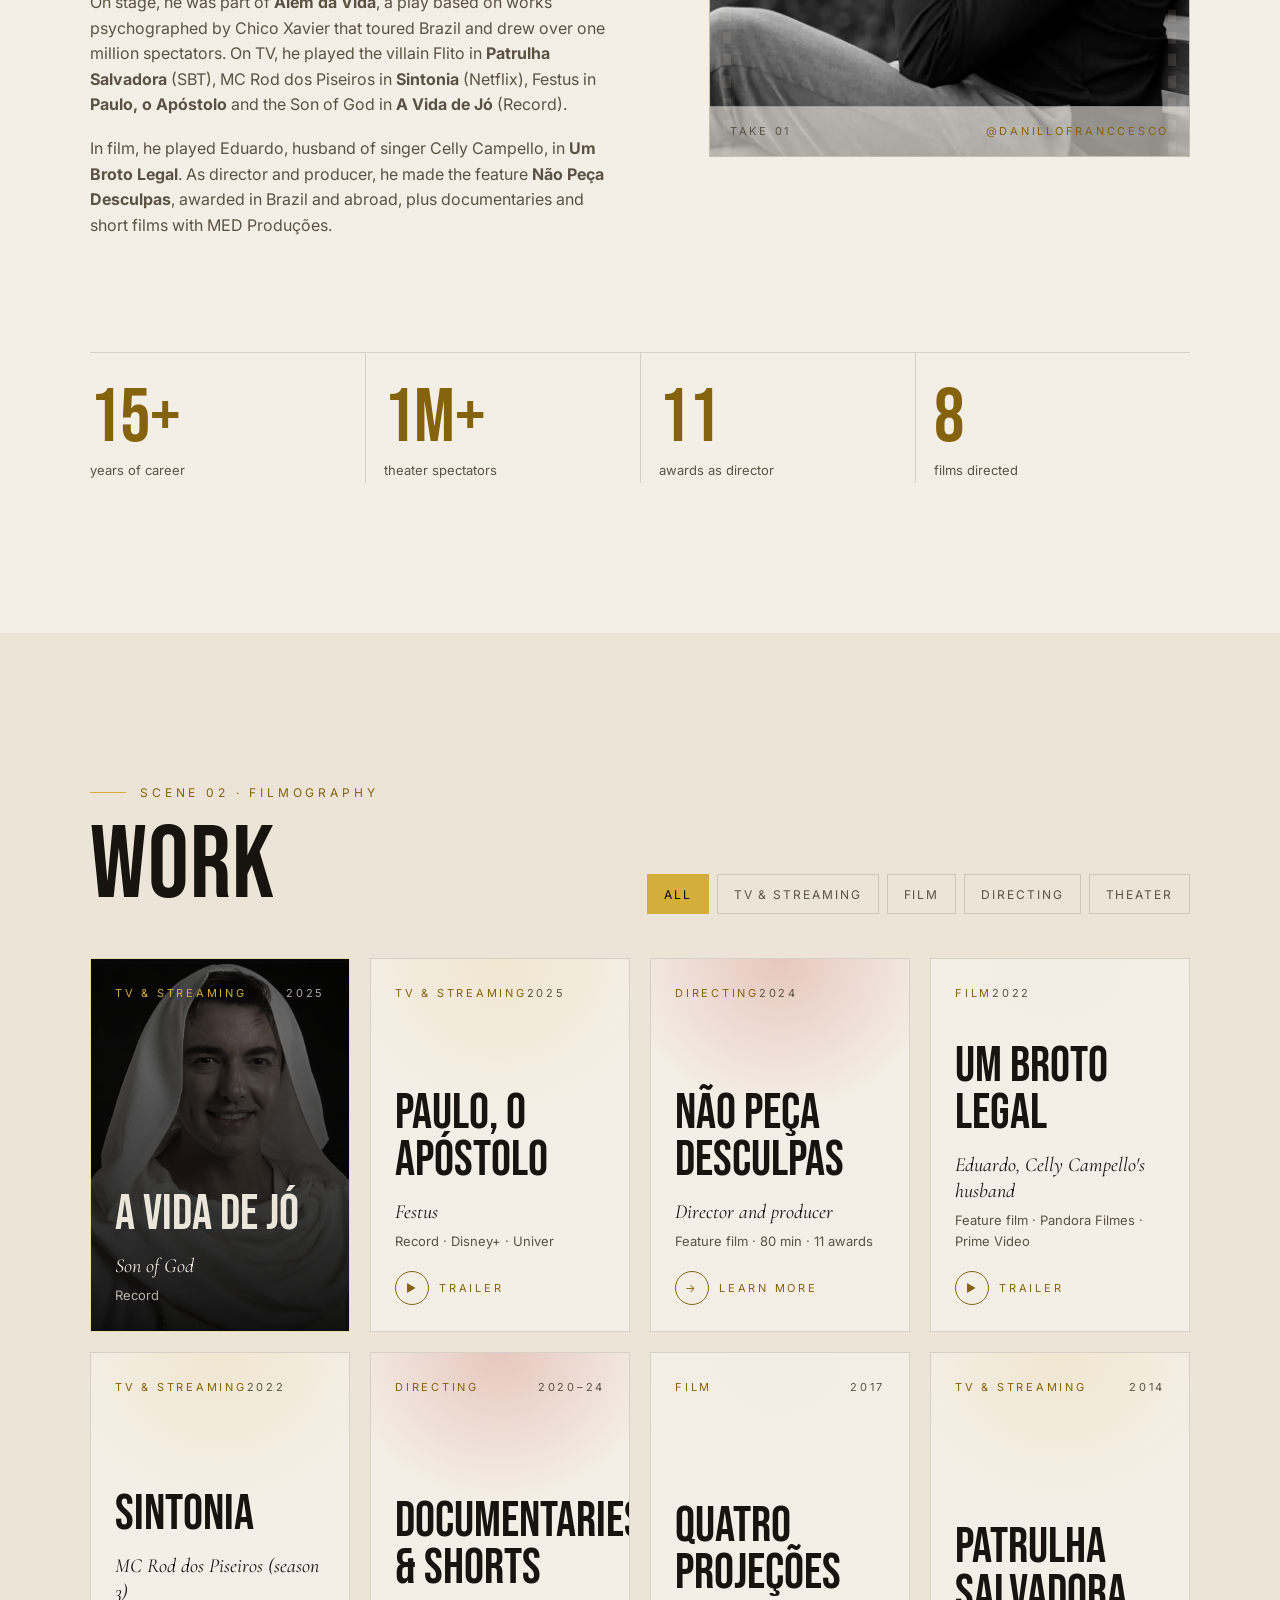
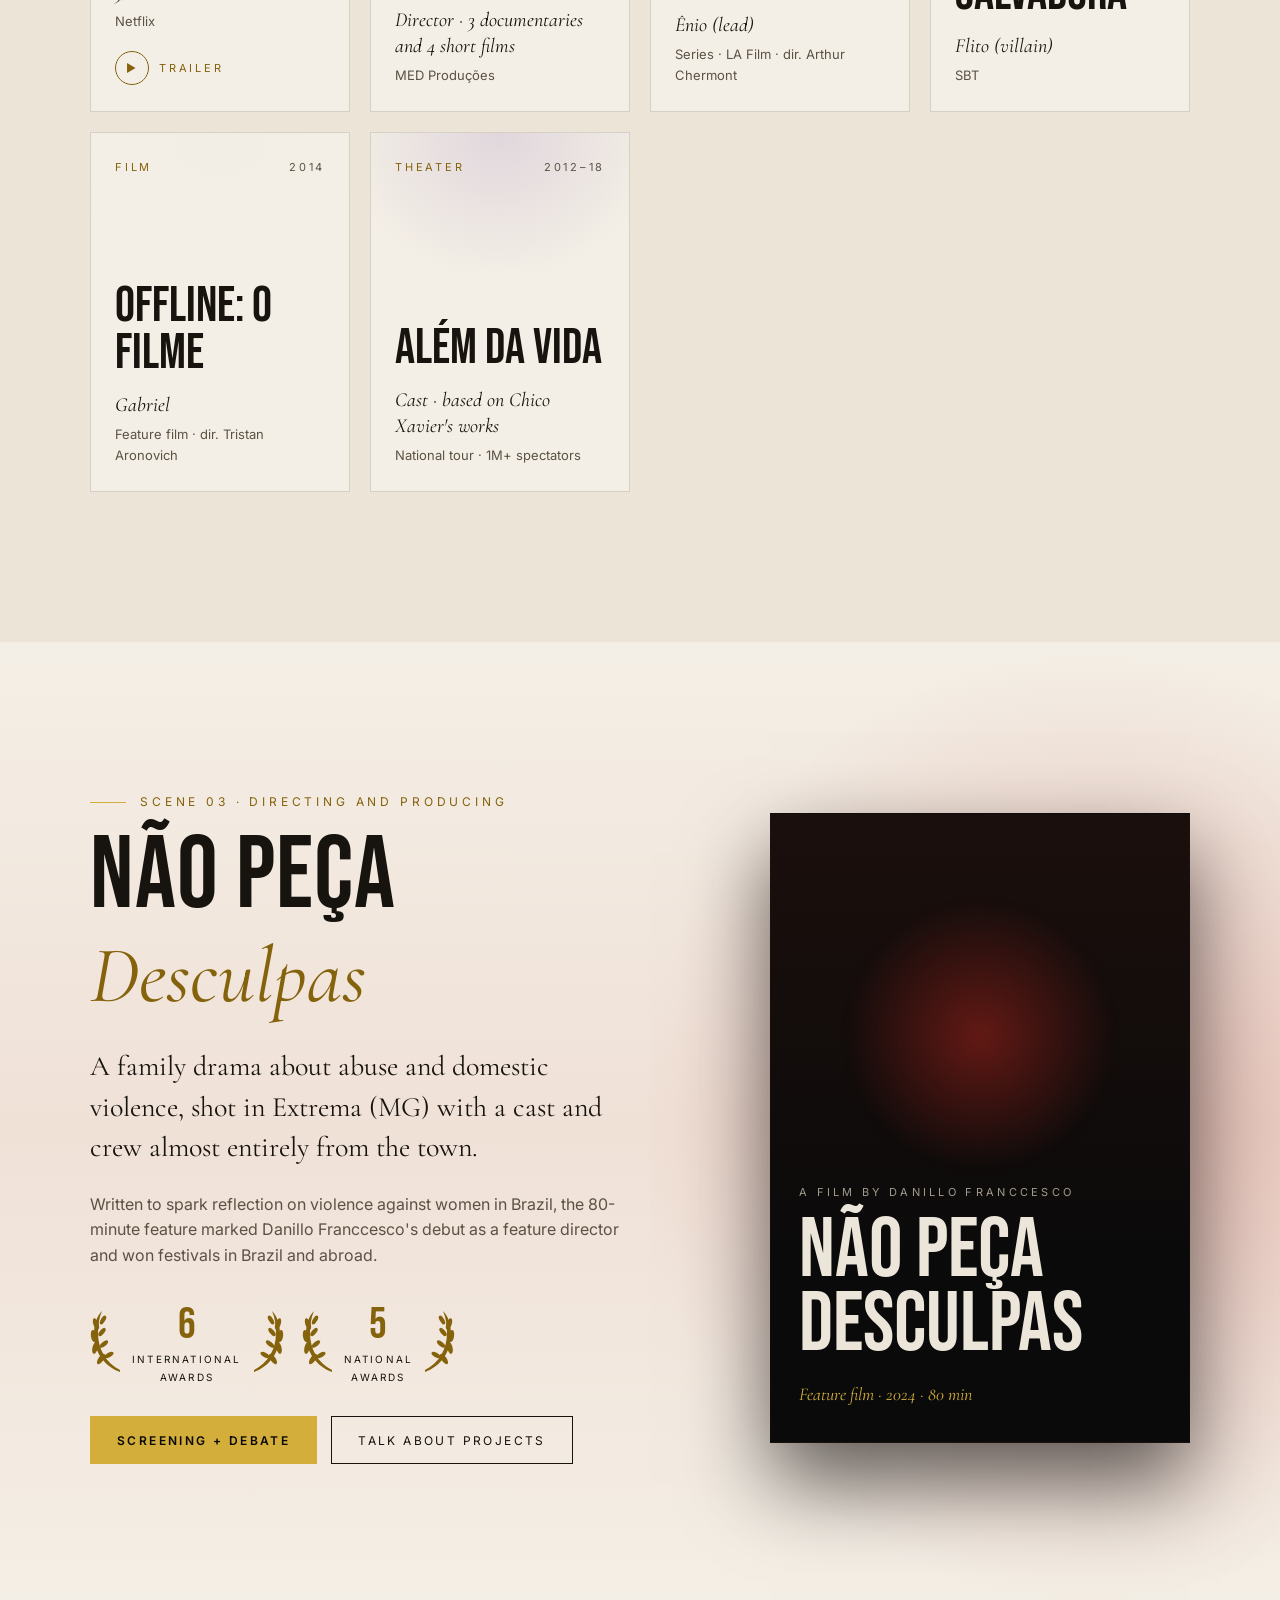
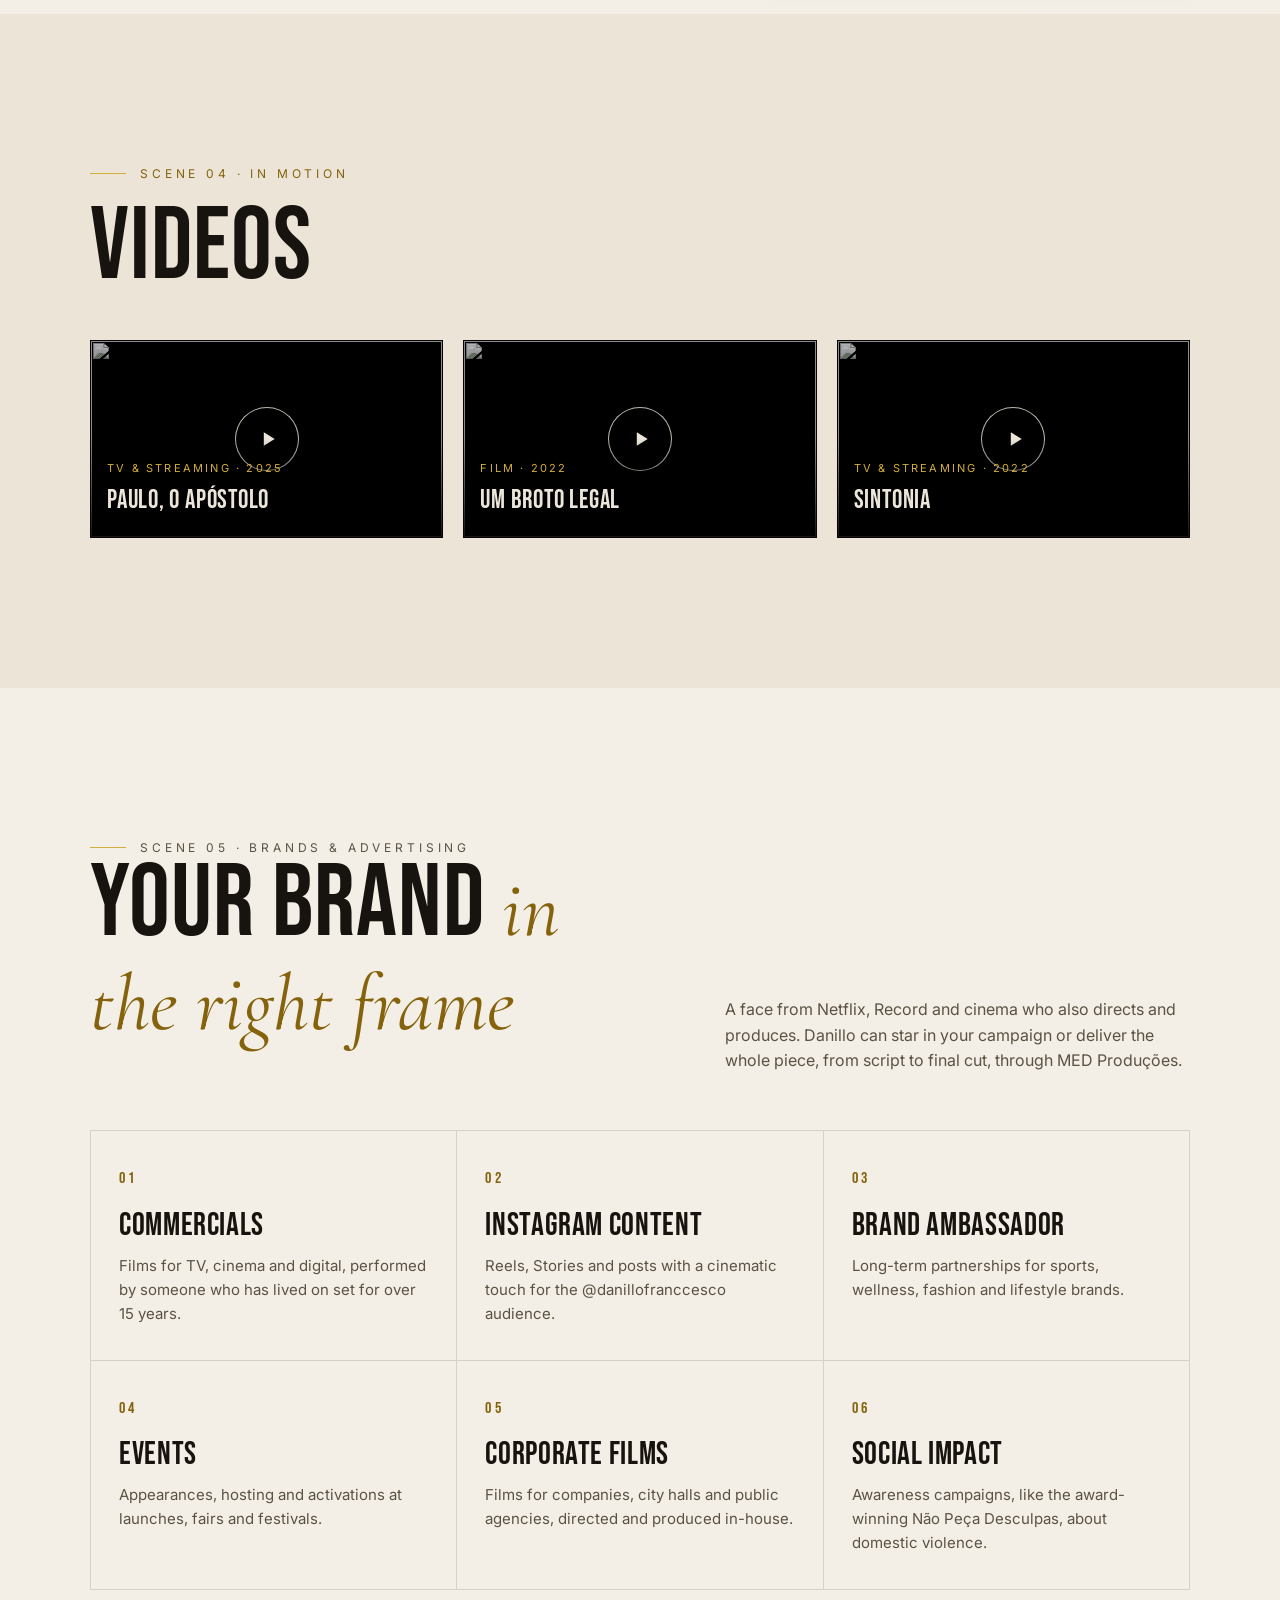
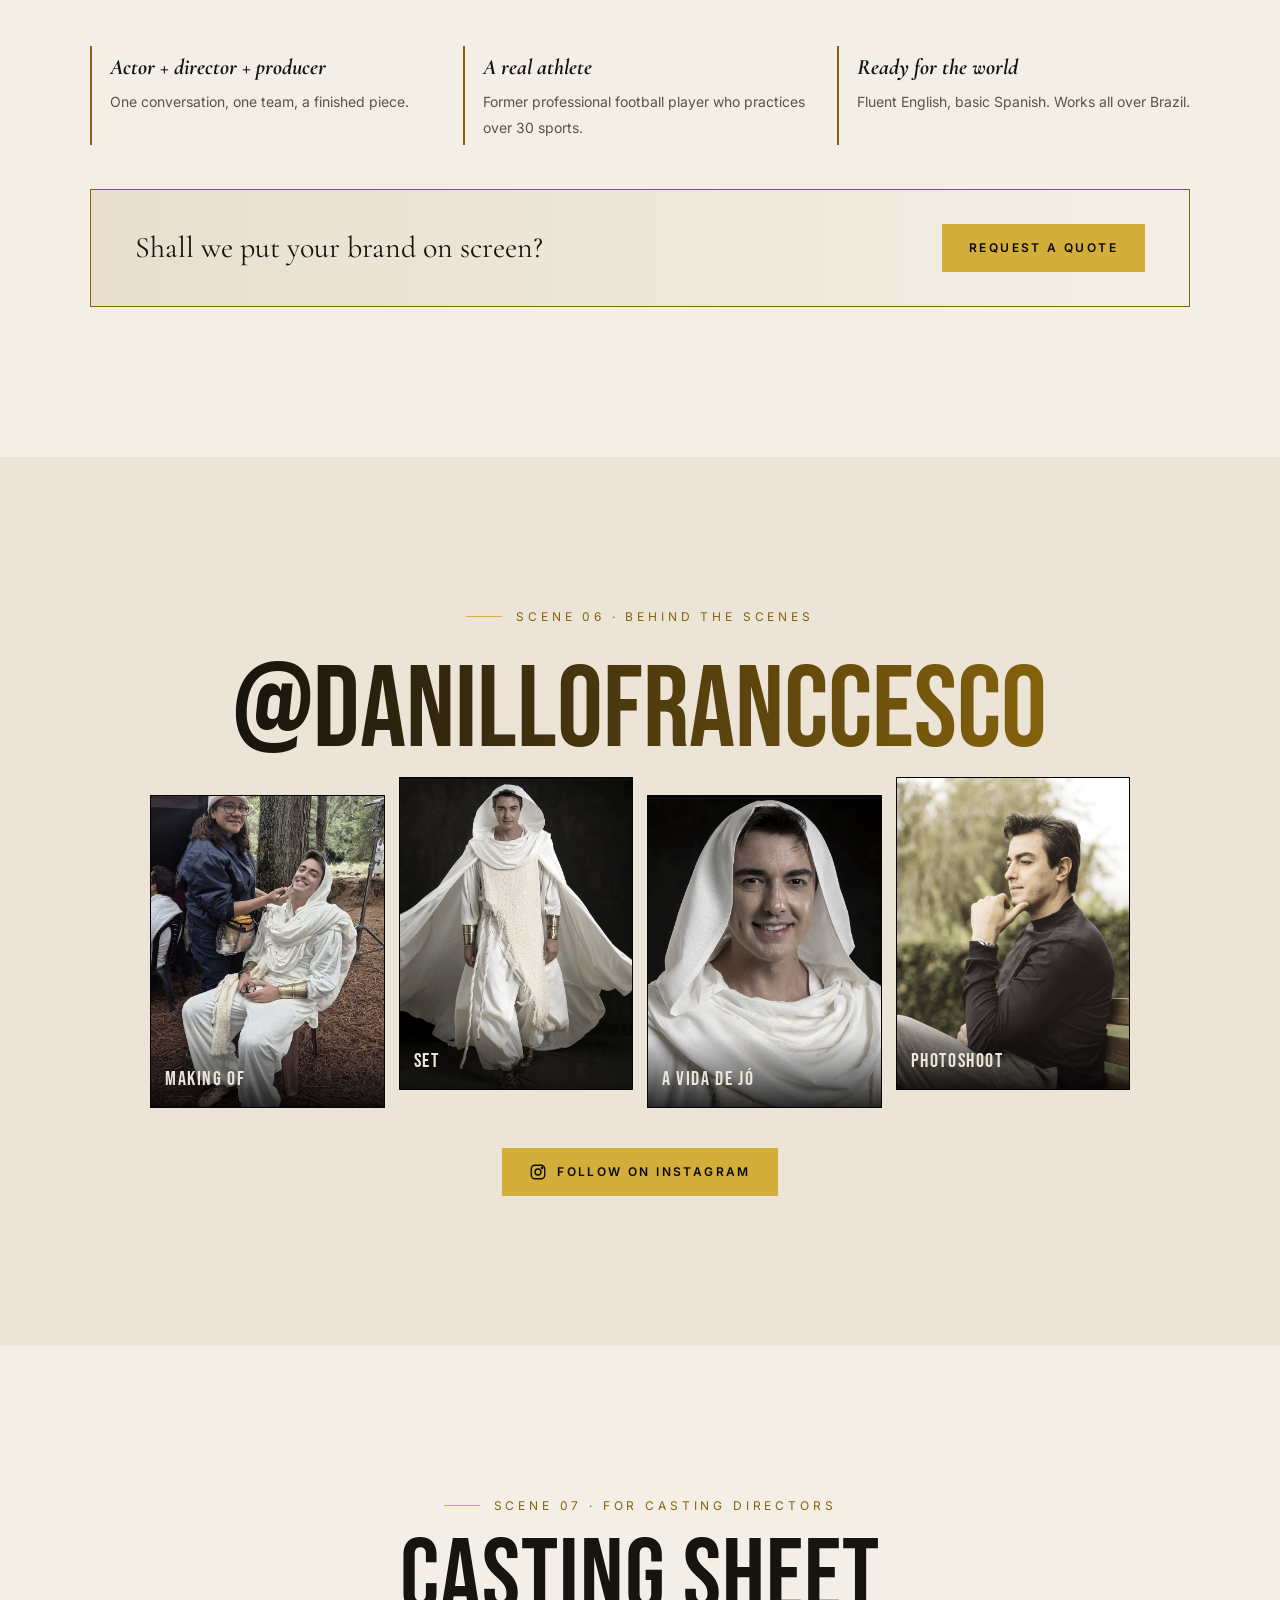
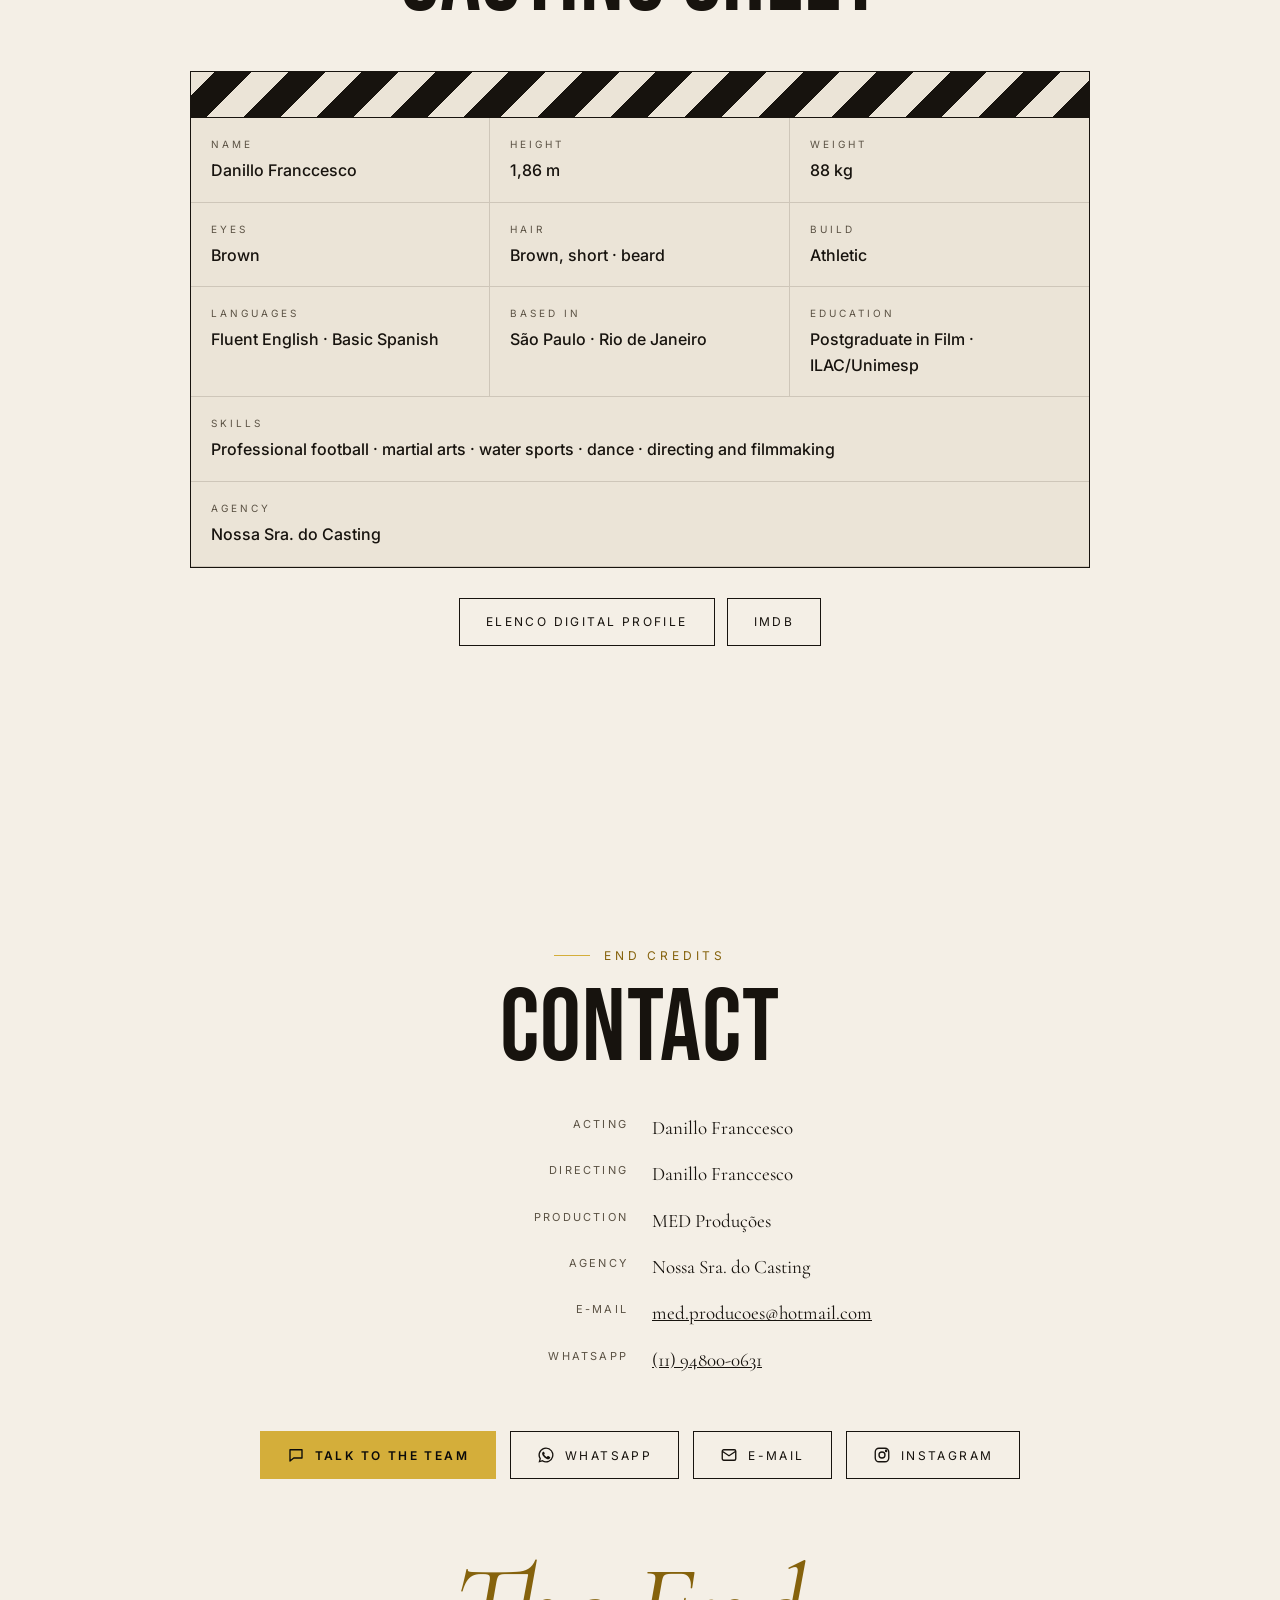
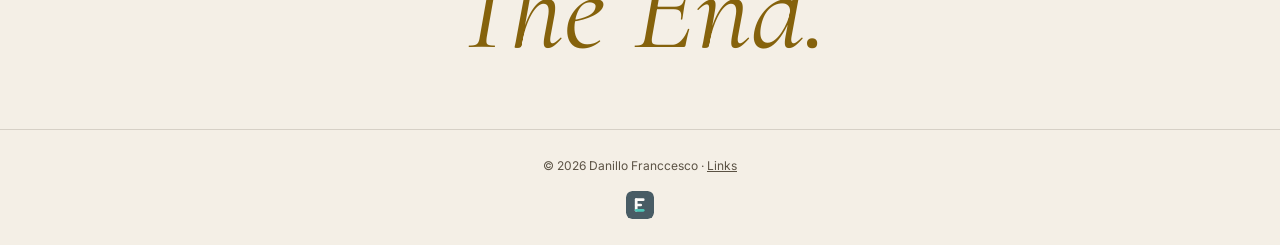
==== commit 302767b5: "Fotos do Danillo no site e contagem de 2 s por número Retrato P&B na seção Sobre, galeria de bastido" ====
--- a/index.html
+++ b/index.html
@@ -134,7 +134,10 @@
           </div>
           <figure class="portrait reveal" style="margin:0">
             <div class="perfs l"></div><div class="perfs r"></div>
-            <span class="portrait-mono" aria-hidden="true">DF</span>
+            <picture>
+              <source srcset="assets/danillo-retrato.webp" type="image/webp">
+              <img class="portrait-img" src="assets/danillo-retrato.jpg" width="1000" height="1293" alt="Retrato de Danillo Franccesco em preto e branco, de perfil" data-i18n-attr="alt:img.portrait" loading="lazy" decoding="async">
+            </picture>
             <figcaption class="portrait-cap"><span>Take 01</span><a href="https://www.instagram.com/danillofranccesco/" target="_blank" rel="noopener">@danillofranccesco</a></figcaption>
           </figure>
         </div>
@@ -251,8 +254,23 @@
       <div class="wrap reveal">
         <p class="kicker" data-i18n="insta.kicker">Cena 06 · Bastidores</p>
         <a class="insta-handle" href="https://www.instagram.com/danillofranccesco/" target="_blank" rel="noopener">@danillofranccesco</a>
-        <div class="insta-frames" aria-hidden="true">
-          <span data-i18n="insta.f1">Set</span><span data-i18n="insta.f2">Reels</span><span data-i18n="insta.f3">Making of</span><span data-i18n="insta.f4">Estreias</span><span data-i18n="insta.f5">Vida</span>
+        <div class="insta-frames">
+          <figure>
+            <img src="assets/bastidores-maquiagem.jpg" width="800" height="1035" alt="Danillo sendo maquiado no set de A Vida de Jó" data-i18n-attr="alt:img.makeup" loading="lazy" decoding="async">
+            <figcaption data-i18n="insta.f3">Making of</figcaption>
+          </figure>
+          <figure>
+            <img src="assets/filho-de-deus-figurino.jpg" width="800" height="1057" alt="Danillo com o figurino de Filho de Deus em A Vida de Jó" data-i18n-attr="alt:img.costume" loading="lazy" decoding="async">
+            <figcaption data-i18n="insta.f1">Set</figcaption>
+          </figure>
+          <figure>
+            <img src="assets/filho-de-deus-close.jpg" width="800" height="1063" alt="Close de Danillo caracterizado como Filho de Deus" data-i18n-attr="alt:img.close" loading="lazy" decoding="async">
+            <figcaption>A Vida de Jó</figcaption>
+          </figure>
+          <figure>
+            <img src="assets/danillo-ensaio.jpg" width="800" height="1035" alt="Danillo Franccesco em ensaio fotográfico ao ar livre" data-i18n-attr="alt:img.shoot" loading="lazy" decoding="async">
+            <figcaption data-i18n="insta.f5">Ensaio</figcaption>
+          </figure>
         </div>
         <a class="btn btn-gold" href="https://www.instagram.com/danillofranccesco/" target="_blank" rel="noopener">
           <svg aria-hidden="true"><use href="#i-insta"/></svg> <span data-i18n="insta.btn">Seguir no Instagram</span>
--- a/css/style.css
+++ b/css/style.css
@@ -114,7 +114,7 @@
 .leader {
   position: fixed; inset: 0; z-index: 300; background: #0d0c0b; color: var(--film-ink);
   display: grid; place-items: center; cursor: pointer;
-  transition: opacity .6s var(--ease), visibility .6s;
+  transition: opacity 1s var(--ease), visibility 1s;
 }
 .leader.done { opacity: 0; visibility: hidden; }
 .leader-ring {
@@ -130,7 +130,7 @@
 .leader-sweep {
   position: absolute; inset: 0; border-radius: 50%;
   background: conic-gradient(rgba(236,230,218,.18) 0deg, transparent 0deg);
-  animation: sweep .7s linear infinite;
+  animation: sweep 2s linear infinite;
 }
 @keyframes sweep {
   from { background: conic-gradient(rgba(236,230,218,.18) 0deg, transparent 0deg); }
@@ -278,13 +278,19 @@
 .hero-tag {
   font-size: 12px; letter-spacing: .4em; text-transform: uppercase; color: var(--muted); margin: 0 0 20px;
 }
+/* Título de cartaz: "Danillo" cursivo dourado sobre "FRANCCESCO" em caixa alta cheia */
 .hero-name {
-  font-family: var(--display); font-weight: 400; margin: 0; line-height: .82;
-  font-size: clamp(76px, 17vw, 250px); letter-spacing: -.005em;
+  font-family: var(--display); font-weight: 400; margin: 0; line-height: .88;
+  font-size: clamp(64px, 11.5vw, 156px); letter-spacing: .015em;
 }
 .hero-name span { display: block; overflow: hidden; }
 .hero-name span > i { display: block; font-style: normal; transform: translateY(105%); transition: transform 1.2s var(--ease); }
-.hero-name span:nth-child(2) > i { transition-delay: .12s; color: transparent; -webkit-text-stroke: 1.5px var(--text); }
+.hero-name span:nth-child(1) { padding-bottom: .06em; }
+.hero-name span:nth-child(1) > i {
+  font-family: var(--serif); font-style: italic; font-weight: 400; text-transform: none;
+  font-size: .56em; line-height: 1; letter-spacing: 0; color: var(--gold); margin-left: .04em;
+}
+.hero-name span:nth-child(2) > i { transition-delay: .12s; }
 .loaded .hero-name span > i { transform: none; }
 .hero-roles {
   display: flex; flex-wrap: wrap; gap: 10px 26px; margin: 30px 0 34px; padding: 0; list-style: none;
@@ -318,18 +324,22 @@
   position: relative; aspect-ratio: 4 / 5; background: var(--bg-3);
   border: 1px solid var(--line); overflow: hidden; display: grid; place-items: center;
 }
+.portrait-img {
+  position: absolute; inset: 0; width: 100%; height: 100%; object-fit: cover; object-position: 60% 30%;
+  filter: contrast(1.05);
+}
 .portrait-mono {
   font-family: var(--display); font-size: clamp(120px, 20vw, 240px); line-height: 1;
   color: transparent; -webkit-text-stroke: 1px rgba(212,174,58,.6);
 }
 .portrait-cap {
-  position: absolute; left: 0; right: 0; bottom: 0; padding: 16px 20px;
+  position: absolute; left: 0; right: 0; bottom: 0; z-index: 1; padding: 16px 20px;
   display: flex; justify-content: space-between; font-size: 11px; letter-spacing: .25em; text-transform: uppercase;
   color: var(--muted); border-top: 1px solid var(--line); background: rgba(var(--bg-rgb),.6);
 }
 .portrait-cap a { color: var(--gold); text-decoration: none; }
 .perfs {
-  position: absolute; top: 0; bottom: 0; width: 18px;
+  position: absolute; top: 0; bottom: 0; width: 18px; z-index: 1;
   background: repeating-linear-gradient(180deg, transparent 0 10px, rgba(236,230,218,.12) 10px 22px);
   background-size: 8px 22px; background-repeat: repeat-y; background-position: center;
 }
@@ -387,6 +397,17 @@
 }
 .card:hover .card-play i { background: var(--gold-fill); color: #000; }
 .card.hide { display: none; }
+.card.has-img { color: var(--film-ink); border-color: rgba(212,174,58,.35); }
+.card.has-img .card-outlet, .card.has-img .card-top { color: rgba(236,230,218,.75); }
+.card.has-img .card-type { color: var(--gold-fill); }
+.card-bg {
+  position: absolute !important; inset: 0; z-index: 0 !important; width: 100%; height: 100%;
+  object-fit: cover; object-position: 50% 15%; filter: grayscale(.4) brightness(.55);
+  transition: transform 1.2s var(--ease), filter .6s;
+}
+.card.has-img::before { z-index: 1; background: linear-gradient(180deg, rgba(0,0,0,.15) 20%, rgba(0,0,0,.85) 100%); opacity: 1; }
+.card.has-img:hover .card-bg { transform: scale(1.05); filter: grayscale(0) brightness(.6); }
+.card.has-img > *:not(.card-bg) { z-index: 2; }
 
 /* ---------- Destaque ---------- */
 .feature { overflow: hidden; }
@@ -482,18 +503,25 @@
   animation: shine 6s linear infinite;
 }
 @keyframes shine { to { background-position: -200% 0; } }
-.insta-frames { display: flex; justify-content: center; gap: 12px; margin: 0 auto 36px; max-width: 760px; }
-.insta-frames span {
-  flex: 1; aspect-ratio: 9 / 16; border: 1px solid var(--line); background: var(--bg);
-  display: grid; place-items: center; font-family: var(--display); font-size: 22px; color: var(--muted);
-  letter-spacing: .1em; position: relative; overflow: hidden;
-}
-.insta-frames span::after {
-  content: ""; position: absolute; inset: 0;
-  background: radial-gradient(ellipse at 50% 30%, var(--gold-soft), transparent 70%);
-}
-.insta-frames span:nth-child(2) { transform: translateY(-14px); }
-.insta-frames span:nth-child(4) { transform: translateY(-14px); }
+.insta-frames {
+  display: grid; grid-template-columns: repeat(4, 1fr); gap: 14px;
+  max-width: 980px; margin: 0 auto 40px; text-align: left;
+}
+.insta-frames figure {
+  position: relative; margin: 0; aspect-ratio: 3 / 4; overflow: hidden;
+  border: 1px solid var(--line); background: #000;
+}
+.insta-frames figure:nth-child(even) { transform: translateY(-18px); }
+.insta-frames img {
+  width: 100%; height: 100%; object-fit: cover; object-position: 50% 20%;
+  filter: grayscale(.35) contrast(1.05); transition: filter .6s, transform 1.2s var(--ease);
+}
+.insta-frames figure:hover img { filter: none; transform: scale(1.04); }
+.insta-frames figcaption {
+  position: absolute; left: 0; right: 0; bottom: 0; padding: 26px 14px 12px;
+  background: linear-gradient(transparent, rgba(0,0,0,.8)); color: var(--film-ink);
+  font-family: var(--display); font-size: 20px; letter-spacing: .08em;
+}
 
 /* ---------- Casting (claquete) ---------- */
 .slate { max-width: 900px; margin: 44px auto 0; border: 1px solid var(--text); background: var(--bg-2); }
@@ -671,7 +699,7 @@
   .slate-cell.wide { grid-column: span 2; }
   .credit { grid-template-columns: 1fr; gap: 2px; text-align: center; }
   .credit dt, .credit dd { text-align: center; }
-  .insta-frames span:nth-child(n+4) { display: none; }
+  .insta-frames { grid-template-columns: 1fr 1fr; gap: 10px; }
   .chat { right: 12px; bottom: 12px; }
   .chat-fab { right: 14px; bottom: 14px; }
   .chat-fab .fab-label { display: none; }
@@ -694,6 +722,7 @@
   border: 1px solid var(--gold); display: grid; place-items: center; position: relative;
   font-family: var(--display); font-size: 46px; color: var(--gold);
 }
+.bio-mono img { width: 100%; height: 100%; border-radius: 50%; object-fit: cover; }
 .bio-mono::after { content: ""; position: absolute; inset: -8px; border-radius: 50%; border: 1px dashed rgba(212,174,58,.35); animation: spin 30s linear infinite; }
 @keyframes spin { to { transform: rotate(360deg); } }
 .bio h1 { font-family: var(--display); font-weight: 400; font-size: 48px; line-height: 1; margin: 0 0 8px; letter-spacing: .03em; }
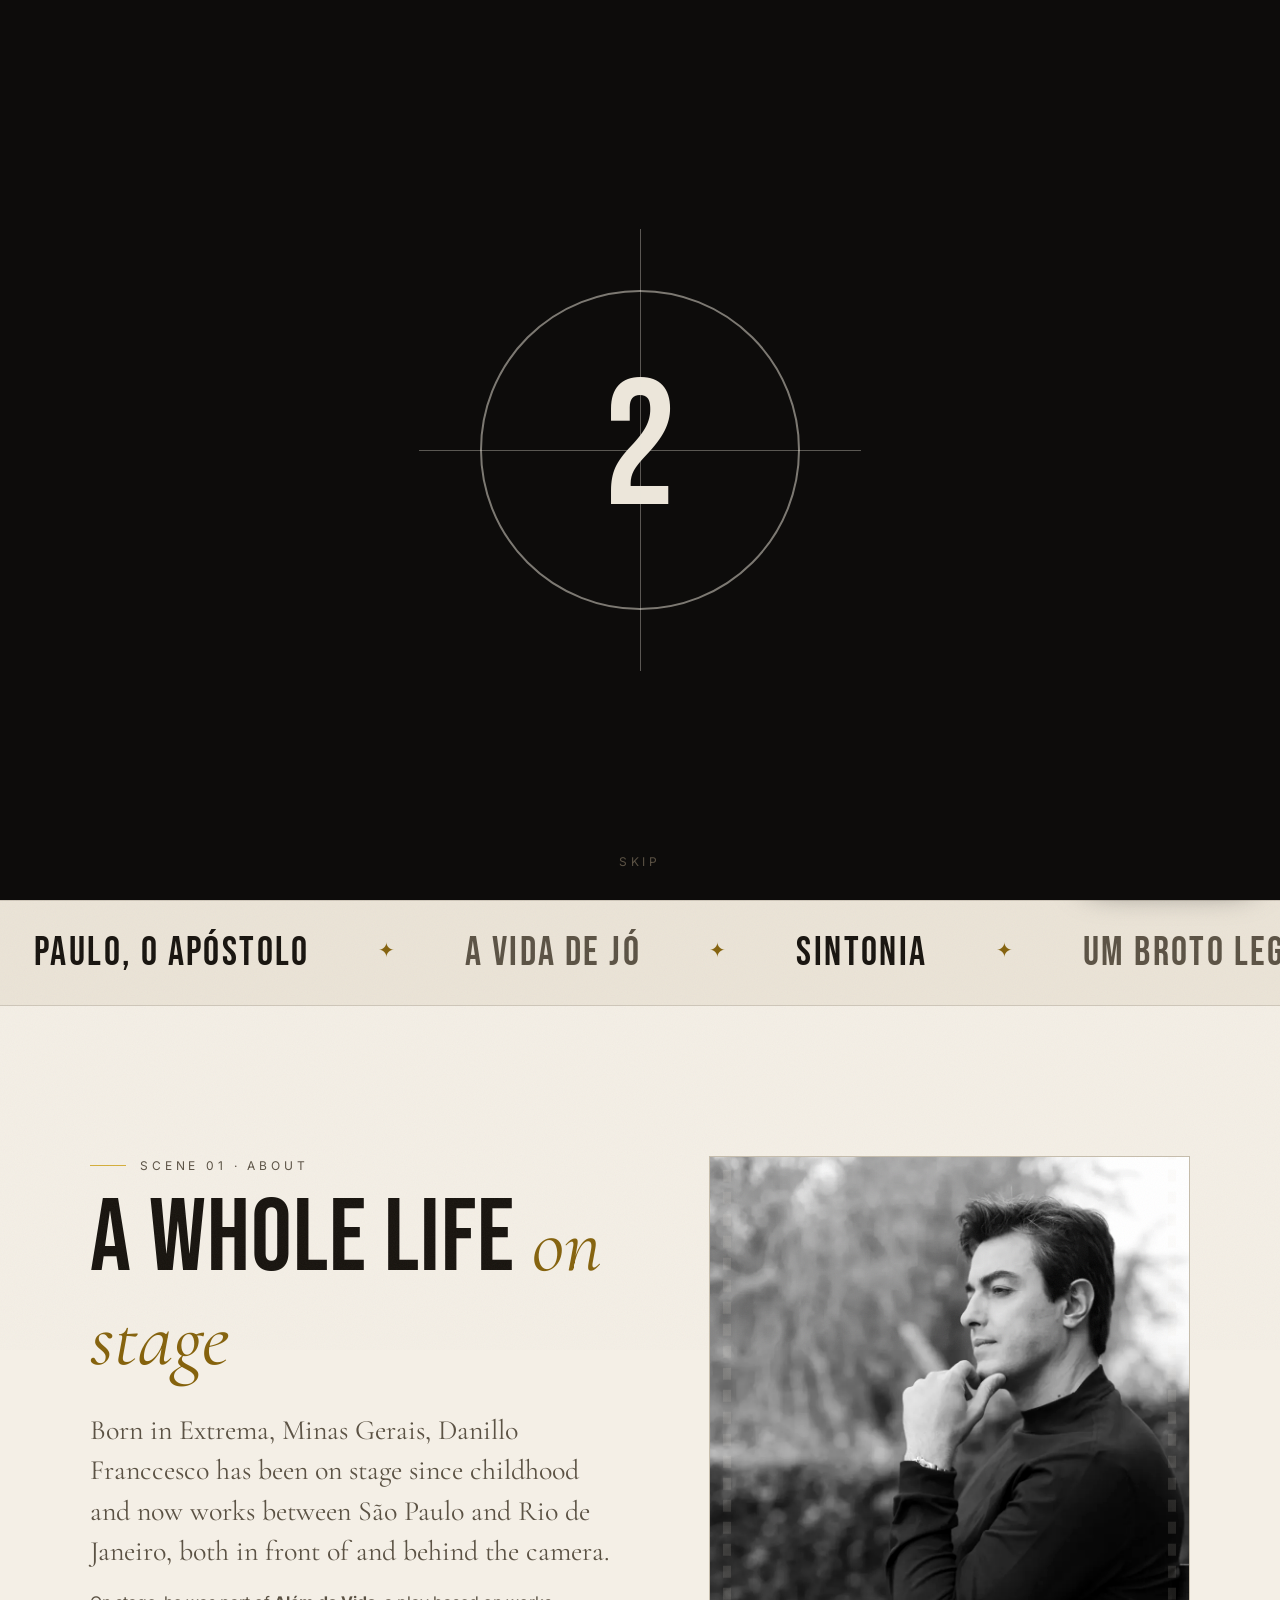
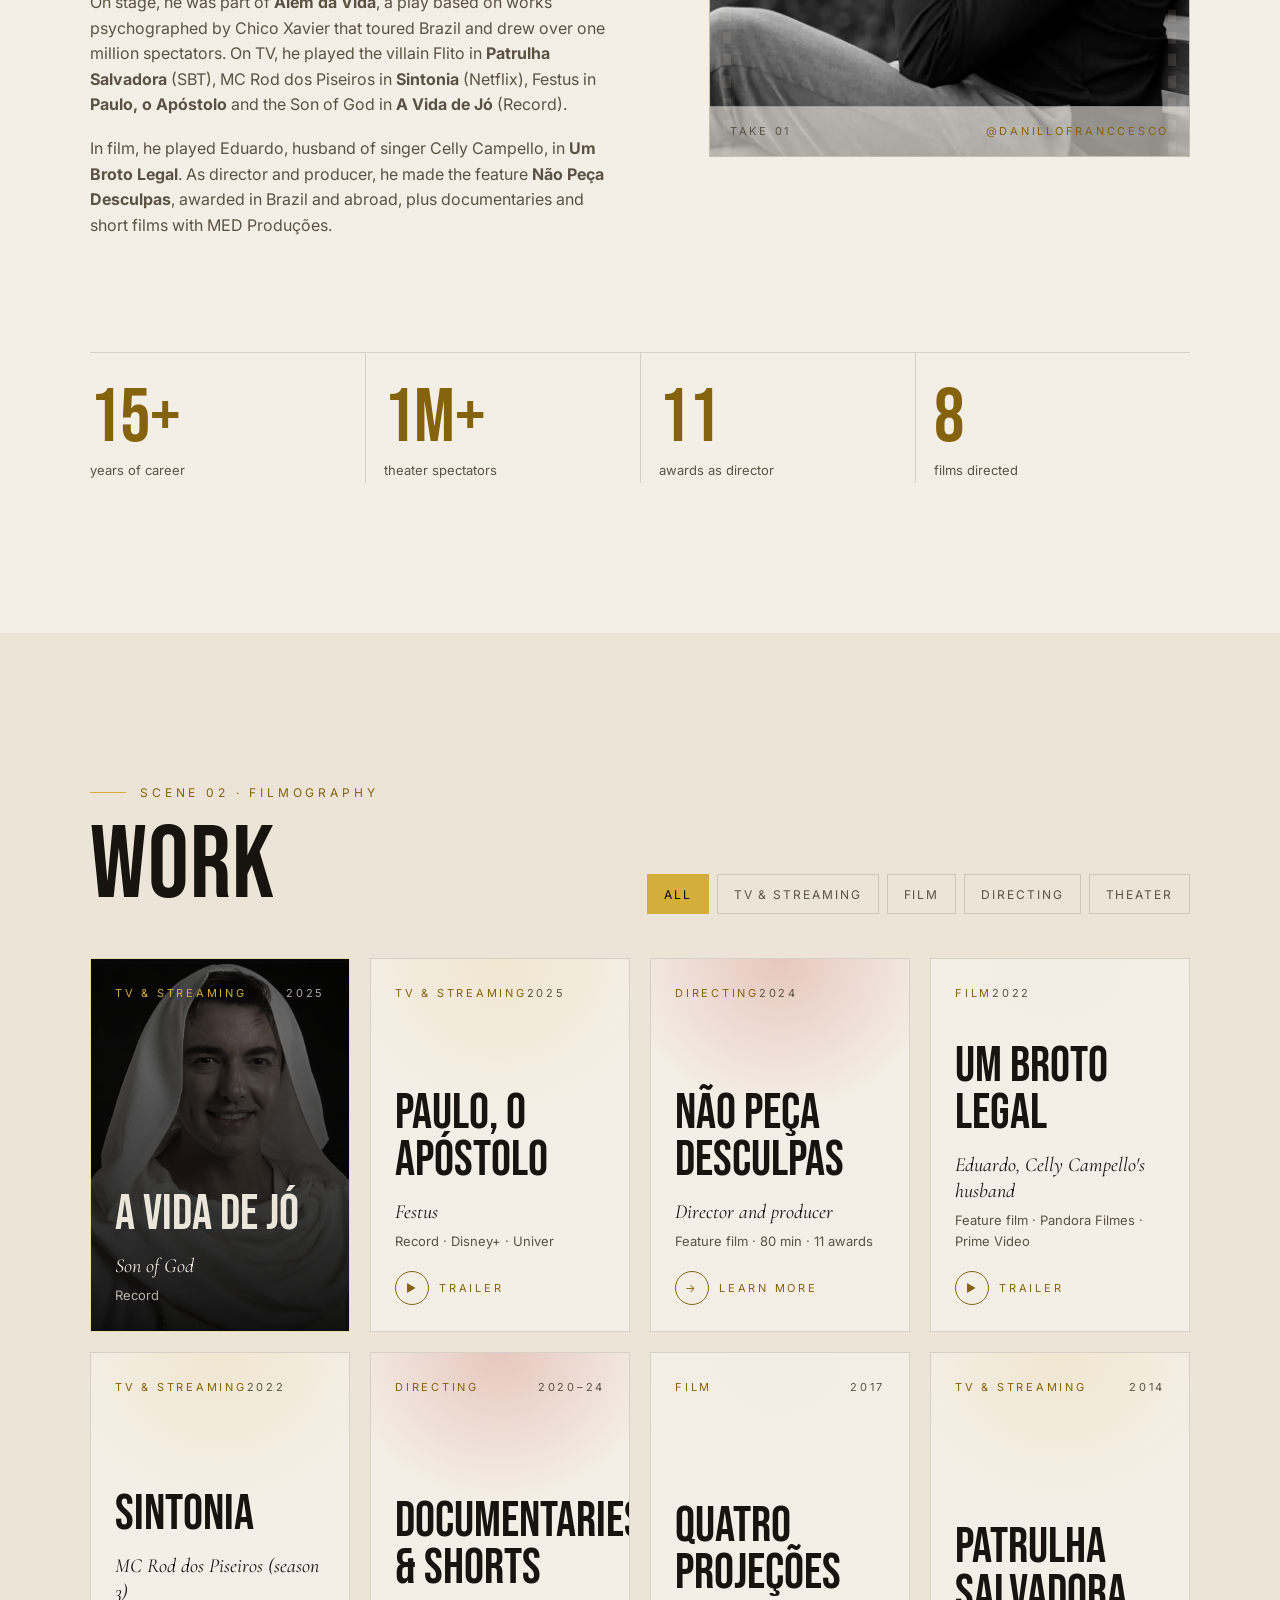
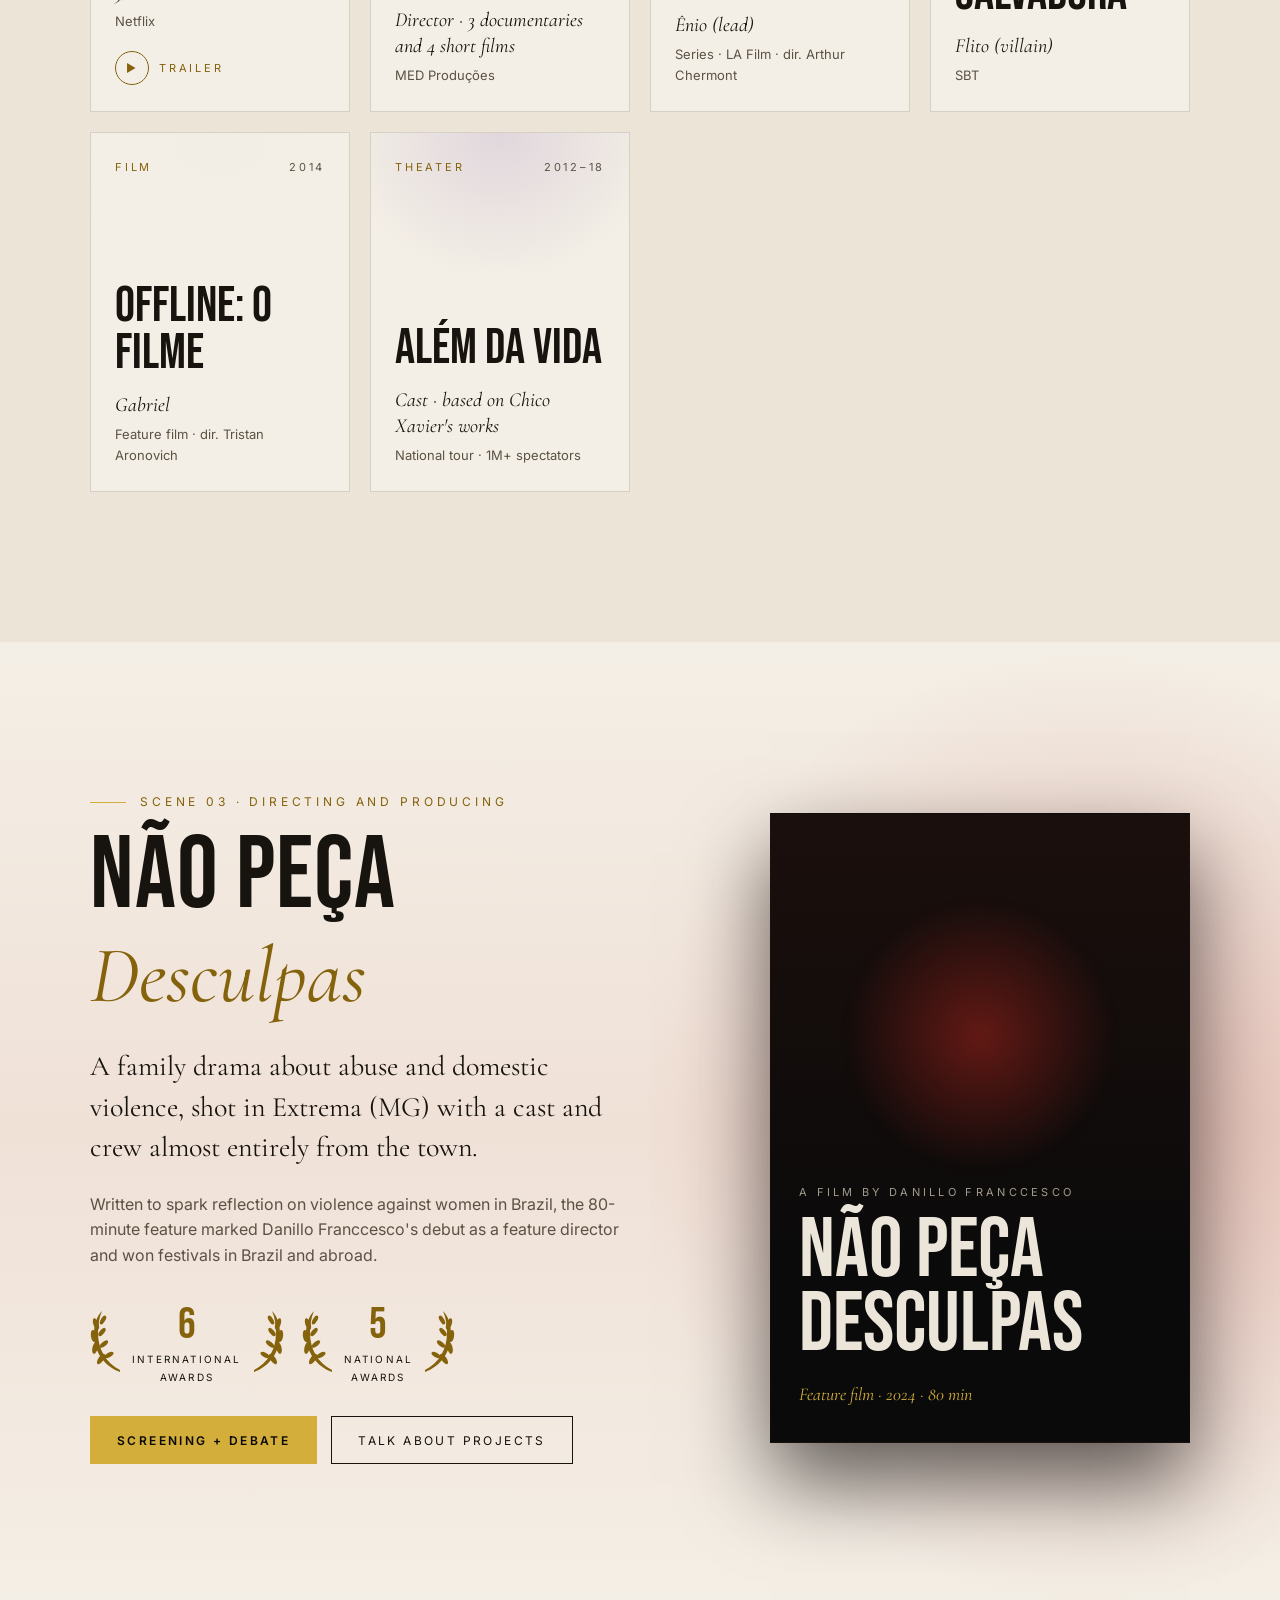
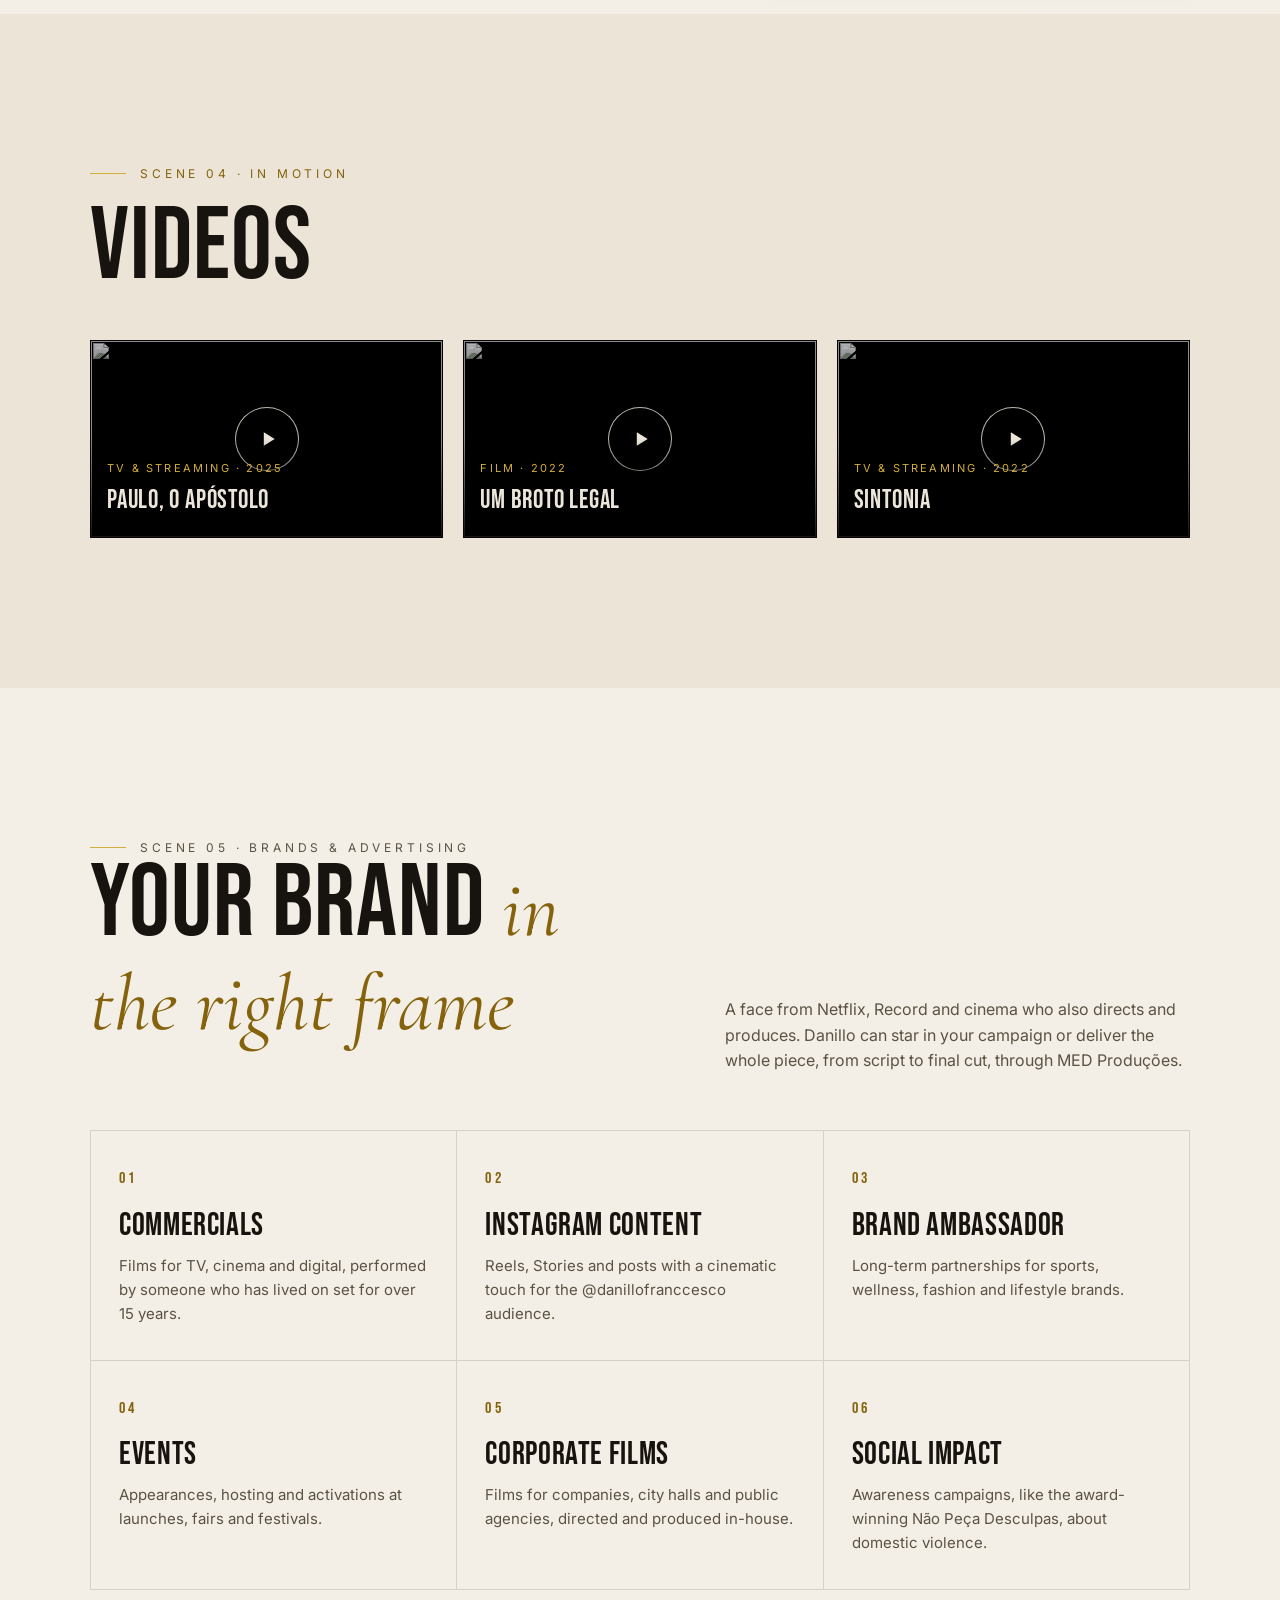
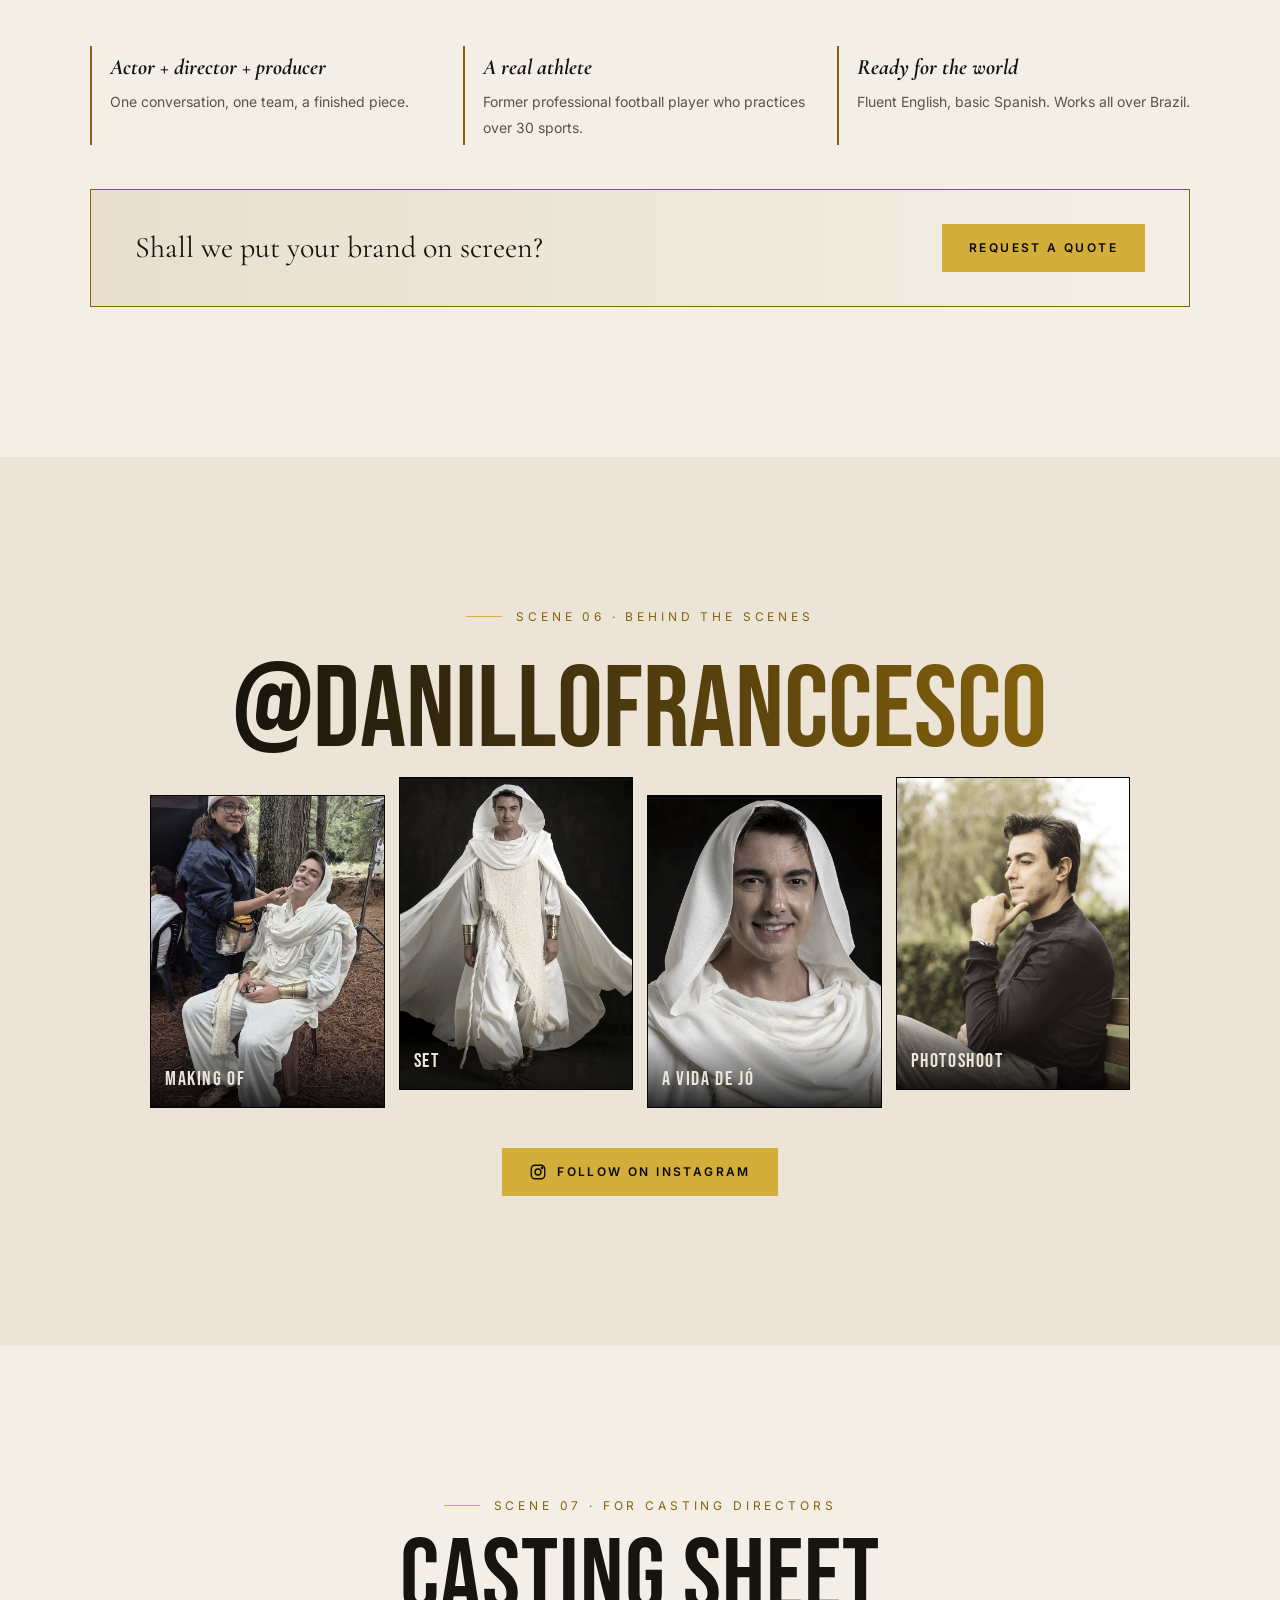
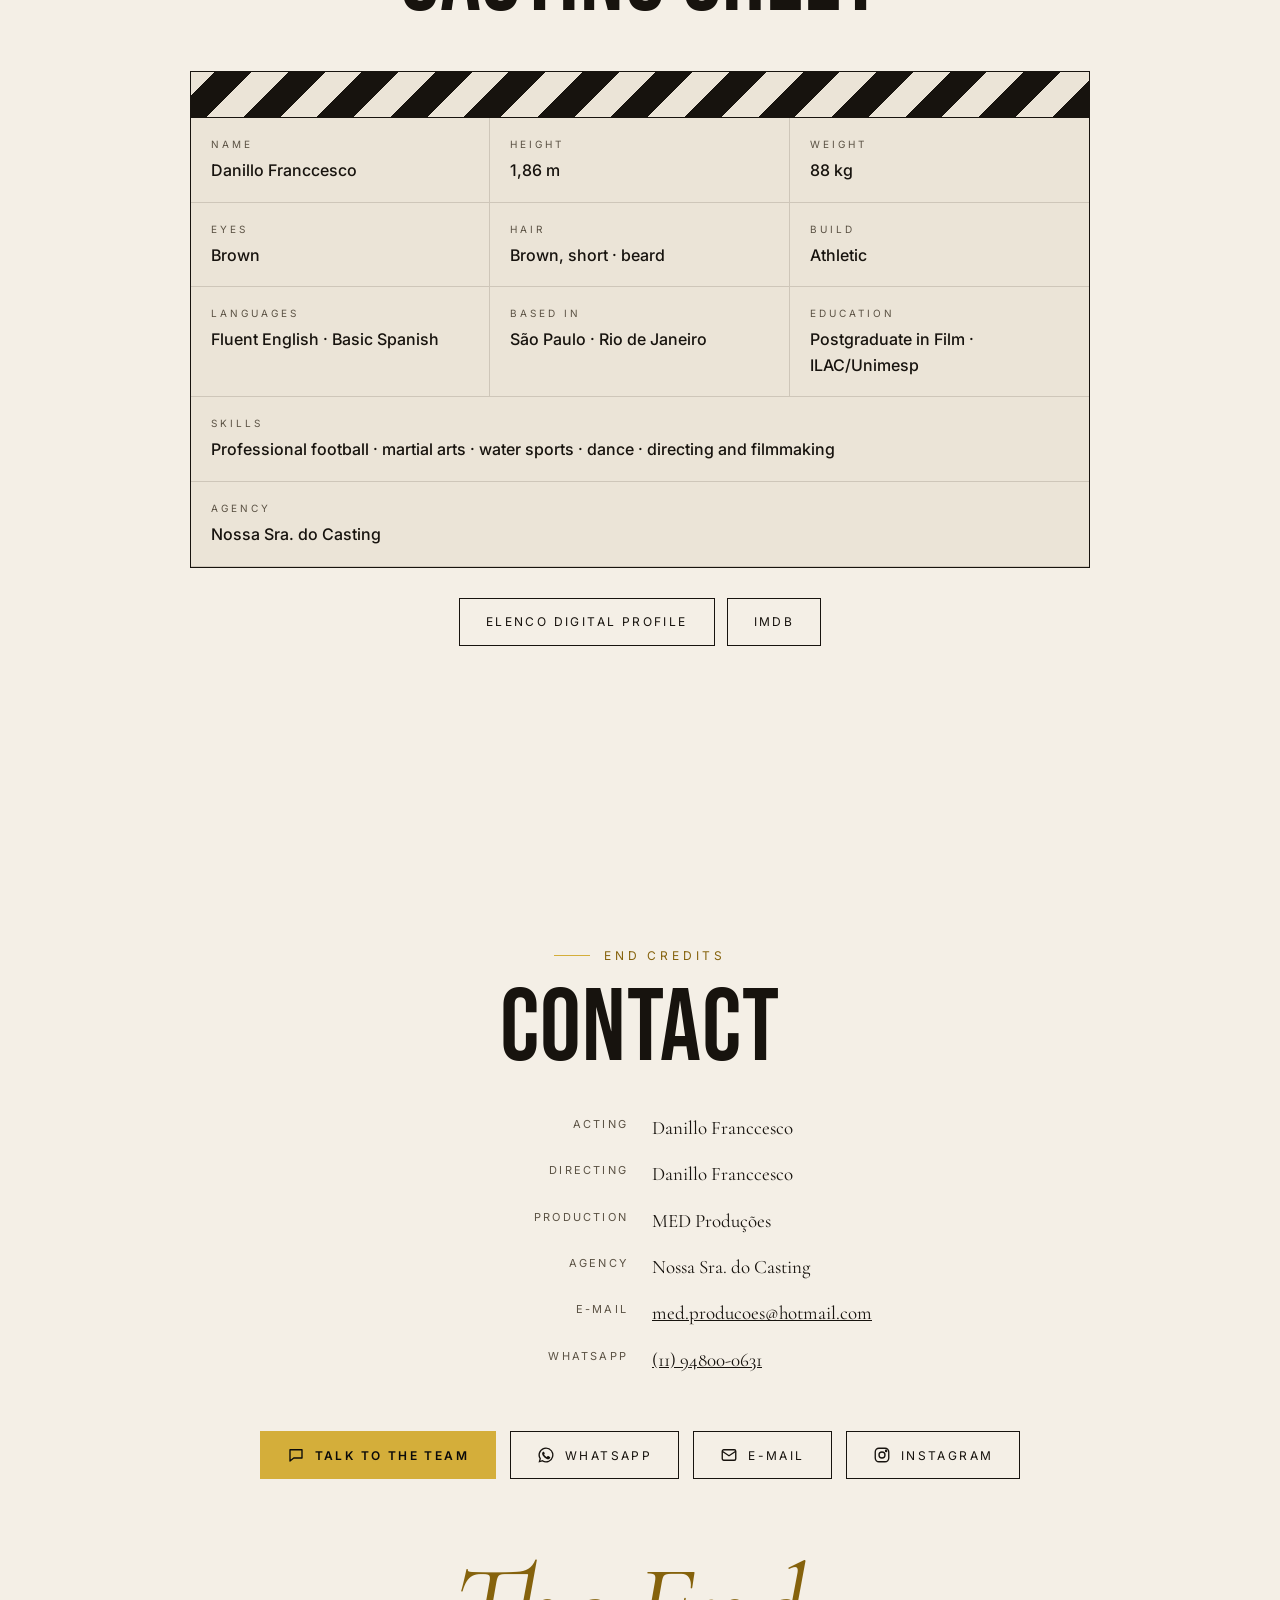
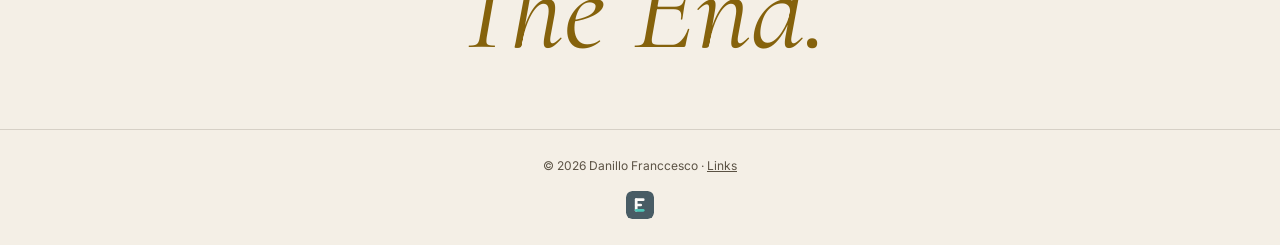
==== commit 2cc8173b: "Endereços absolutos para a prévia de compartilhamento Co-Authored-By: Claude Opus 5.5 <noreply@anthr" ====
--- a/index.html
+++ b/index.html
@@ -7,7 +7,8 @@
   <meta name="description" content="Danillo Franccesco: ator, diretor e produtor. Paulo, o Apóstolo, A Vida de Jó (Record), Sintonia (Netflix), Um Broto Legal e o longa premiado Não Peça Desculpas. Publicidade, projetos e contato.">
   <meta name="theme-color" content="#0a0a0a" media="(prefers-color-scheme: dark)">
   <meta name="theme-color" content="#f4efe6" media="(prefers-color-scheme: light)">
-  <link rel="canonical" href="/">
+  <link rel="canonical" href="https://l2mlucas-ora.github.io/danillo-franccesco/">
+  <meta property="og:url" content="https://l2mlucas-ora.github.io/danillo-franccesco/">
   <link rel="icon" href="assets/favicon.svg" type="image/svg+xml">
 
   <meta property="og:type" content="profile">
@@ -16,7 +17,9 @@
   <meta property="og:locale:alternate" content="es_ES">
   <meta property="og:title" content="Danillo Franccesco · Ator, Diretor e Produtor">
   <meta property="og:description" content="Netflix, Record, SBT e cinema. Diretor do longa premiado Não Peça Desculpas. Publicidade e projetos audiovisuais.">
-  <meta property="og:image" content="assets/og.png">
+  <meta property="og:image" content="https://l2mlucas-ora.github.io/danillo-franccesco/assets/og.png">
+  <meta property="og:image:width" content="1200">
+  <meta property="og:image:height" content="630">
   <meta name="twitter:card" content="summary_large_image">
 
   <!-- Aplica o tema salvo antes de pintar a tela (evita piscar) -->
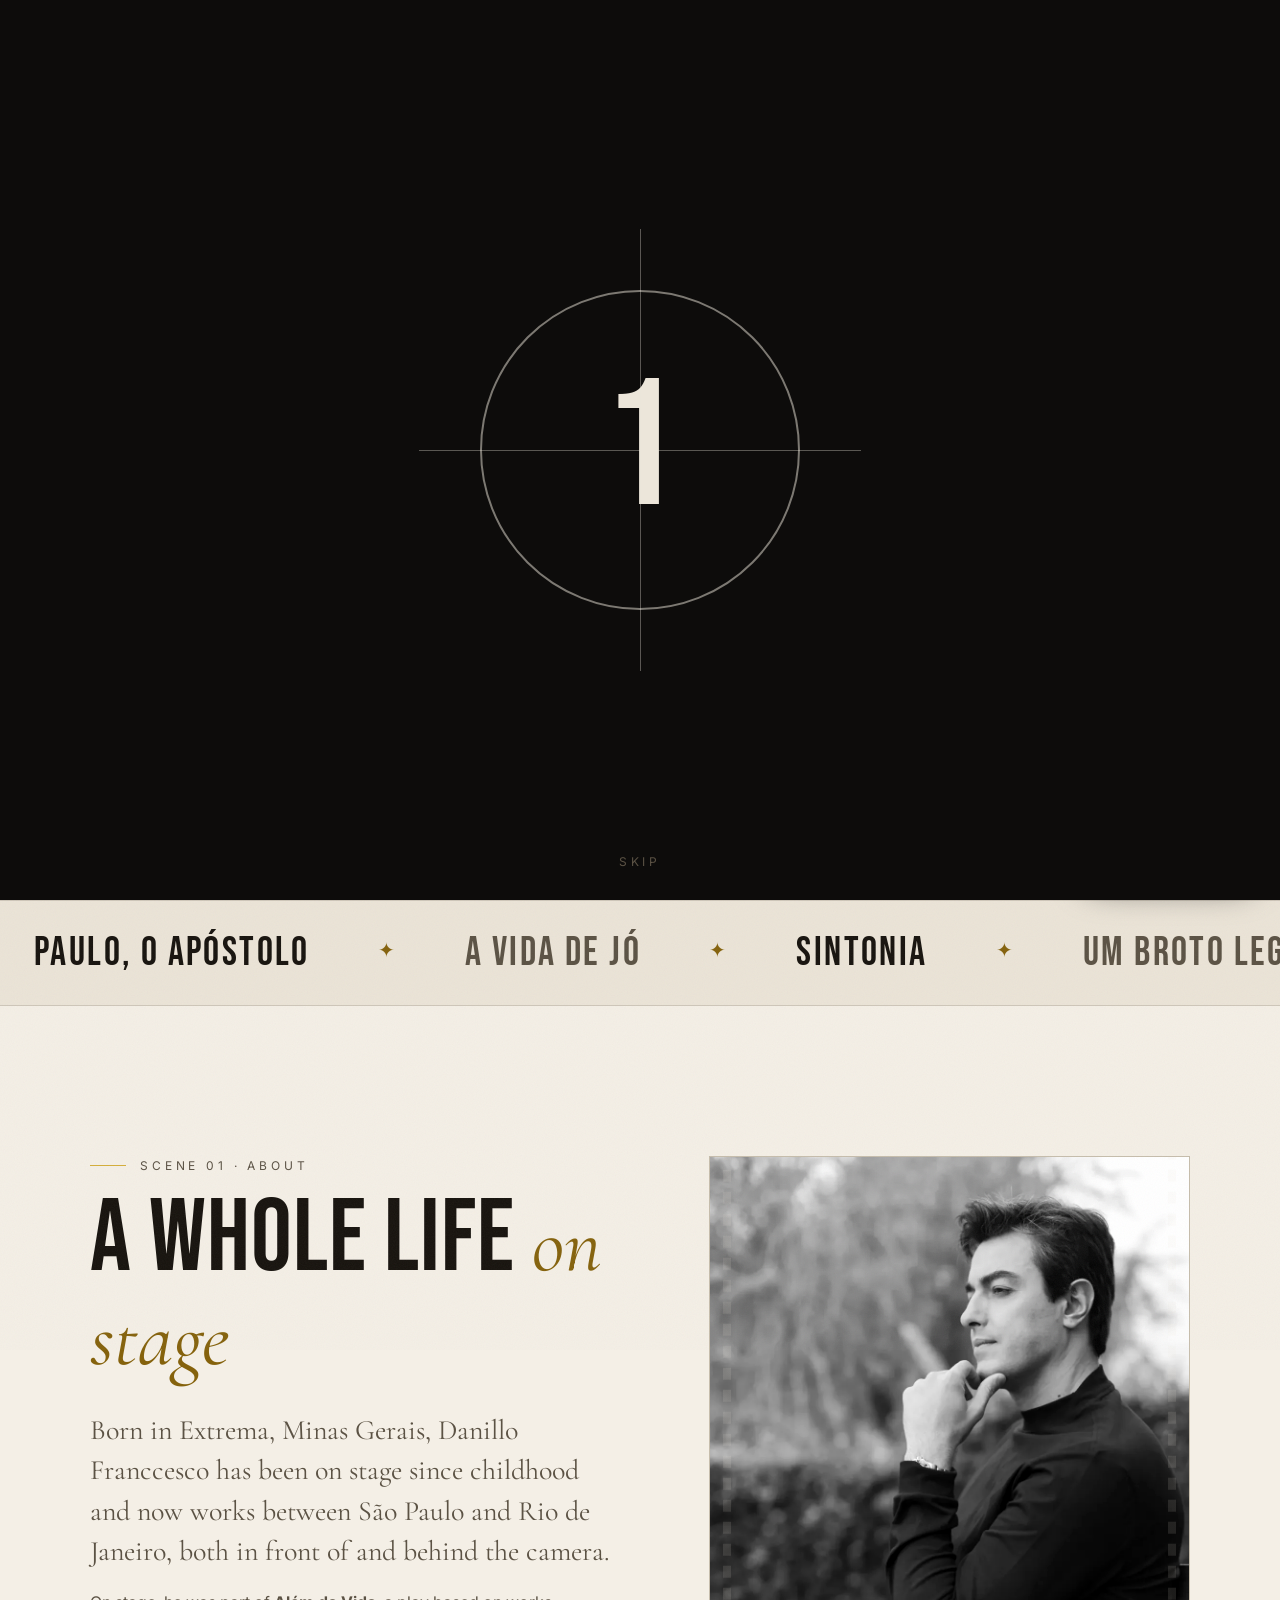
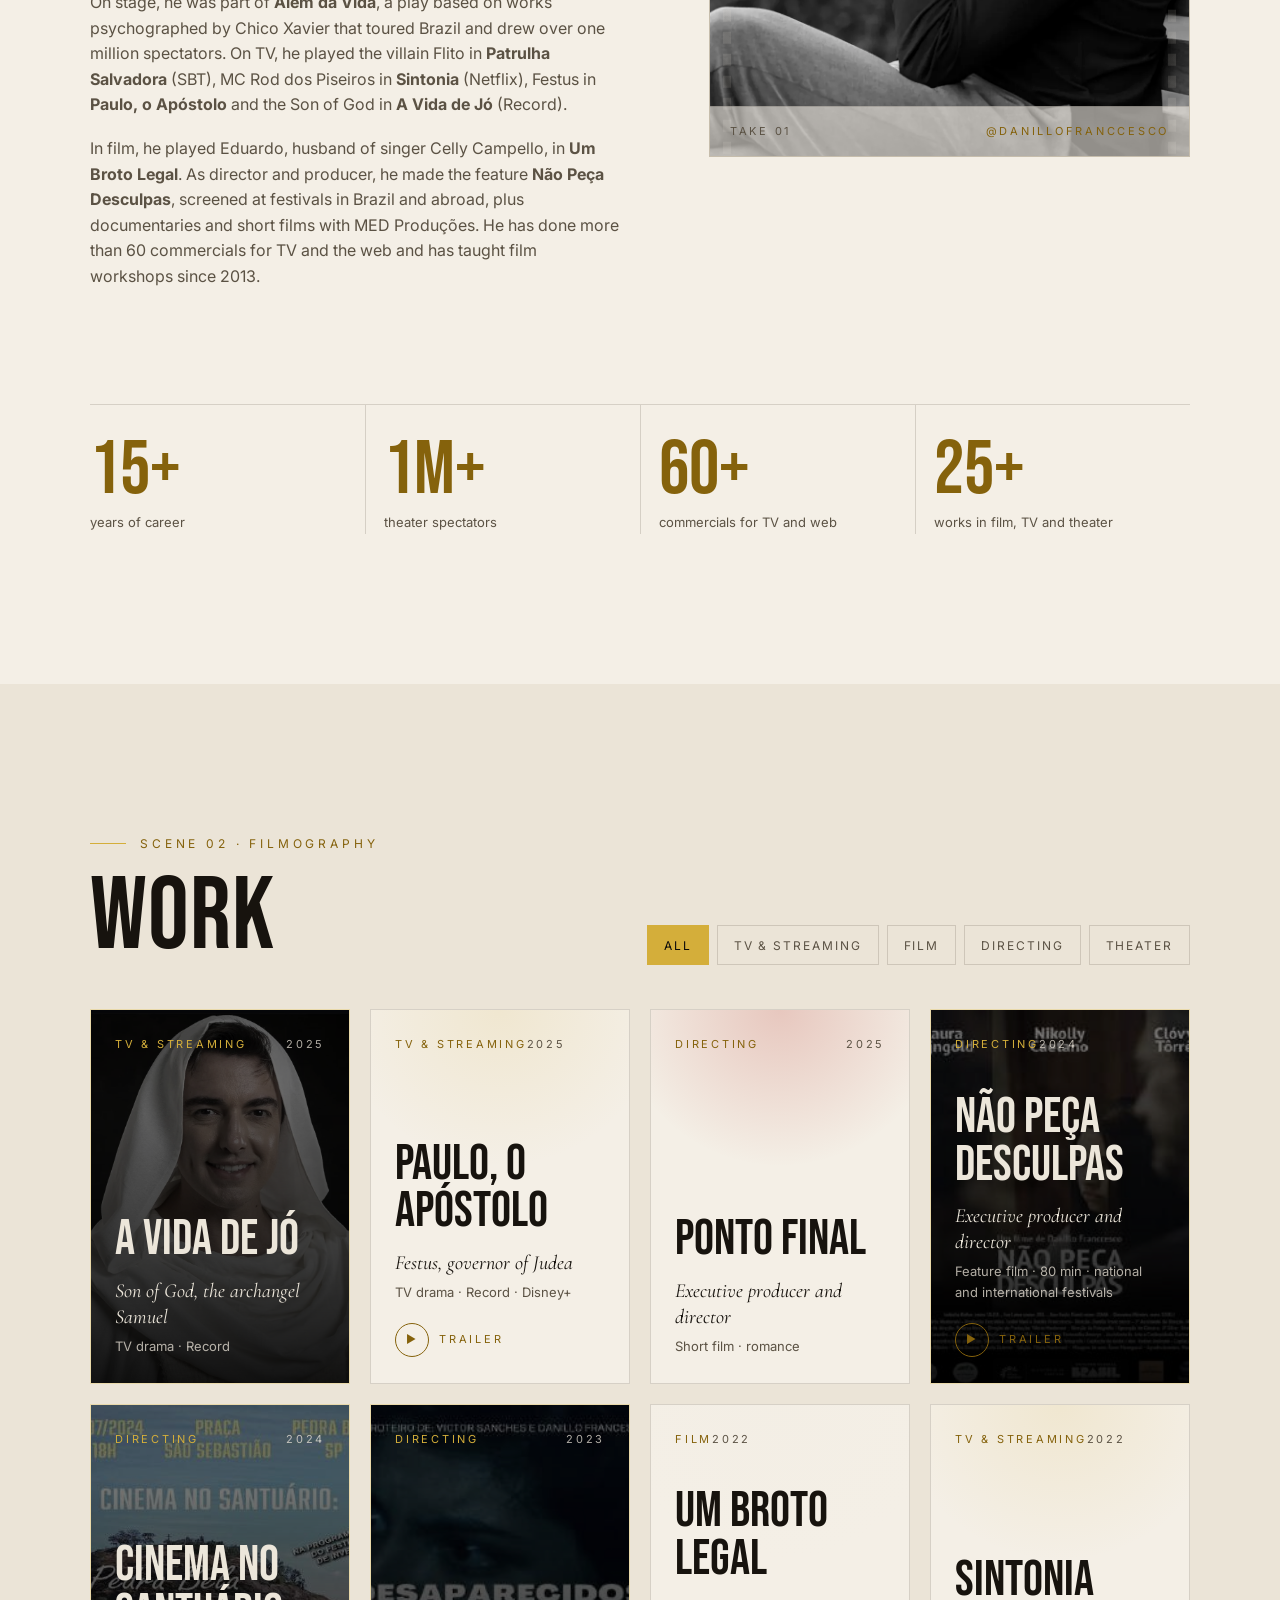
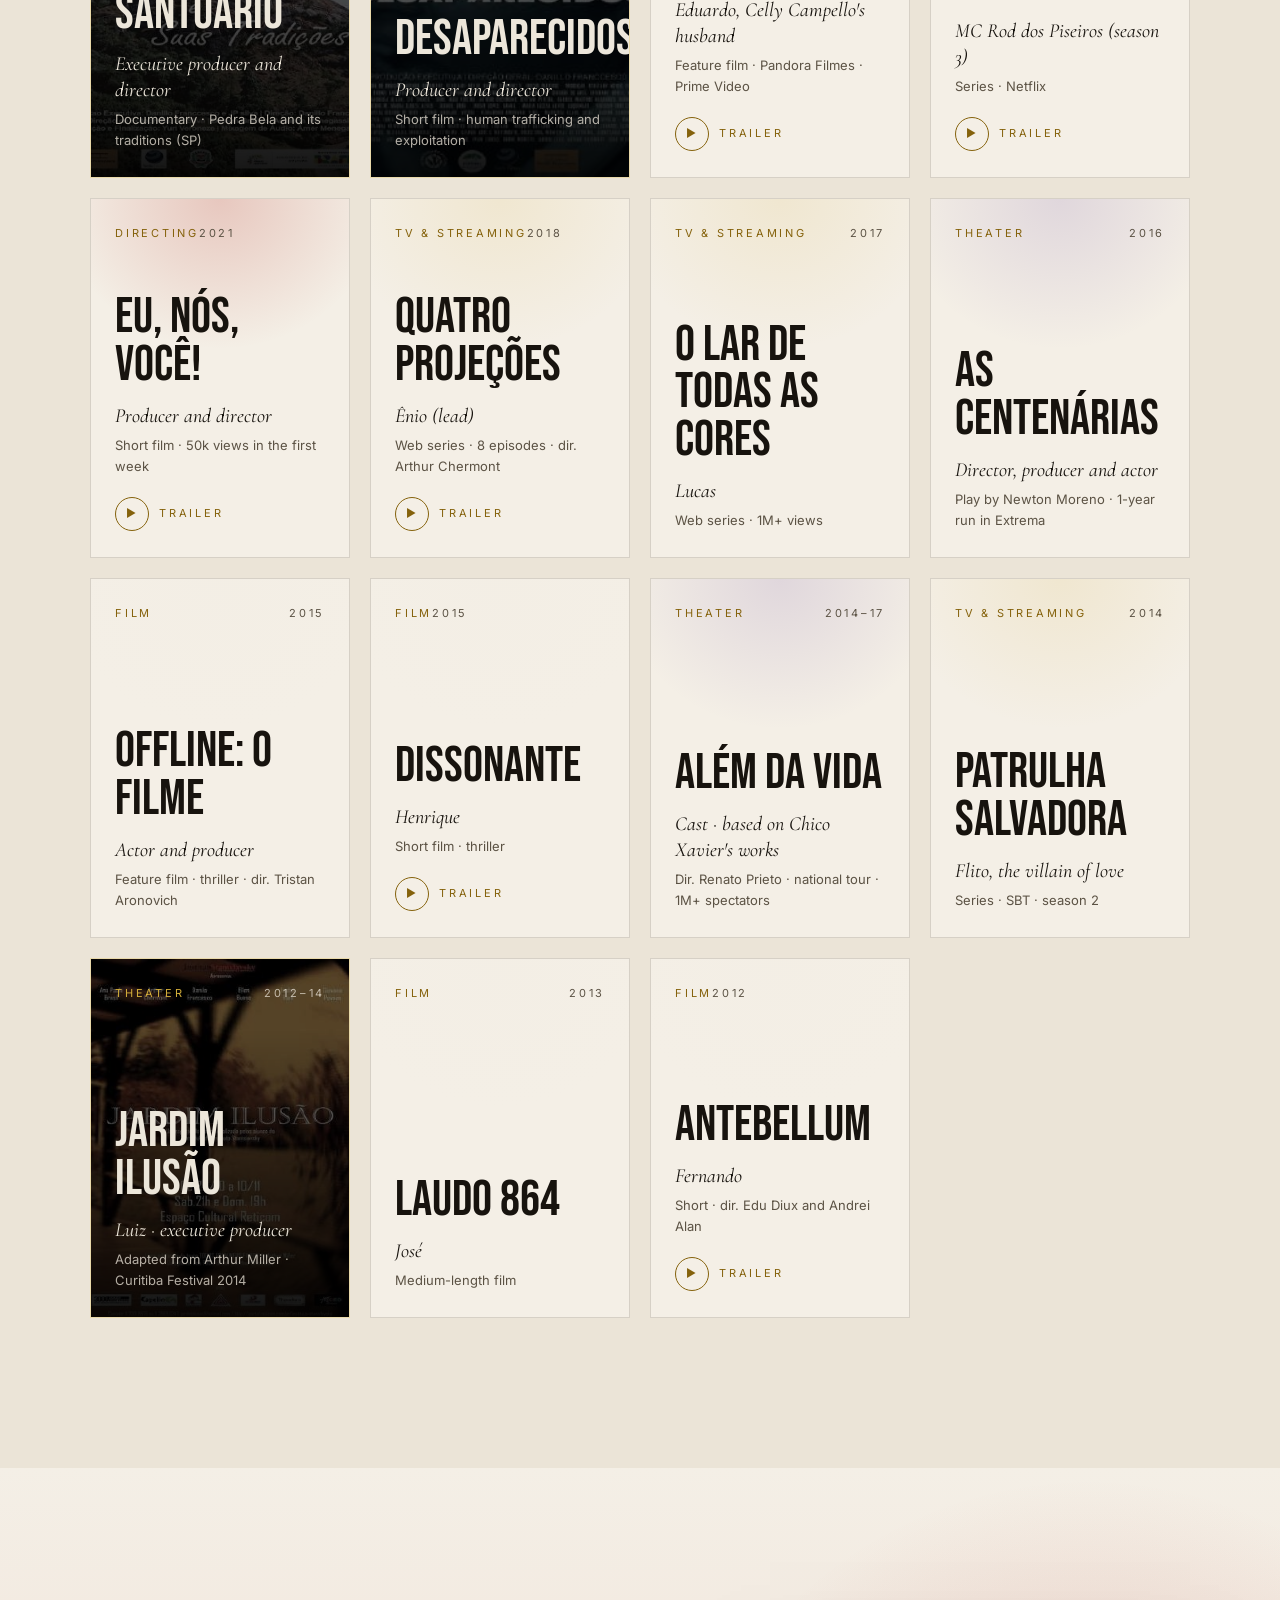
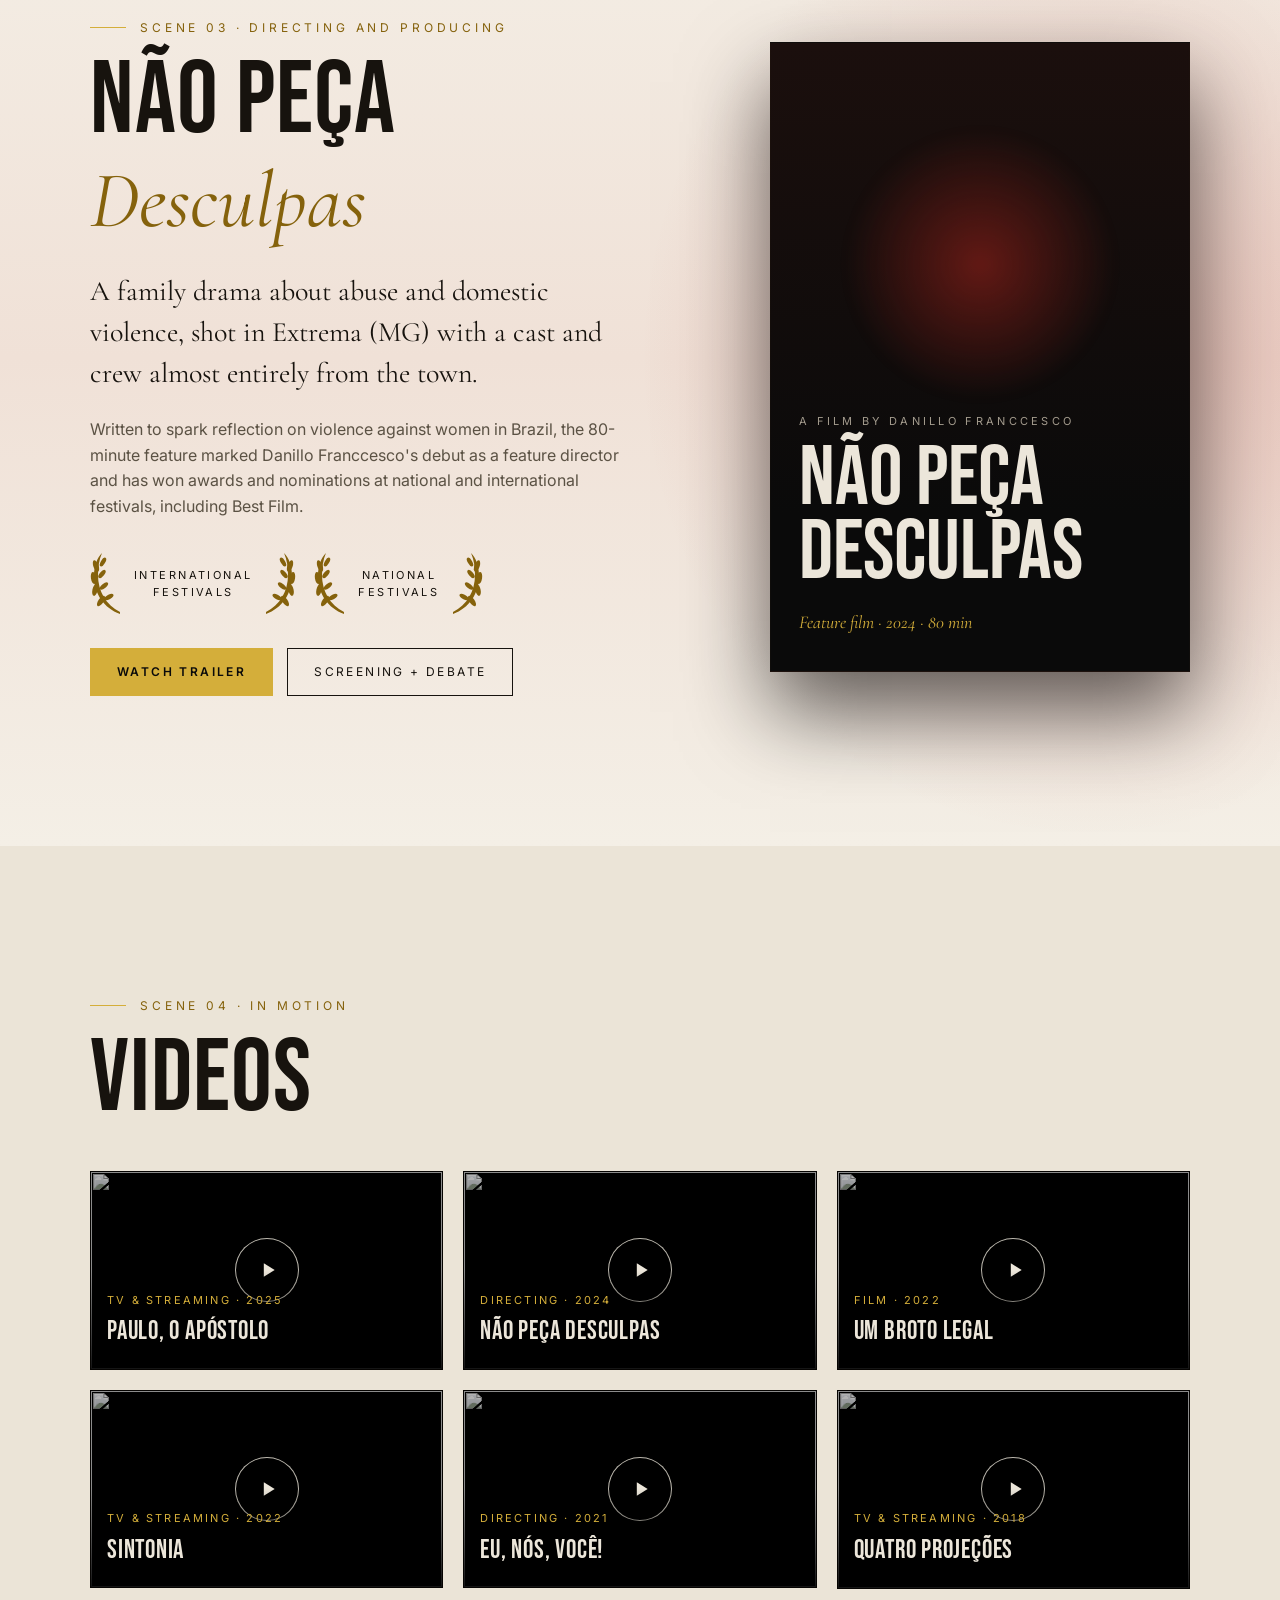
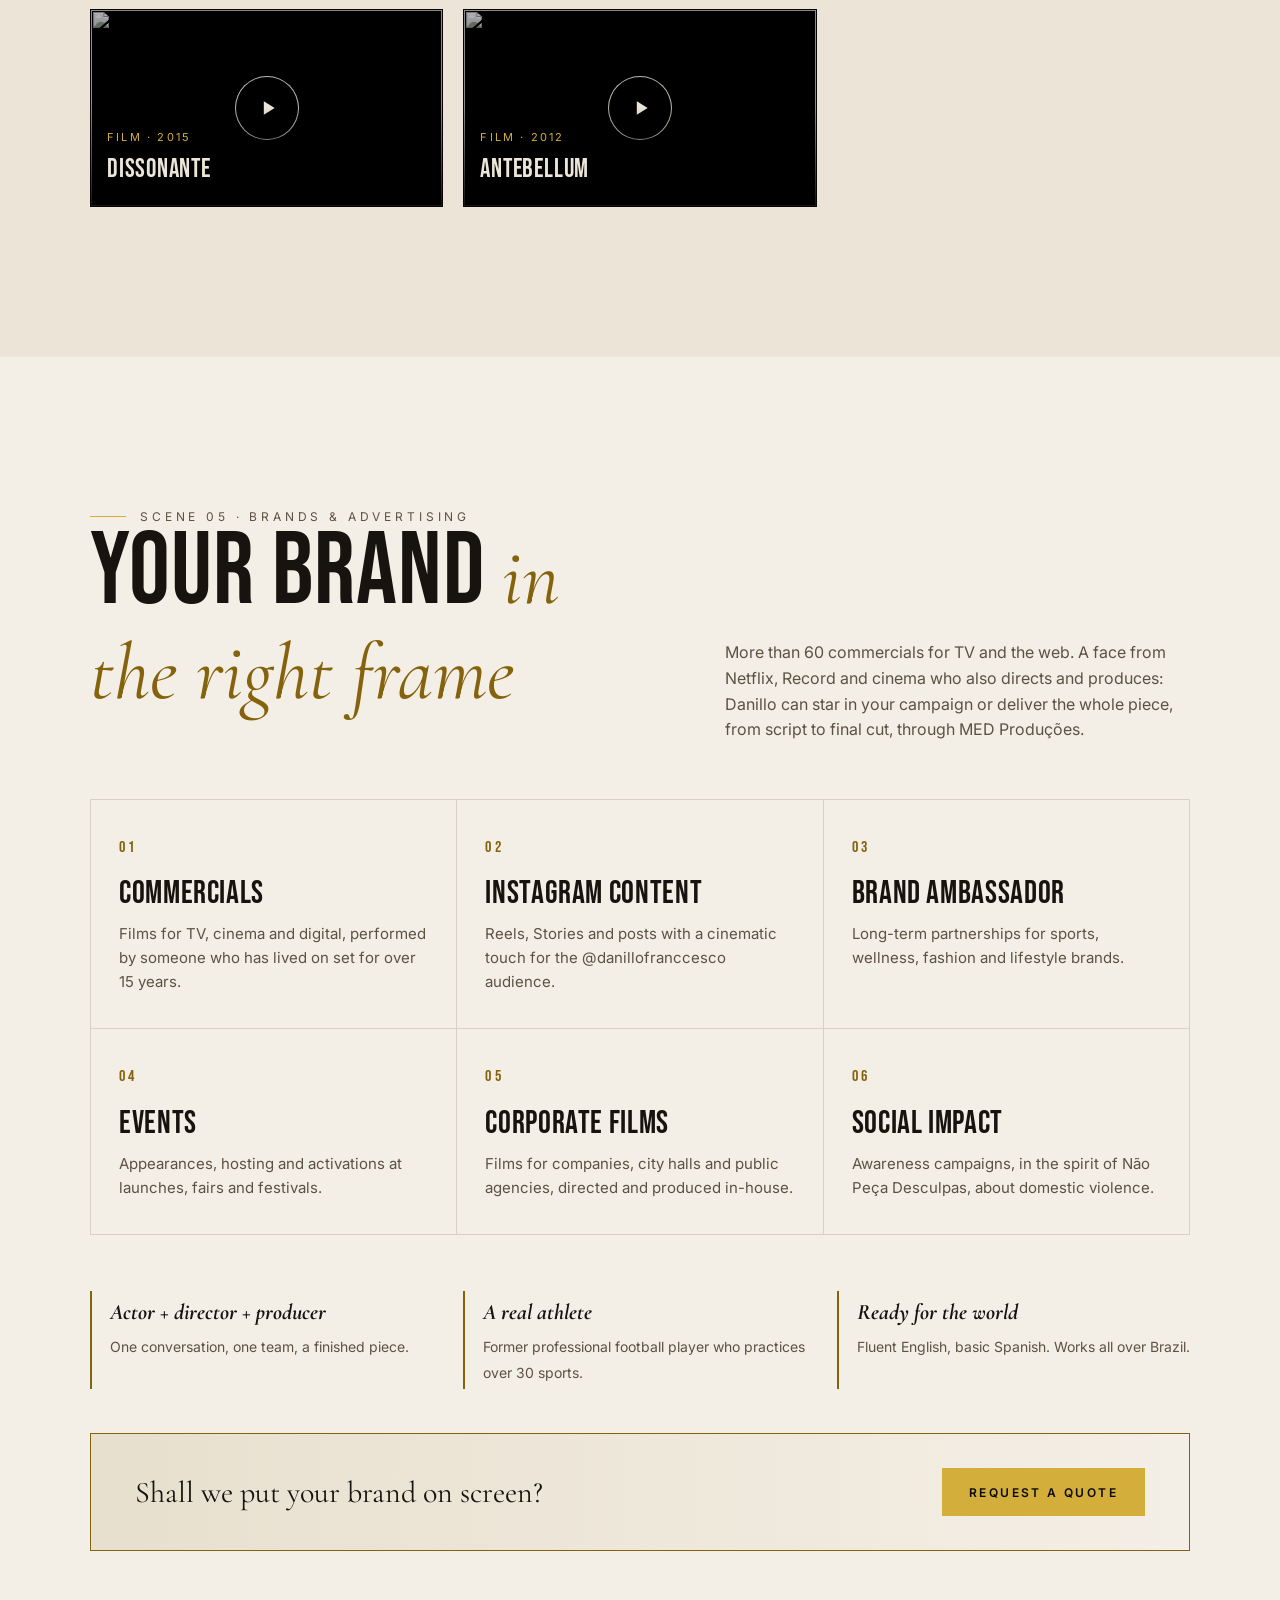
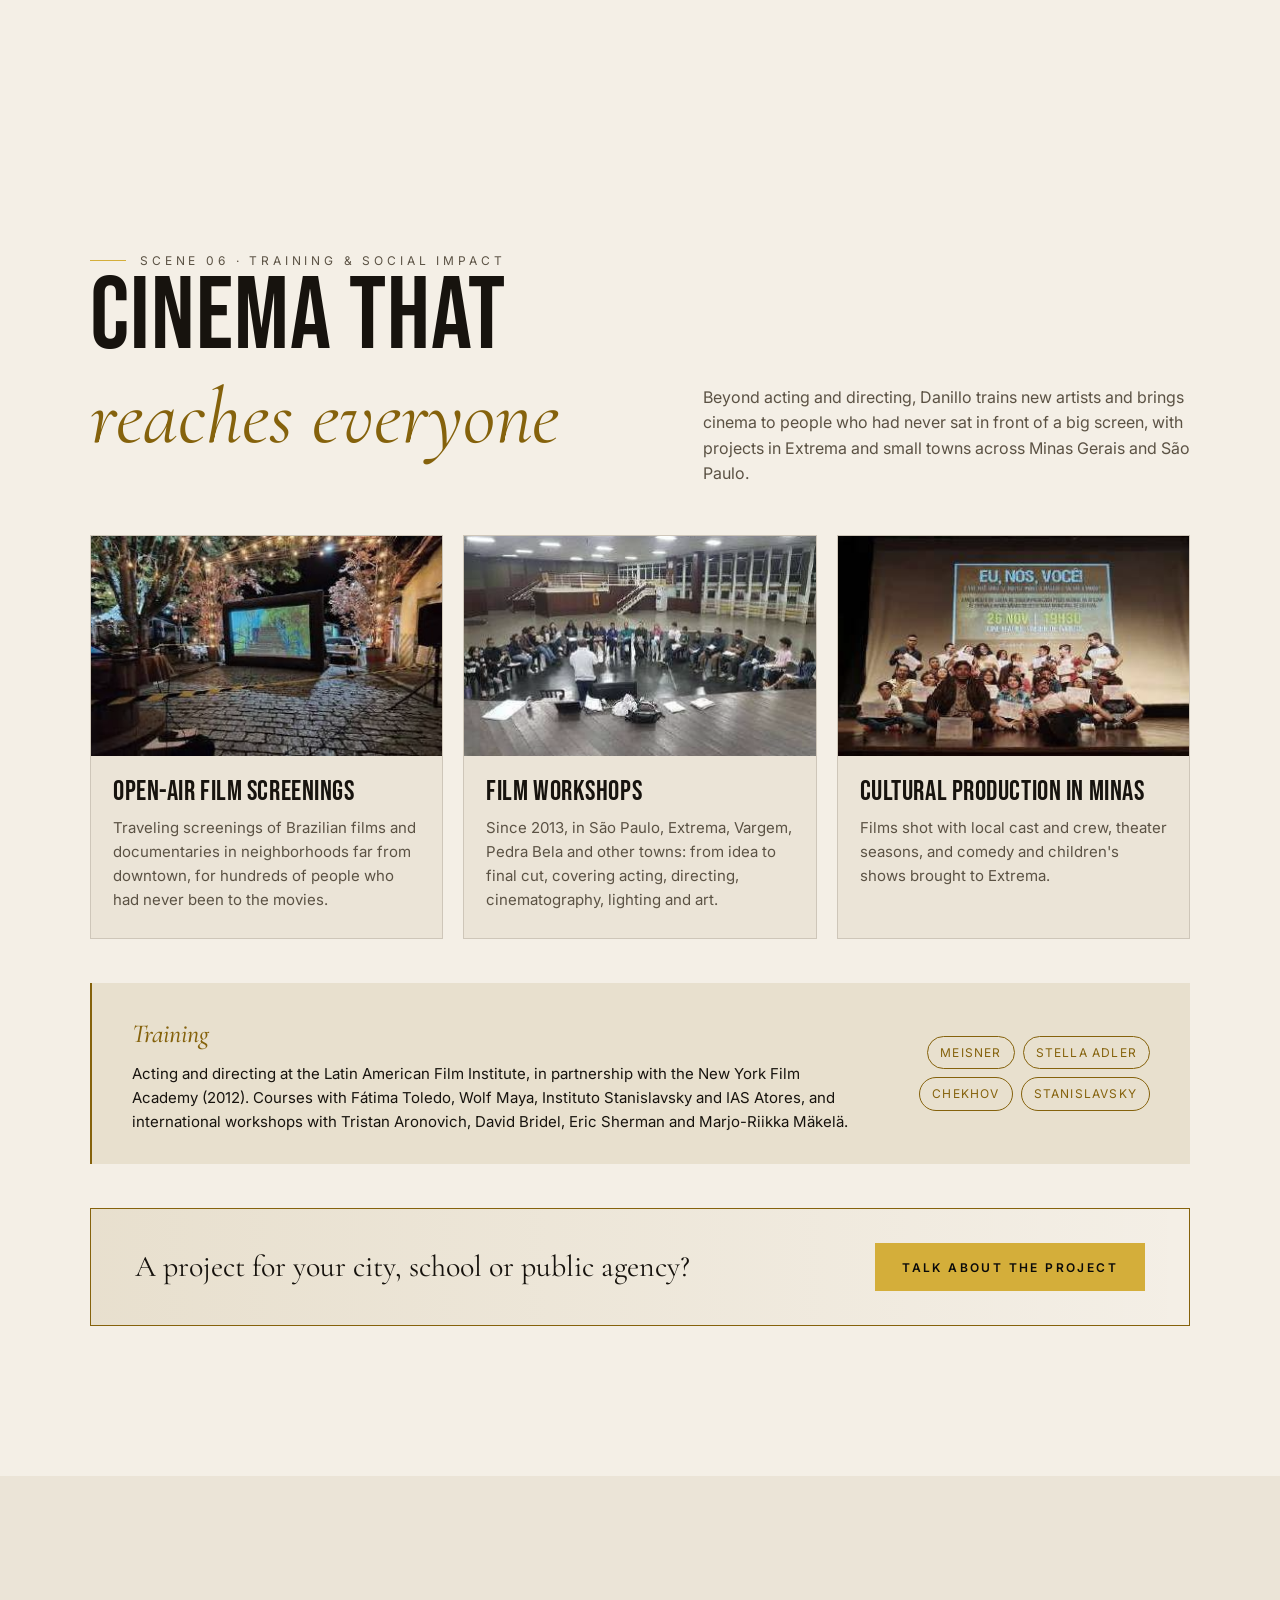
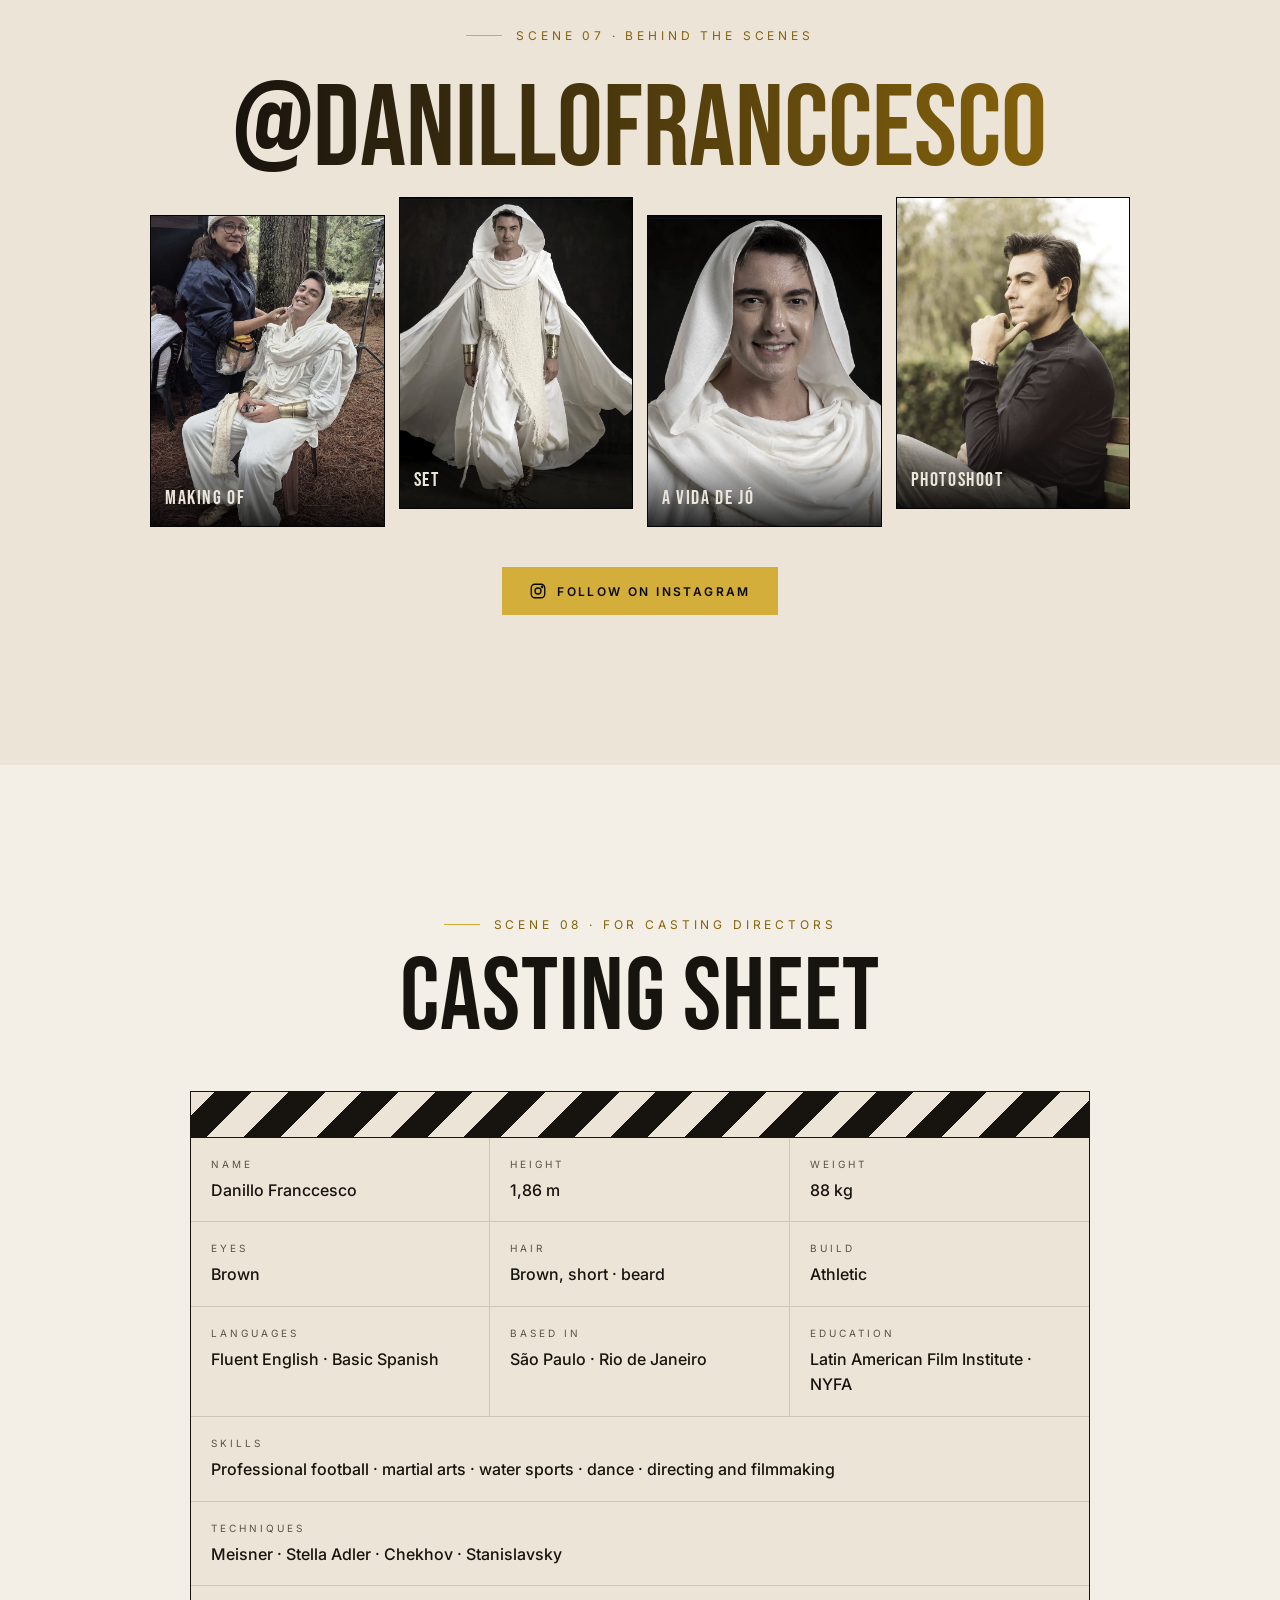
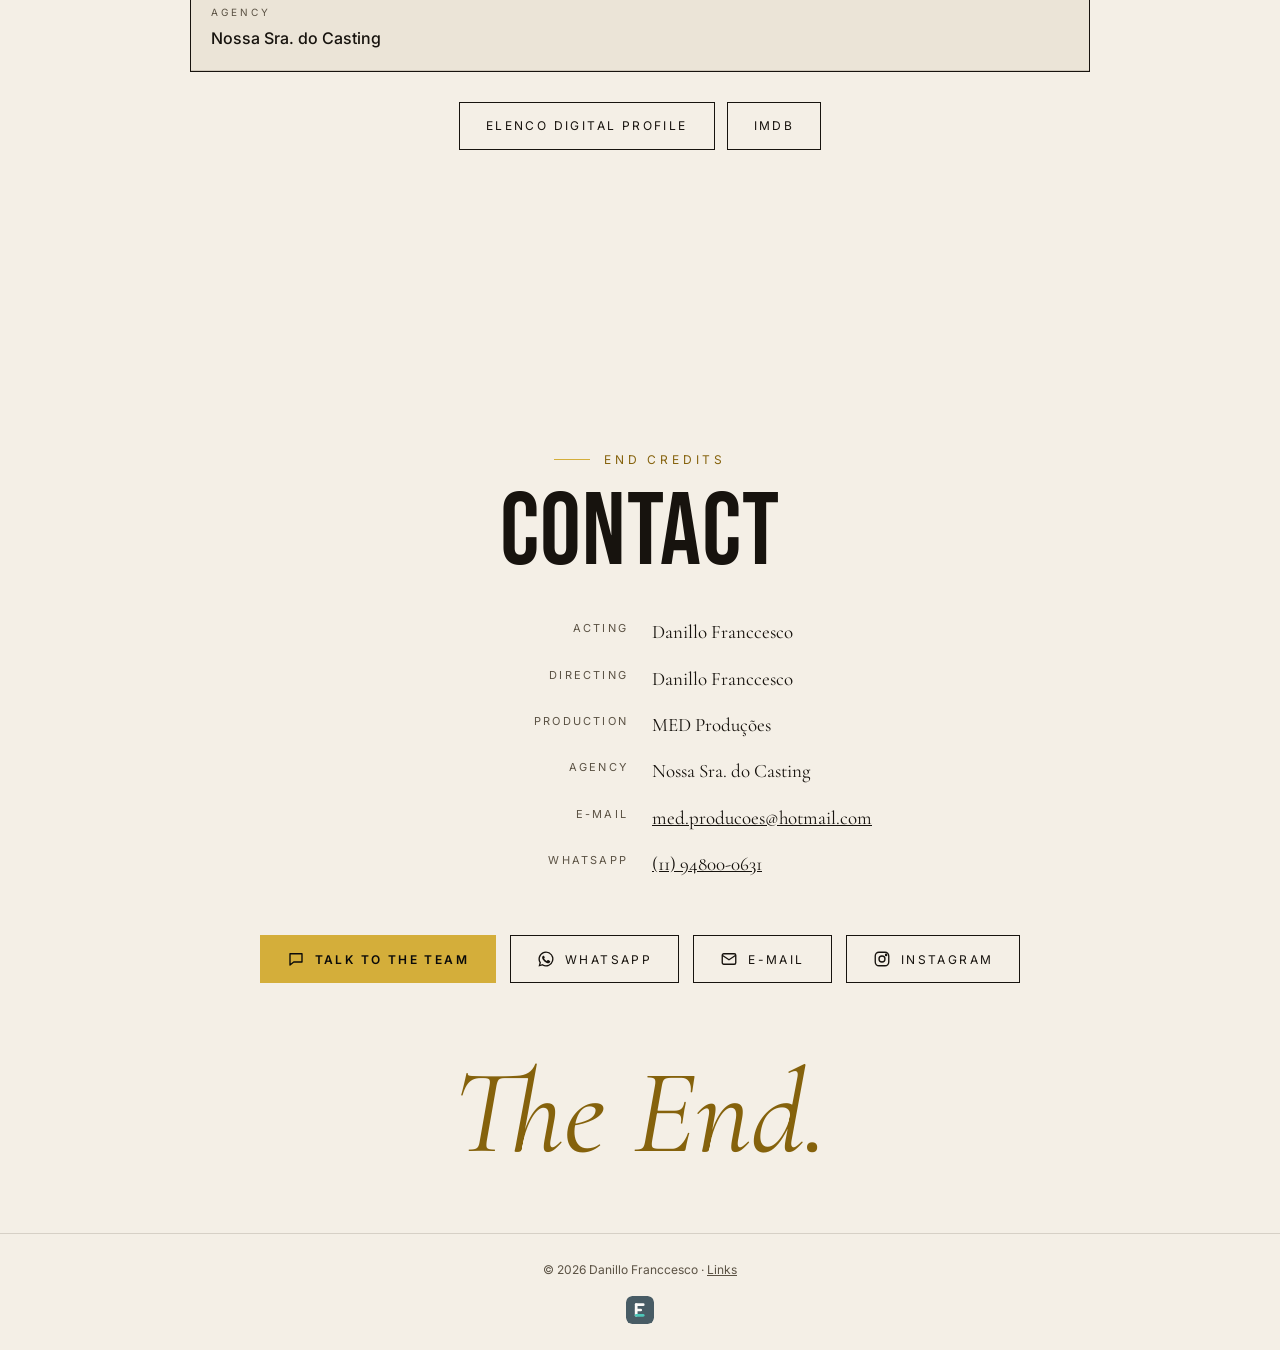
==== commit e2472a09: "Conteúdo do portfólio: filmografia completa, formação e projetos sociais Filmografia de 10 para 19 t" ====
--- a/index.html
+++ b/index.html
@@ -133,7 +133,7 @@
             <h2 class="title" data-i18n="about.title">Uma vida inteira <em>em cena</em></h2>
             <p class="lead" data-i18n="about.lead">Nascido em Extrema (MG), Danillo Franccesco sobe ao palco desde criança e hoje transita entre São Paulo e Rio de Janeiro, na frente e atrás das câmeras.</p>
             <p data-i18n="about.p1">No teatro, esteve em <strong>Além da Vida</strong>, espetáculo baseado em obras psicografadas por Chico Xavier que percorreu o Brasil e passou de um milhão de espectadores. Na TV, viveu o vilão Flito em <strong>Patrulha Salvadora</strong> (SBT), MC Rod dos Piseiros em <strong>Sintonia</strong> (Netflix), Festo em <strong>Paulo, o Apóstolo</strong> e o Filho de Deus em <strong>A Vida de Jó</strong> (Record).</p>
-            <p data-i18n="about.p2">No cinema, interpretou Eduardo, marido de Celly Campello, em <strong>Um Broto Legal</strong>. Como diretor e produtor, assina o longa <strong>Não Peça Desculpas</strong>, premiado no Brasil e no exterior, além de documentários e curtas pela MED Produções.</p>
+            <p data-i18n="about.p2">No cinema, interpretou Eduardo, marido de Celly Campello, em <strong>Um Broto Legal</strong>. Como diretor e produtor, assina o longa <strong>Não Peça Desculpas</strong>, presente em festivais no Brasil e no exterior, além de documentários e curtas pela MED Produções. Soma mais de 60 publicidades para TV e internet e ministra workshops de cinema desde 2013.</p>
           </div>
           <figure class="portrait reveal" style="margin:0">
             <div class="perfs l"></div><div class="perfs r"></div>
@@ -148,8 +148,8 @@
         <div class="stats reveal">
           <div class="stat"><b data-count="15">15+</b><span data-i18n="stat.1">anos de carreira</span></div>
           <div class="stat"><b>1M+</b><span data-i18n="stat.2">espectadores no teatro</span></div>
-          <div class="stat"><b data-count="11">11</b><span data-i18n="stat.3">prêmios como diretor</span></div>
-          <div class="stat"><b data-count="8">8</b><span data-i18n="stat.4">filmes dirigidos</span></div>
+          <div class="stat"><b data-count="60">60+</b><span data-i18n="stat.3">publicidades em TV e internet</span></div>
+          <div class="stat"><b data-count="25">25+</b><span data-i18n="stat.4">obras em cinema, TV e teatro</span></div>
         </div>
       </div>
     </section>
@@ -182,22 +182,22 @@
           <p class="kicker" data-i18n="feature.kicker">Cena 03 · Direção e produção</p>
           <h2 class="title">Não Peça <em>Desculpas</em></h2>
           <p class="lead" data-i18n="feature.lead">Um drama familiar sobre abuso e violência doméstica, filmado em Extrema (MG) com elenco e equipe quase inteiramente da cidade.</p>
-          <p class="muted" data-i18n="feature.p">Escrito para provocar reflexão sobre a violência contra a mulher no Brasil, o longa de 80 minutos marcou a estreia de Danillo Franccesco na direção de longas e conquistou festivais no Brasil e no exterior.</p>
+          <p class="muted" data-i18n="feature.p">Escrito para provocar reflexão sobre a violência contra a mulher no Brasil, o longa de 80 minutos marcou a estreia de Danillo Franccesco na direção de longas e foi premiado e indicado em festivais nacionais e internacionais, inclusive a Melhor Filme.</p>
           <div class="laurels">
             <div class="laurel">
               <svg viewBox="0 0 34 64" aria-hidden="true"><use href="#i-laurel"/></svg>
-              <div><b>6</b><small data-i18n="laurel.intl">prêmios<br>internacionais</small></div>
+              <div><small data-i18n="laurel.intl">Festivais<br>internacionais</small></div>
               <svg class="flip" viewBox="0 0 34 64" aria-hidden="true"><use href="#i-laurel"/></svg>
             </div>
             <div class="laurel">
               <svg viewBox="0 0 34 64" aria-hidden="true"><use href="#i-laurel"/></svg>
-              <div><b>5</b><small data-i18n="laurel.nat">prêmios<br>nacionais</small></div>
+              <div><small data-i18n="laurel.nat">Festivais<br>nacionais</small></div>
               <svg class="flip" viewBox="0 0 34 64" aria-hidden="true"><use href="#i-laurel"/></svg>
             </div>
           </div>
           <div class="hero-actions">
-            <button class="btn btn-gold" type="button" data-chat="governo" data-i18n="feature.cta1">Exibição + debate</button>
-            <button class="btn" type="button" data-chat="projeto" data-i18n="feature.cta2">Falar sobre projetos</button>
+            <button class="btn btn-gold" type="button" data-video="vDbXZfq8WDA" data-video-title="Não Peça Desculpas" data-i18n="feature.trailer">Assistir trailer</button>
+            <button class="btn" type="button" data-chat="governo" data-i18n="feature.cta1">Exibição + debate</button>
           </div>
         </div>
         <div class="feature-poster reveal" aria-hidden="true">
@@ -227,7 +227,7 @@
             <p class="kicker" data-i18n="ads.kicker">Cena 05 · Marcas &amp; publicidade</p>
             <h2 class="title" data-i18n="ads.title">Sua marca <em>no quadro certo</em></h2>
           </div>
-          <p data-i18n="ads.intro">Um rosto de Netflix, Record e cinema que também dirige e produz. Danillo pode estrelar a sua campanha ou entregar a peça completa, do roteiro à finalização, pela MED Produções.</p>
+          <p data-i18n="ads.intro">Um rosto de Netflix, Record e cinema que também dirige e produz. São mais de 60 publicidades para TV e internet no currículo. Danillo pode estrelar a sua campanha ou entregar a peça completa, do roteiro à finalização, pela MED Produções.</p>
         </div>
 
         <div class="ads-grid reveal">
@@ -236,7 +236,7 @@
           <article class="ad"><span class="ad-n">03</span><h3 data-i18n="ad3.t">Embaixador de marca</h3><p data-i18n="ad3.p">Parcerias de longo prazo para marcas de esporte, bem-estar, moda e lifestyle.</p></article>
           <article class="ad"><span class="ad-n">04</span><h3 data-i18n="ad4.t">Eventos</h3><p data-i18n="ad4.p">Presença, apresentação e ativações em lançamentos, feiras e festivais.</p></article>
           <article class="ad"><span class="ad-n">05</span><h3 data-i18n="ad5.t">Institucional</h3><p data-i18n="ad5.p">Filmes para empresas, prefeituras e órgãos públicos, com direção e produção próprias.</p></article>
-          <article class="ad"><span class="ad-n">06</span><h3 data-i18n="ad6.t">Impacto social</h3><p data-i18n="ad6.p">Campanhas de conscientização, como no premiado Não Peça Desculpas, sobre violência doméstica.</p></article>
+          <article class="ad"><span class="ad-n">06</span><h3 data-i18n="ad6.t">Impacto social</h3><p data-i18n="ad6.p">Campanhas de conscientização, na linha de Não Peça Desculpas, sobre violência doméstica.</p></article>
         </div>
 
         <div class="ads-why reveal">
@@ -252,10 +252,62 @@
       </div>
     </section>
 
-    <!-- 7. Instagram -->
+    <!-- 7. Formação e impacto social -->
+    <section class="social" id="social">
+      <div class="wrap">
+        <div class="social-head reveal">
+          <div>
+            <p class="kicker" data-i18n="social.kicker">Cena 06 · Formação &amp; impacto social</p>
+            <h2 class="title" data-i18n="social.title">Cinema que <em>chega a todos</em></h2>
+          </div>
+          <p data-i18n="social.intro">Além de atuar e dirigir, Danillo forma novos artistas e leva o cinema a quem nunca esteve diante de uma tela grande, com projetos em Extrema e em cidades do interior de Minas Gerais e São Paulo.</p>
+        </div>
+
+        <div class="social-grid reveal">
+          <article class="social-card">
+            <img src="assets/social-mostra.jpg" width="451" height="230" alt="Mostra de cinema a céu aberto à noite, com telão e público" data-i18n-attr="alt:img.mostra" loading="lazy" decoding="async">
+            <div>
+              <h3 data-i18n="social.c1.t">Mostras de cinema a céu aberto</h3>
+              <p data-i18n="social.c1.p">Sessões itinerantes de filmes e documentários nacionais em bairros afastados do centro, para centenas de pessoas que nunca tinham ido ao cinema.</p>
+            </div>
+          </article>
+          <article class="social-card">
+            <img src="assets/social-workshop.jpg" width="350" height="278" alt="Workshop de cinema com alunos sentados em roda" data-i18n-attr="alt:img.workshop" loading="lazy" decoding="async">
+            <div>
+              <h3 data-i18n="social.c2.t">Workshops de cinema</h3>
+              <p data-i18n="social.c2.p">Desde 2013, em São Paulo, Extrema, Vargem, Pedra Bela e outras cidades: da ideia à finalização, passando por atuação, direção, fotografia, luz e arte.</p>
+            </div>
+          </article>
+          <article class="social-card">
+            <img src="assets/social-eu-nos-voce.jpg" width="378" height="214" alt="Elenco e equipe do curta Eu, Nós, Você! no palco da estreia" data-i18n-attr="alt:img.premiere" loading="lazy" decoding="async">
+            <div>
+              <h3 data-i18n="social.c3.t">Produção cultural em Minas</h3>
+              <p data-i18n="social.c3.p">Filmes rodados com elenco e equipe locais, temporadas de teatro e espetáculos de humor e infantis trazidos para Extrema.</p>
+            </div>
+          </article>
+        </div>
+
+        <div class="training reveal">
+          <div>
+            <h3 data-i18n="training.t">Formação</h3>
+            <p data-i18n="training.p">Atuação e direção pelo Latin American Film Institute, em parceria com a New York Film Academy (2012). Cursos com Fátima Toledo, Wolf Maya, Instituto Stanislavsky e IAS Atores, e workshops internacionais com Tristan Aronovich, David Bridel, Eric Sherman e Marjo-Riikka Mäkelä.</p>
+          </div>
+          <ul class="tags" aria-label="Técnicas" data-i18n-attr="aria-label:training.techs">
+            <li>Meisner</li><li>Stella Adler</li><li>Chekhov</li><li>Stanislavsky</li>
+          </ul>
+        </div>
+
+        <div class="ads-cta reveal">
+          <p data-i18n="social.ctaText">Um projeto para a sua cidade, escola ou secretaria?</p>
+          <button class="btn btn-gold" type="button" data-chat="governo" data-i18n="social.ctaBtn">Conversar sobre o projeto</button>
+        </div>
+      </div>
+    </section>
+
+    <!-- 8. Instagram -->
     <section class="insta" id="instagram">
       <div class="wrap reveal">
-        <p class="kicker" data-i18n="insta.kicker">Cena 06 · Bastidores</p>
+        <p class="kicker" data-i18n="insta.kicker">Cena 07 · Bastidores</p>
         <a class="insta-handle" href="https://www.instagram.com/danillofranccesco/" target="_blank" rel="noopener">@danillofranccesco</a>
         <div class="insta-frames">
           <figure>
@@ -285,7 +337,7 @@
     <section id="casting">
       <div class="wrap">
         <div class="reveal" style="text-align:center">
-          <p class="kicker" style="justify-content:center" data-i18n="casting.kicker">Cena 07 · Para produtores de elenco</p>
+          <p class="kicker" style="justify-content:center" data-i18n="casting.kicker">Cena 08 · Para produtores de elenco</p>
           <h2 class="title" data-i18n="casting.title">Ficha técnica</h2>
         </div>
         <div class="slate reveal" id="slate">
@@ -299,8 +351,9 @@
             <div class="slate-cell"><dt><small data-i18n="slate.build">Biotipo</small></dt><dd style="margin:0"><b data-i18n="slate.buildV">Atlético</b></dd></div>
             <div class="slate-cell"><dt><small data-i18n="slate.langs">Idiomas</small></dt><dd style="margin:0"><b data-i18n="slate.langsV">Inglês fluente · Espanhol básico</b></dd></div>
             <div class="slate-cell"><dt><small data-i18n="slate.base">Base</small></dt><dd style="margin:0"><b>São Paulo · Rio de Janeiro</b></dd></div>
-            <div class="slate-cell"><dt><small data-i18n="slate.edu">Formação</small></dt><dd style="margin:0"><b data-i18n="slate.eduV">Pós em Cinema · ILAC/Unimesp</b></dd></div>
+            <div class="slate-cell"><dt><small data-i18n="slate.edu">Formação</small></dt><dd style="margin:0"><b data-i18n="slate.eduV">Latin American Film Institute · NYFA</b></dd></div>
             <div class="slate-cell wide"><dt><small data-i18n="slate.skills">Habilidades</small></dt><dd style="margin:0"><b data-i18n="slate.skillsV">Futebol profissional · artes marciais · esportes aquáticos · dança · direção e filmmaking</b></dd></div>
+            <div class="slate-cell wide"><dt><small data-i18n="slate.tech">Técnicas</small></dt><dd style="margin:0"><b>Meisner · Stella Adler · Chekhov · Stanislavsky</b></dd></div>
             <div class="slate-cell wide"><dt><small data-i18n="slate.agency">Agência</small></dt><dd style="margin:0"><b>Nossa Sra. do Casting</b></dd></div>
           </dl>
         </div>
--- a/css/style.css
+++ b/css/style.css
@@ -440,7 +440,7 @@
 .laurel svg.flip { transform: scaleX(-1); }
 .laurel div { text-align: center; line-height: 1.1; padding: 0 4px; }
 .laurel b { display: block; font-family: var(--display); font-weight: 400; font-size: 44px; }
-.laurel small { font-size: 10px; letter-spacing: .22em; text-transform: uppercase; color: var(--text); }
+.laurel small { font-size: 11px; letter-spacing: .22em; text-transform: uppercase; color: var(--text); line-height: 1.5; display: block; padding: 0 2px; }
 
 /* ---------- Vídeos ---------- */
 .videos { background: var(--bg-2); }
@@ -491,6 +491,25 @@
   background: linear-gradient(90deg, var(--gold-soft), transparent);
 }
 .ads-cta p { font-family: var(--serif); font-size: clamp(22px, 2.6vw, 30px); margin: 0; line-height: 1.25; }
+
+/* ---------- Formação e impacto social ---------- */
+.social-head { display: grid; grid-template-columns: 1.1fr 1fr; gap: clamp(30px, 6vw, 80px); align-items: end; margin-bottom: 48px; }
+.social-head p { color: var(--muted); margin: 0; }
+.social-grid { display: grid; grid-template-columns: repeat(3, 1fr); gap: 20px; }
+.social-card { border: 1px solid var(--line); background: var(--bg-2); overflow: hidden; display: flex; flex-direction: column; }
+.social-card img { width: 100%; height: auto; aspect-ratio: 16 / 10; object-fit: cover; filter: grayscale(.3); transition: filter .5s; }
+.social-card:hover img { filter: none; }
+.social-card div { padding: 22px 22px 26px; }
+.social-card h3 { font-family: var(--display); font-weight: 400; font-size: 28px; line-height: 1; margin: 0 0 10px; letter-spacing: .02em; }
+.social-card p { margin: 0; color: var(--muted); font-size: 15px; }
+.training {
+  display: grid; grid-template-columns: 1fr auto; gap: 30px; align-items: center;
+  margin: 44px 0; padding: 30px clamp(22px, 4vw, 40px); border-left: 2px solid var(--gold); background: var(--gold-soft);
+}
+.training h3 { font-family: var(--serif); font-style: italic; font-weight: 500; font-size: 26px; margin: 0 0 8px; color: var(--gold); }
+.training p { margin: 0; color: var(--text); font-size: 15px; }
+.tags { display: flex; flex-wrap: wrap; gap: 8px; list-style: none; margin: 0; padding: 0; max-width: 260px; justify-content: flex-end; }
+.tags li { padding: 6px 12px; border: 1px solid var(--gold); border-radius: 999px; font-size: 12px; letter-spacing: .1em; text-transform: uppercase; color: var(--gold); }
 
 /* ---------- Instagram ---------- */
 .insta { background: var(--bg-2); text-align: center; }
@@ -672,6 +691,10 @@
   .feature-poster { justify-self: start; }
   .ads-grid, .video-grid { grid-template-columns: 1fr 1fr; }
   .ads-why { grid-template-columns: 1fr; }
+  .social-head { grid-template-columns: 1fr; }
+  .social-grid { grid-template-columns: 1fr 1fr; }
+  .training { grid-template-columns: 1fr; }
+  .tags { justify-content: flex-start; max-width: none; }
   .stats { grid-template-columns: 1fr 1fr; }
   .stat:nth-child(3) { border-left: 0; padding-left: 0; }
   .hero-meta { display: none; }
@@ -690,7 +713,7 @@
   .nav.menu-open .nav-toggle span:last-child { transform: translateY(-4px) rotate(-45deg); }
 }
 @media (max-width: 760px) {
-  .ads-grid, .video-grid { grid-template-columns: 1fr; }
+  .ads-grid, .video-grid, .social-grid { grid-template-columns: 1fr; }
   .card { min-height: 250px; }
   .card-title { padding-top: 24px; }
   .slate-body { grid-template-columns: 1fr 1fr; }
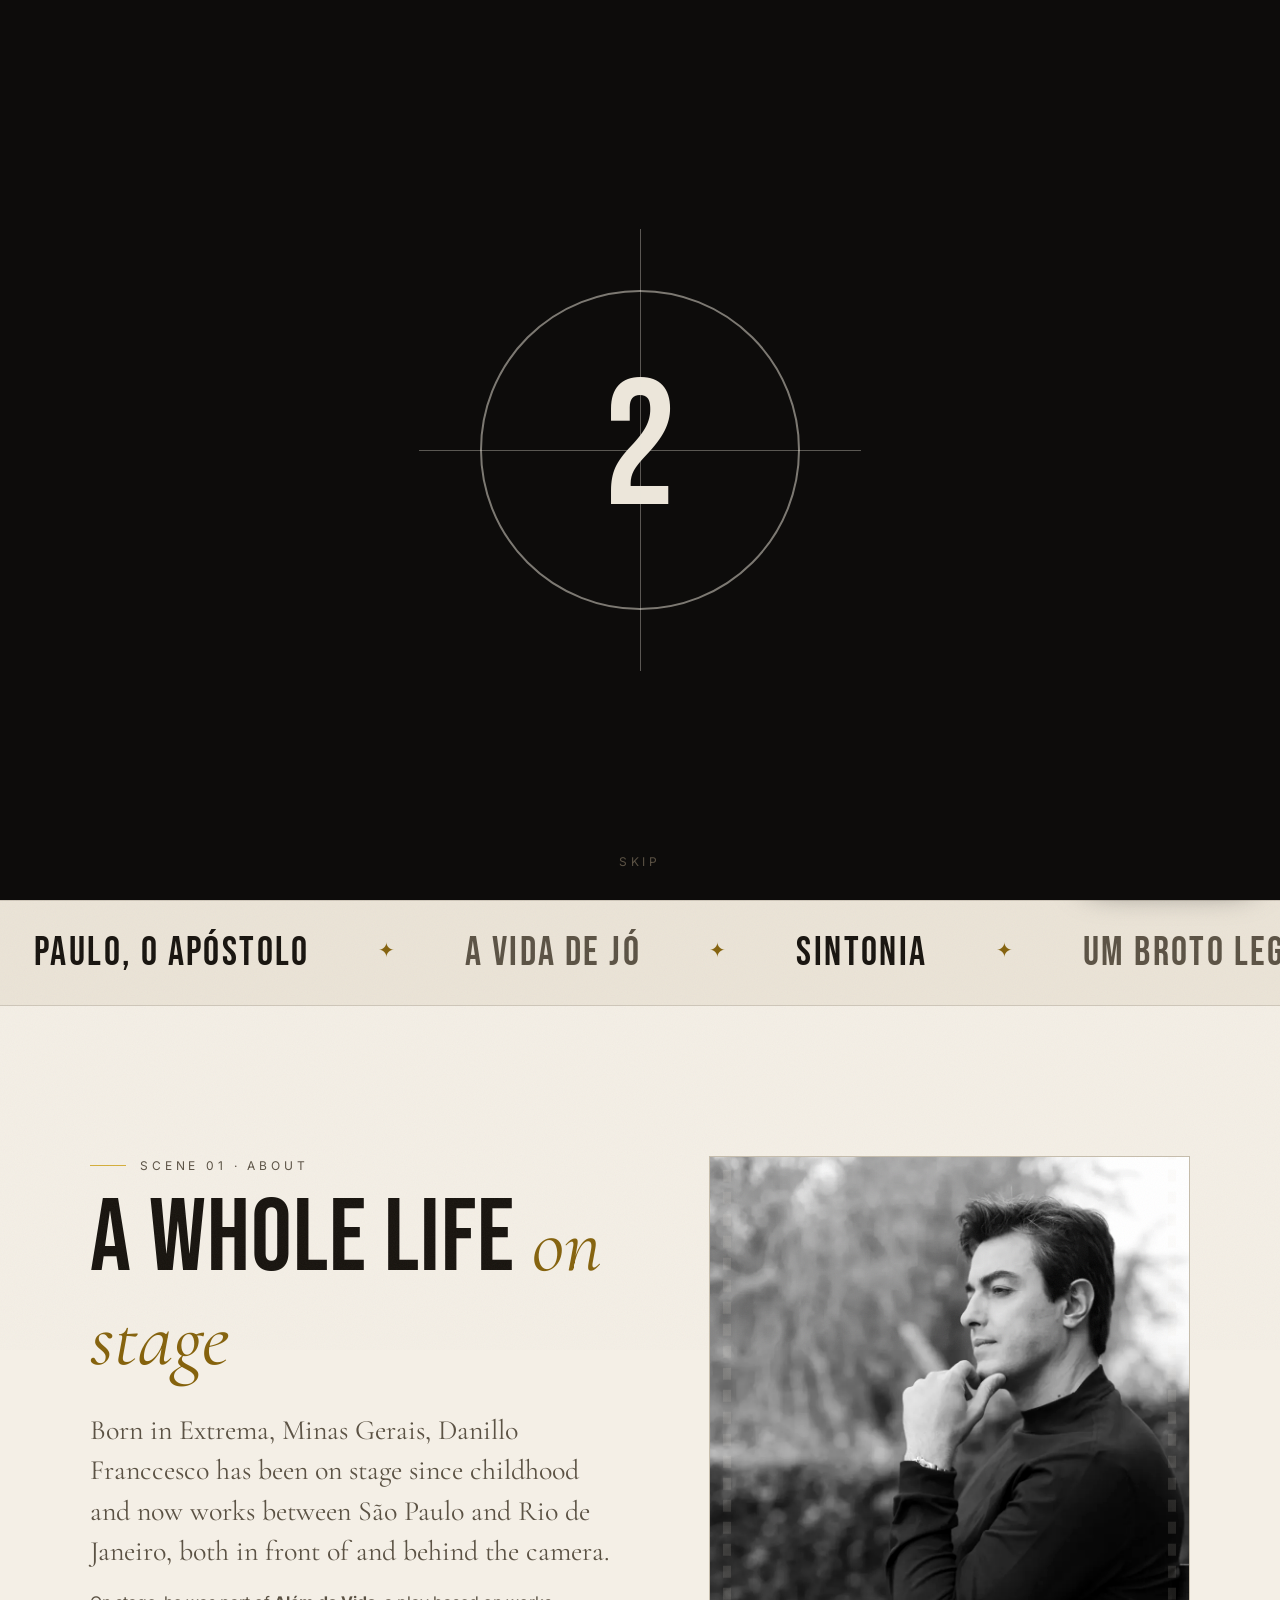
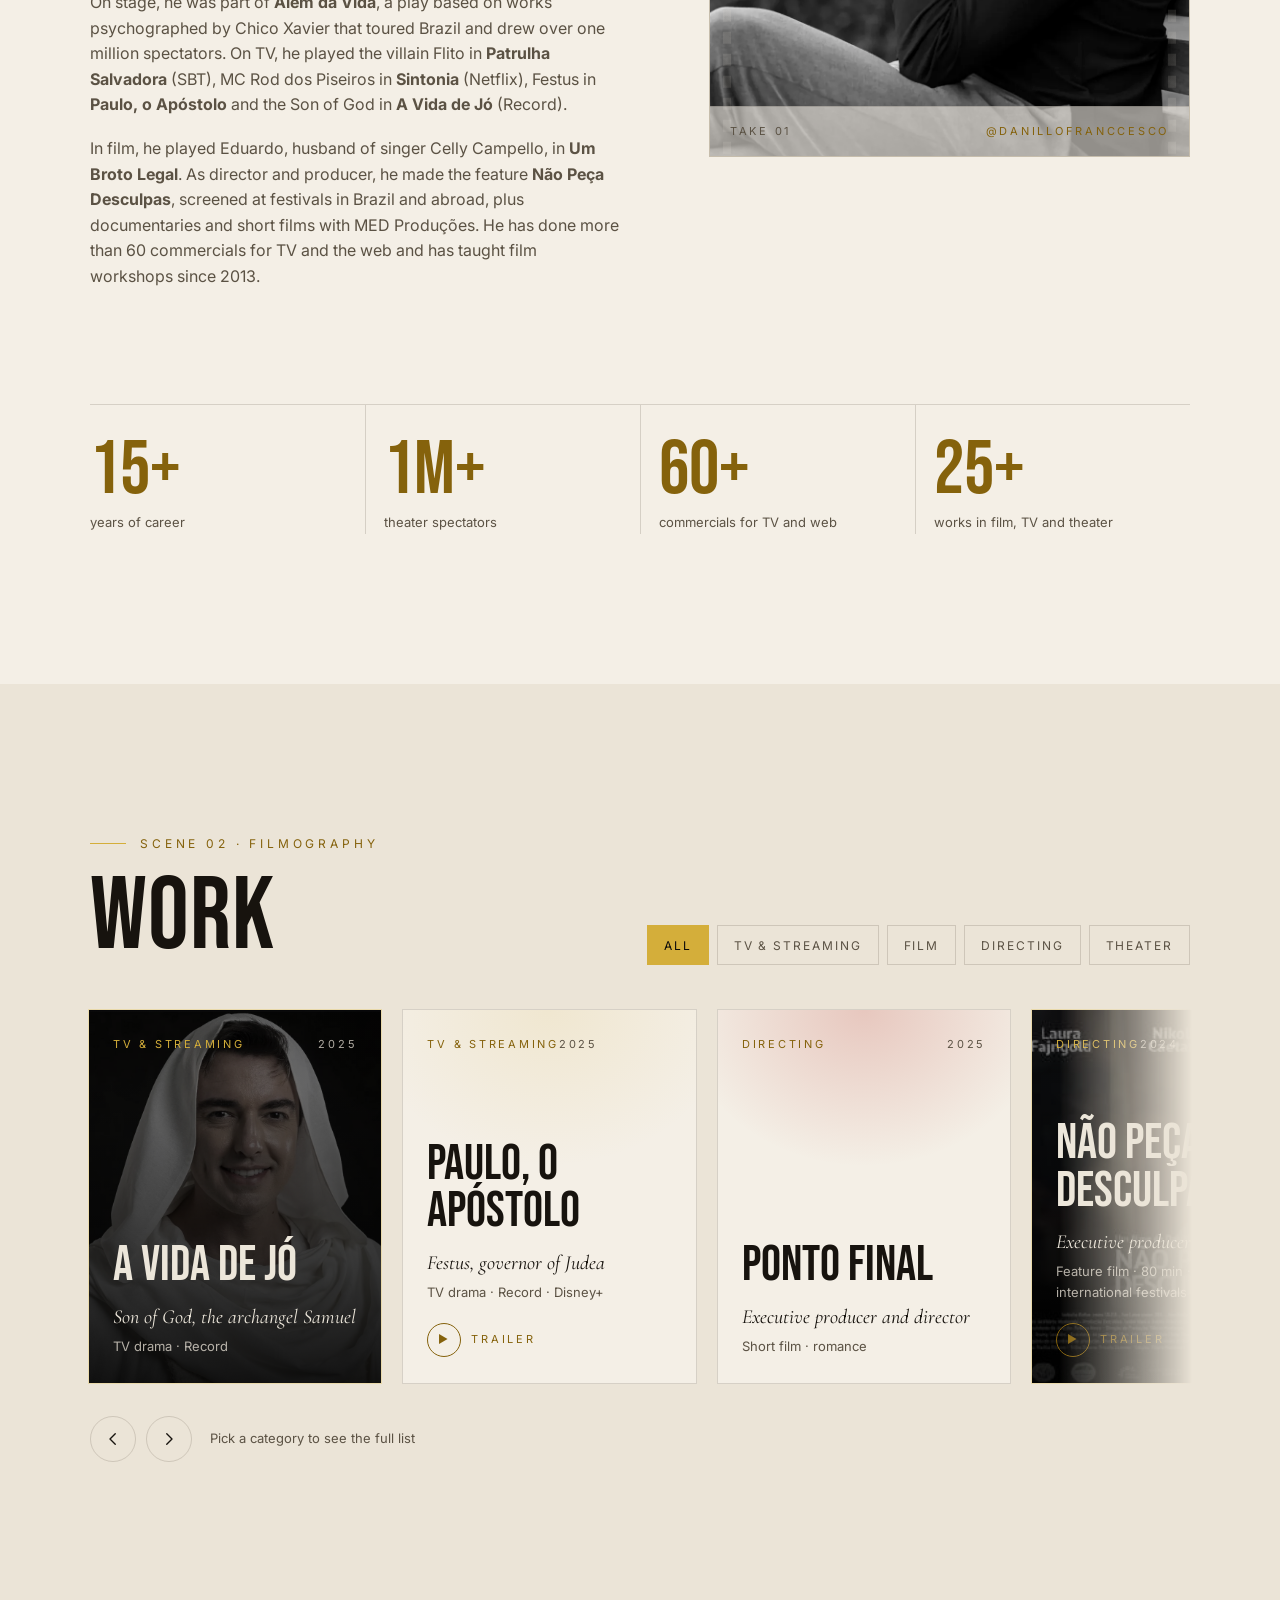
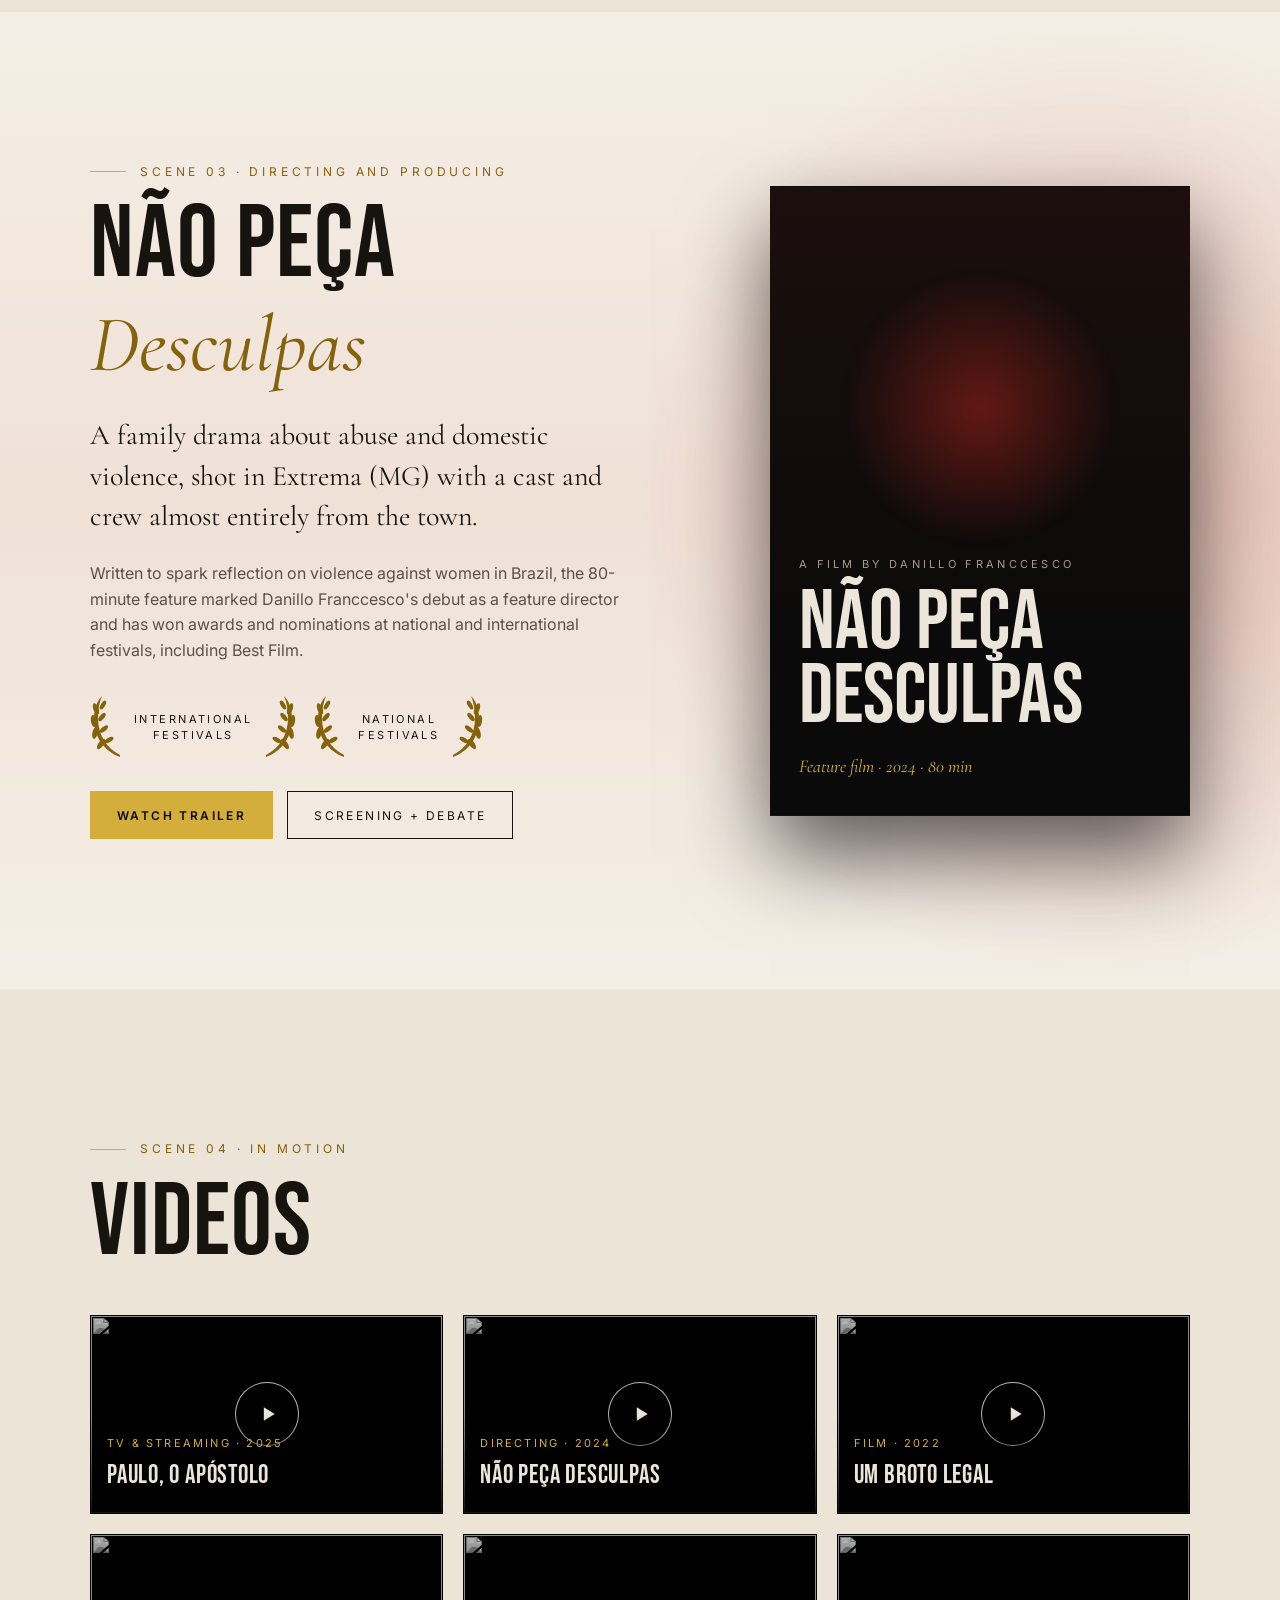
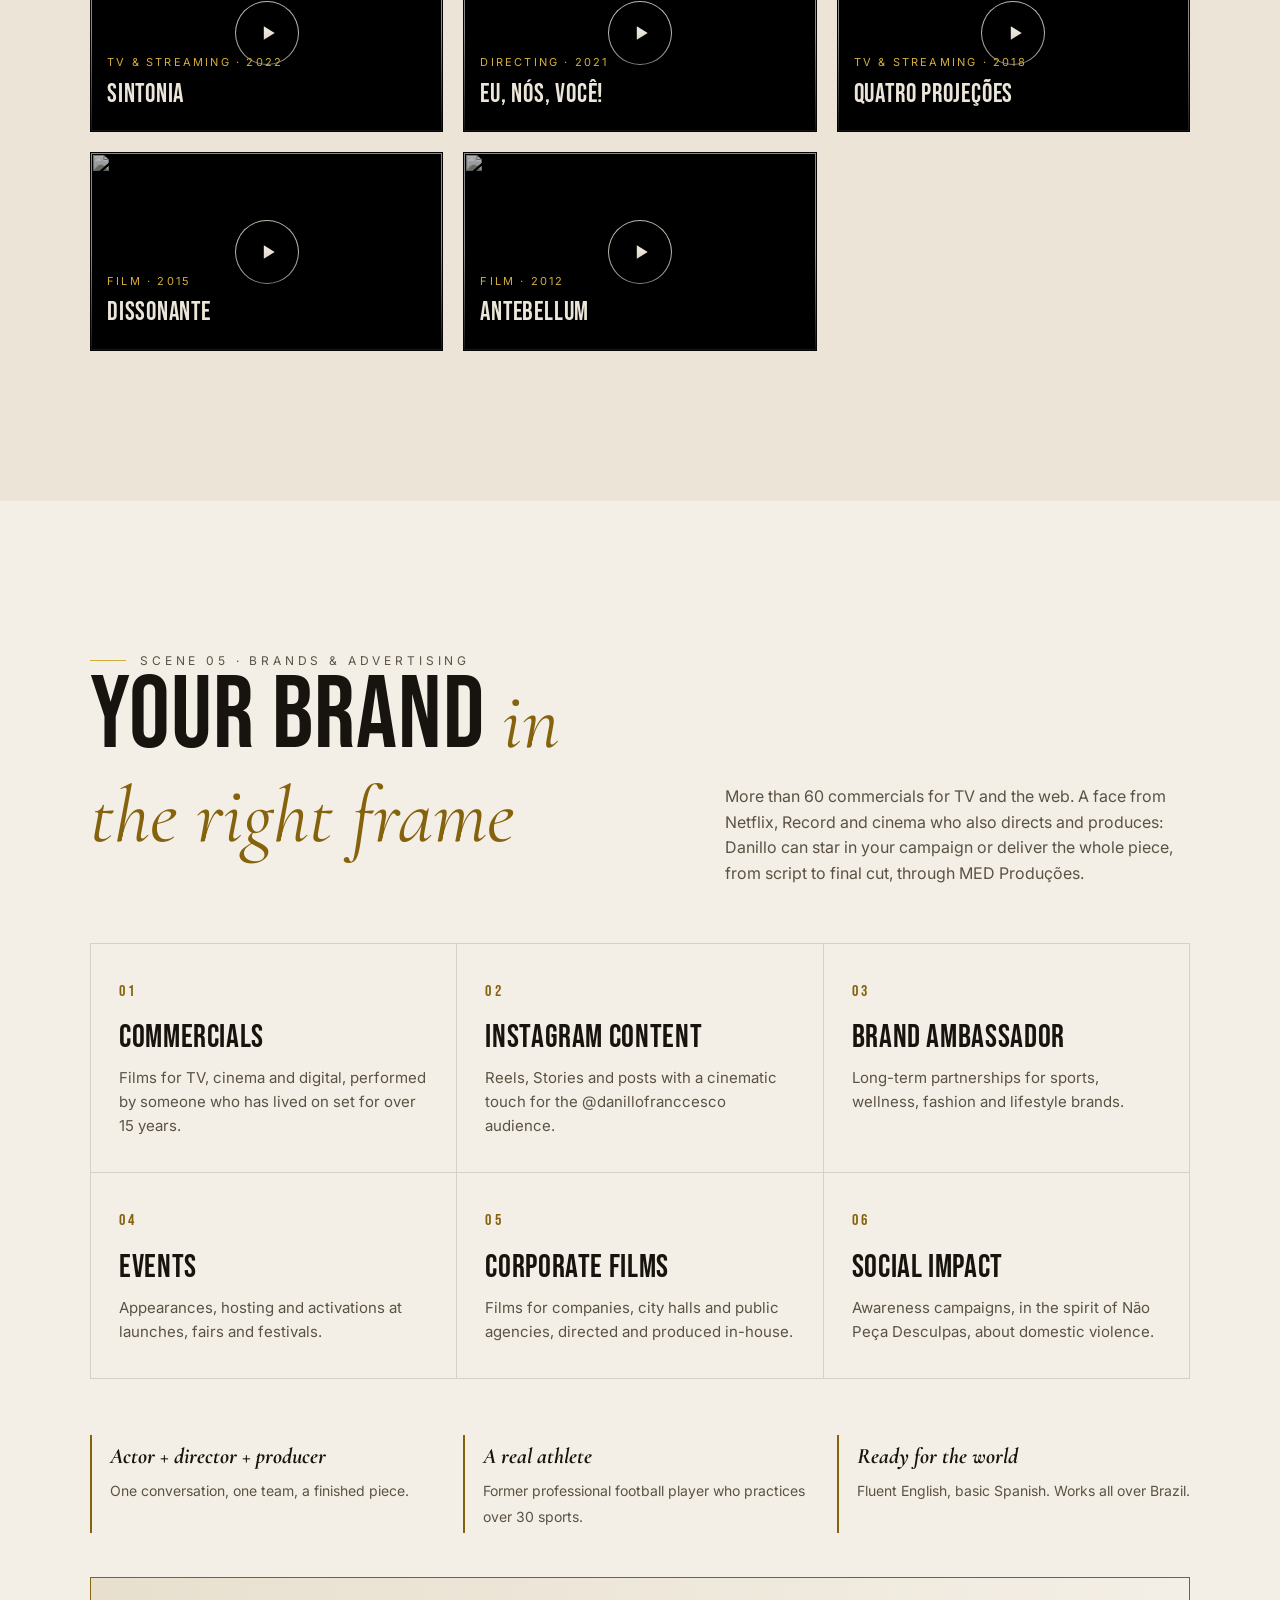
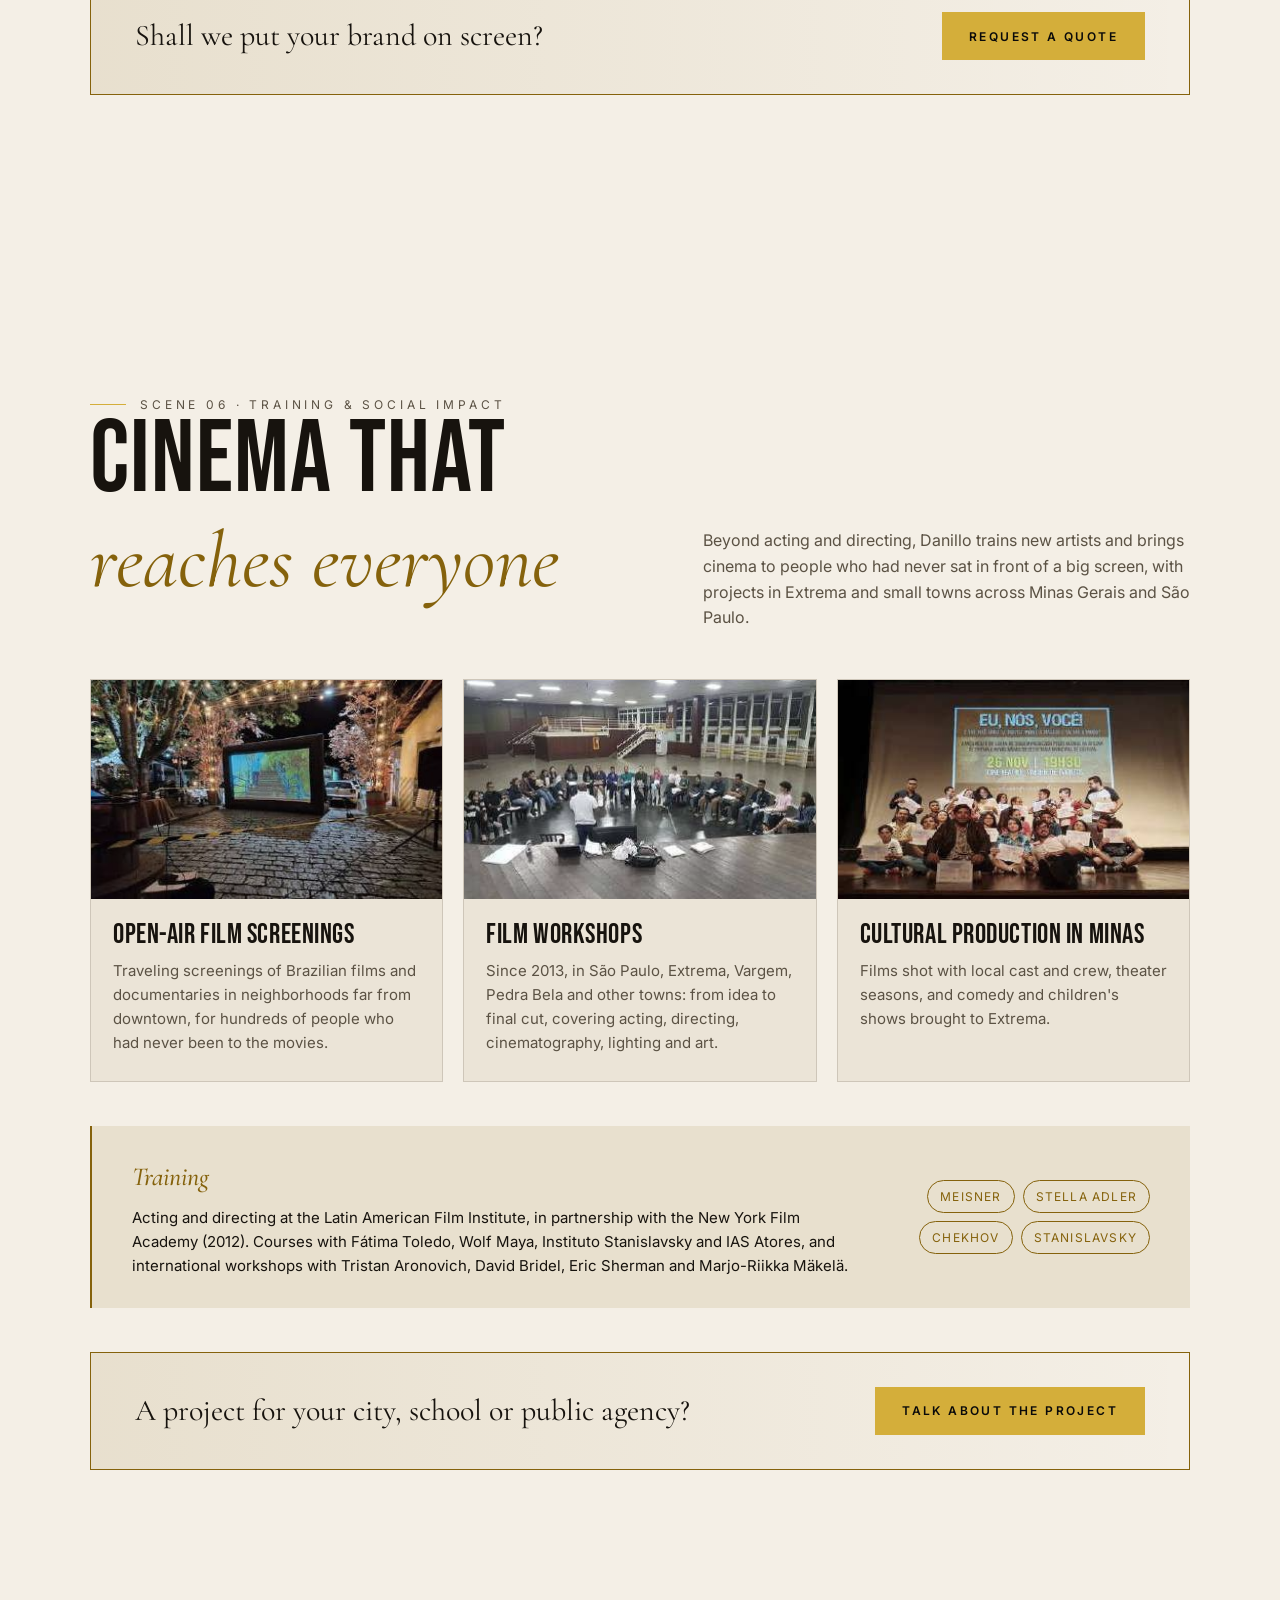
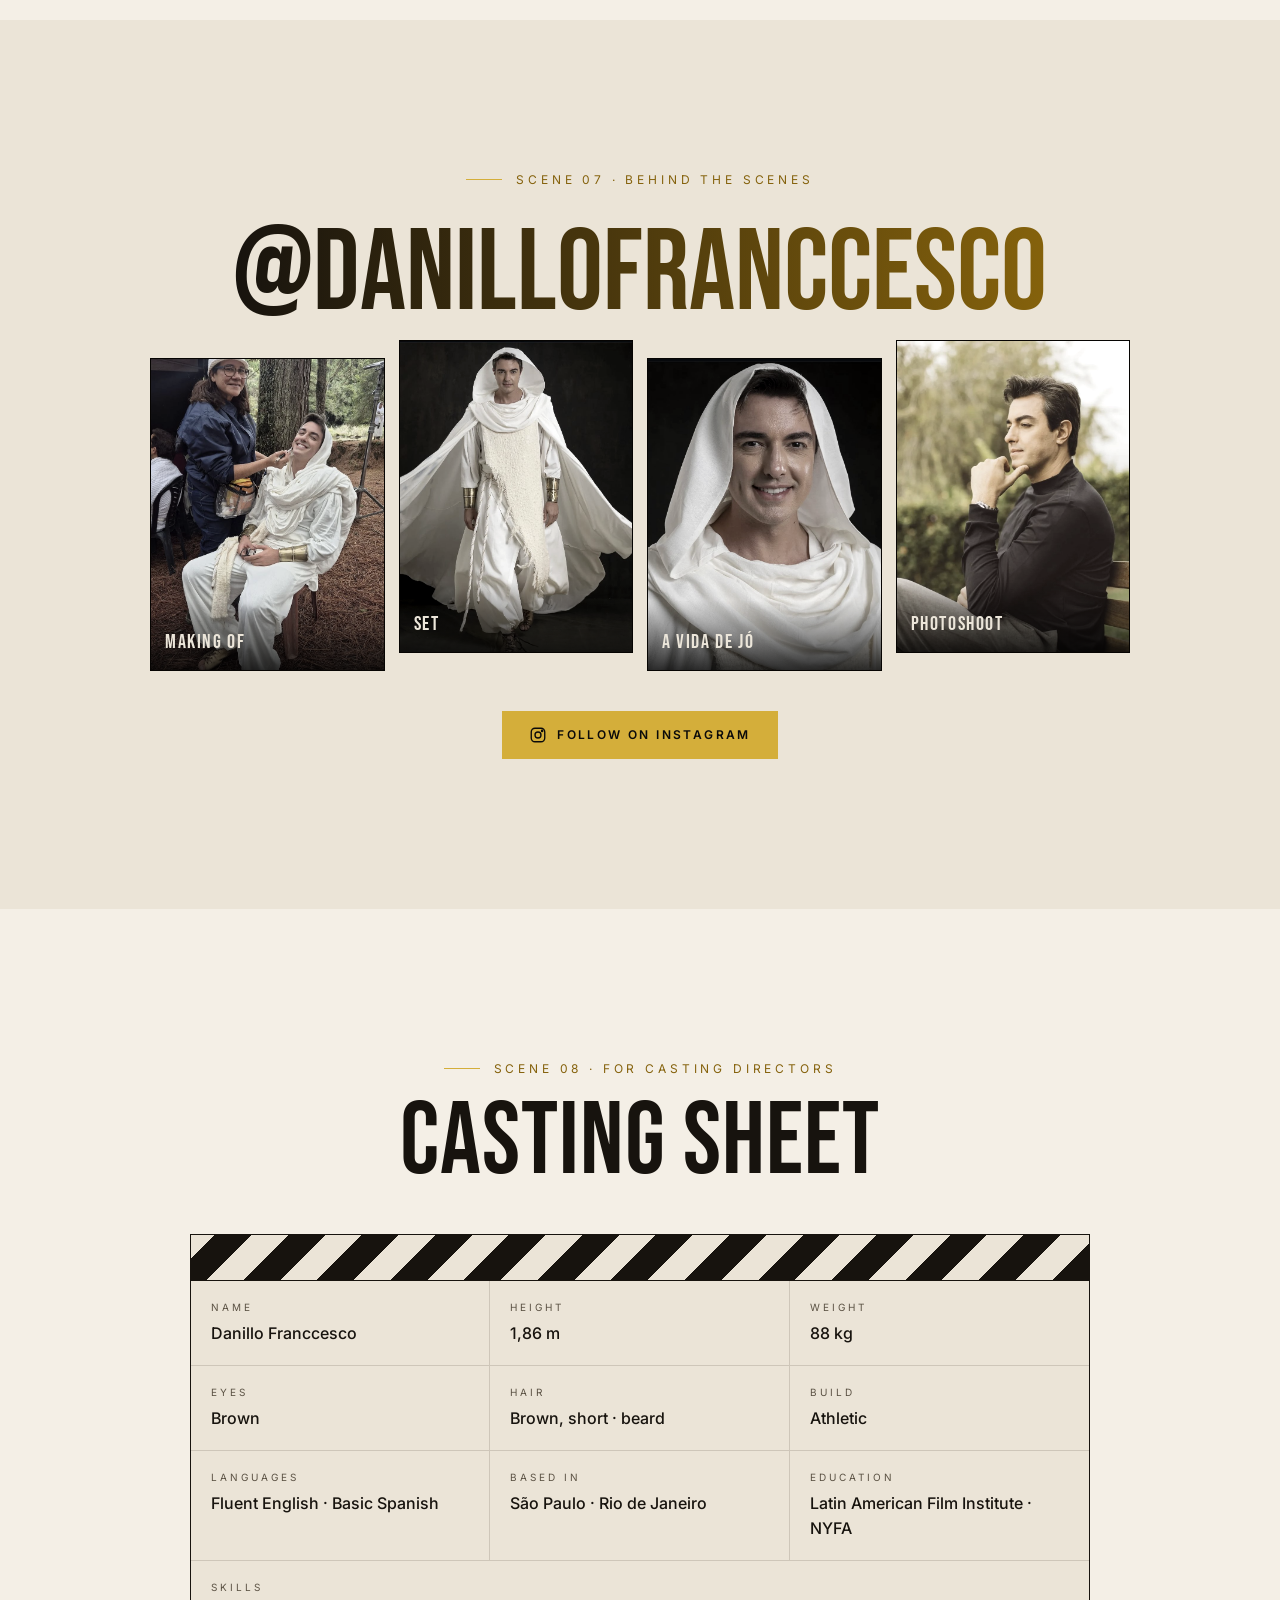
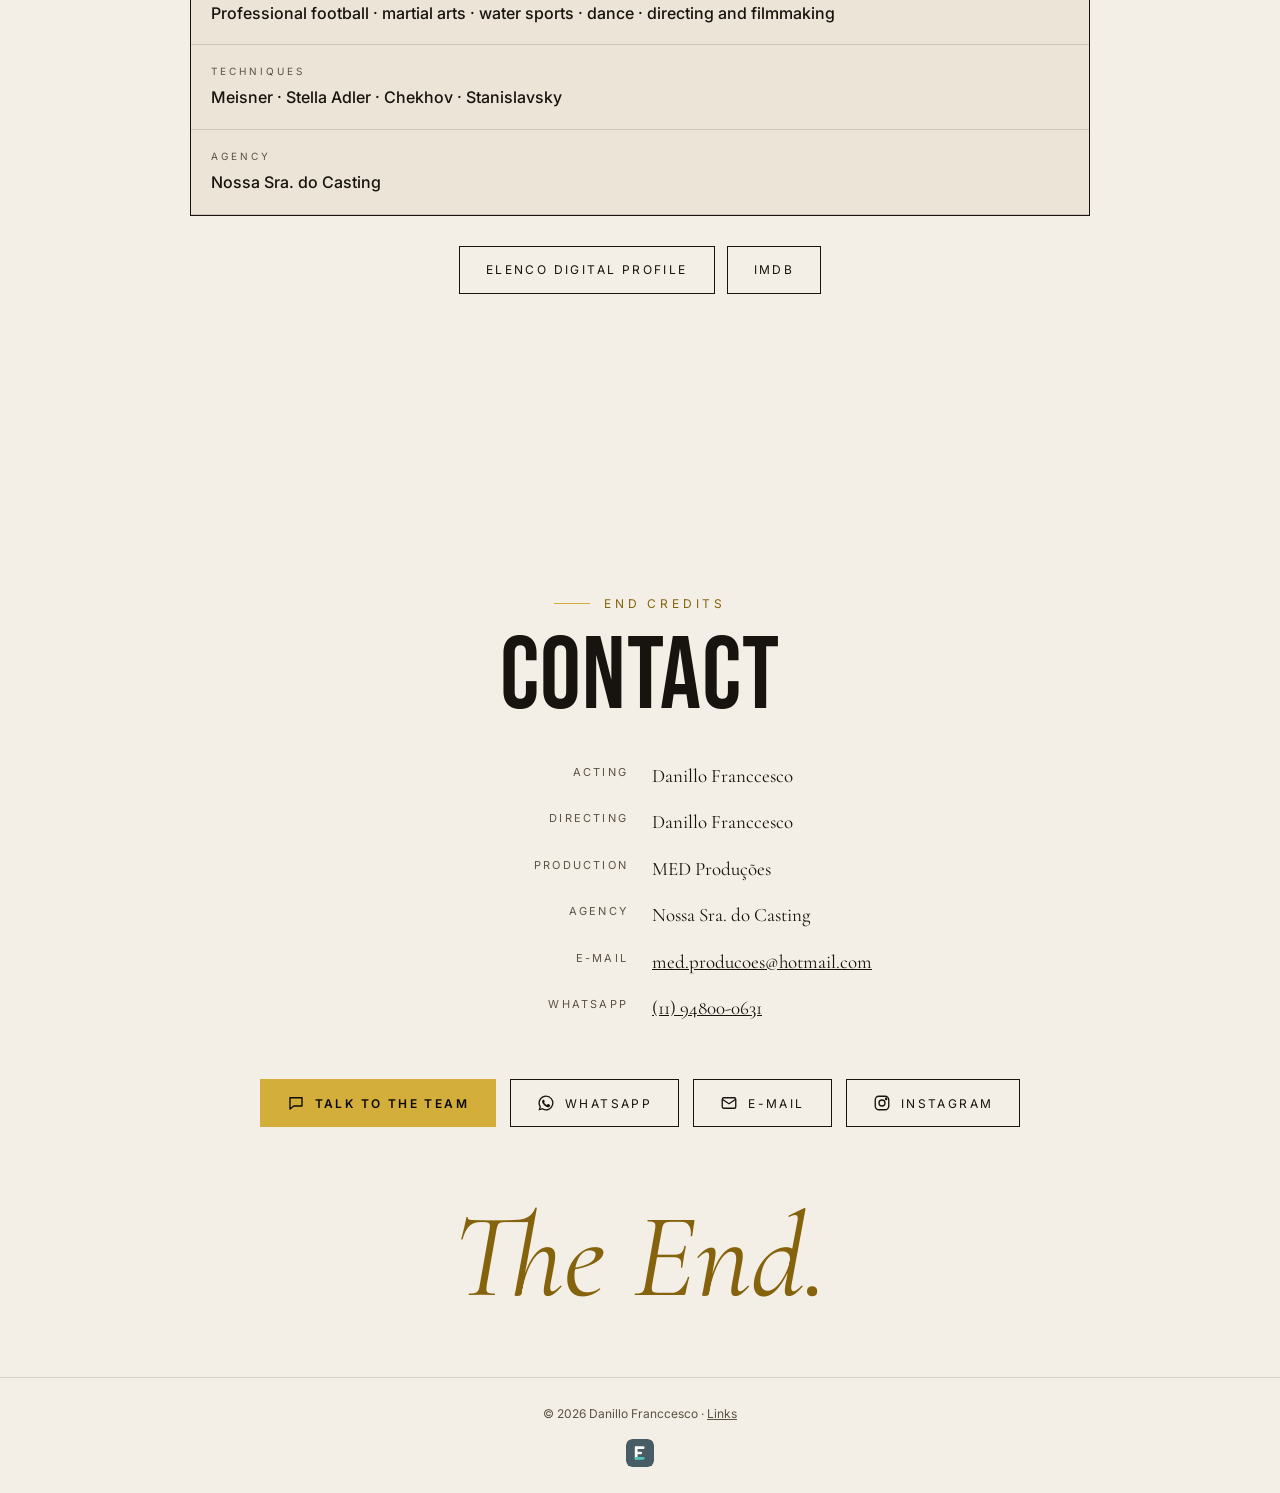
==== commit 5b47685e: "Filmografia em carrossel no filtro Todos Com "Todos", os trabalhos ficam numa faixa que avança sozin" ====
--- a/index.html
+++ b/index.html
@@ -171,6 +171,15 @@
           </div>
         </div>
         <div class="works-grid" id="worksGrid" aria-live="polite"></div>
+        <div class="rail-nav" id="railNav">
+          <button class="rail-btn" type="button" id="railPrev" aria-label="Trabalho anterior" data-i18n-attr="aria-label:rail.prev">
+            <svg viewBox="0 0 24 24" aria-hidden="true"><path fill="none" stroke="currentColor" stroke-width="1.8" stroke-linecap="round" stroke-linejoin="round" d="M15 5l-7 7 7 7"/></svg>
+          </button>
+          <button class="rail-btn" type="button" id="railNext" aria-label="Próximo trabalho" data-i18n-attr="aria-label:rail.next">
+            <svg viewBox="0 0 24 24" aria-hidden="true"><path fill="none" stroke="currentColor" stroke-width="1.8" stroke-linecap="round" stroke-linejoin="round" d="M9 5l7 7-7 7"/></svg>
+          </button>
+          <span class="rail-hint" data-i18n="rail.hint">Escolha uma categoria para ver a lista completa</span>
+        </div>
       </div>
     </section>
 
--- a/css/style.css
+++ b/css/style.css
@@ -397,6 +397,26 @@
 }
 .card:hover .card-play i { background: var(--gold-fill); color: #000; }
 .card.hide { display: none; }
+
+/* Carrossel (filtro "Todos"): uma faixa que anda para o lado */
+.works-grid.is-rail {
+  display: flex; gap: 20px; overflow-x: auto; scroll-snap-type: x mandatory; scrollbar-width: none;
+  padding: 6px 2px 10px; margin: -6px -2px 0;
+  -webkit-mask-image: linear-gradient(90deg, #000 0, #000 88%, transparent 100%);
+          mask-image: linear-gradient(90deg, #000 0, #000 88%, transparent 100%);
+}
+.works-grid.is-rail::-webkit-scrollbar { display: none; }
+.works-grid.is-rail .card { flex: 0 0 clamp(250px, 23vw, 300px); scroll-snap-align: start; }
+.rail-nav { display: flex; align-items: center; gap: 10px; margin-top: 22px; }
+.rail-nav[hidden] { display: none; }
+.rail-btn {
+  width: 46px; height: 46px; display: grid; place-items: center; cursor: pointer;
+  border: 1px solid var(--line); border-radius: 50%; background: transparent; color: var(--text);
+  transition: border-color .2s, background .2s, color .2s;
+}
+.rail-btn:hover { border-color: var(--gold); background: var(--gold-fill); color: var(--on-gold); }
+.rail-btn svg { width: 18px; height: 18px; }
+.rail-hint { margin-left: 8px; font-size: 13px; color: var(--muted); }
 .card.has-img { color: var(--film-ink); border-color: rgba(212,174,58,.35); }
 .card.has-img .card-outlet, .card.has-img .card-top { color: rgba(236,230,218,.75); }
 .card.has-img .card-type { color: var(--gold-fill); }
@@ -715,6 +735,8 @@
 @media (max-width: 760px) {
   .ads-grid, .video-grid, .social-grid { grid-template-columns: 1fr; }
   .card { min-height: 250px; }
+  .works-grid.is-rail .card { flex-basis: 78vw; }
+  .rail-hint { display: none; }
   .card-title { padding-top: 24px; }
   .slate-body { grid-template-columns: 1fr 1fr; }
   .slate-cell:nth-child(3n) { border-right: 1px solid var(--line); }
